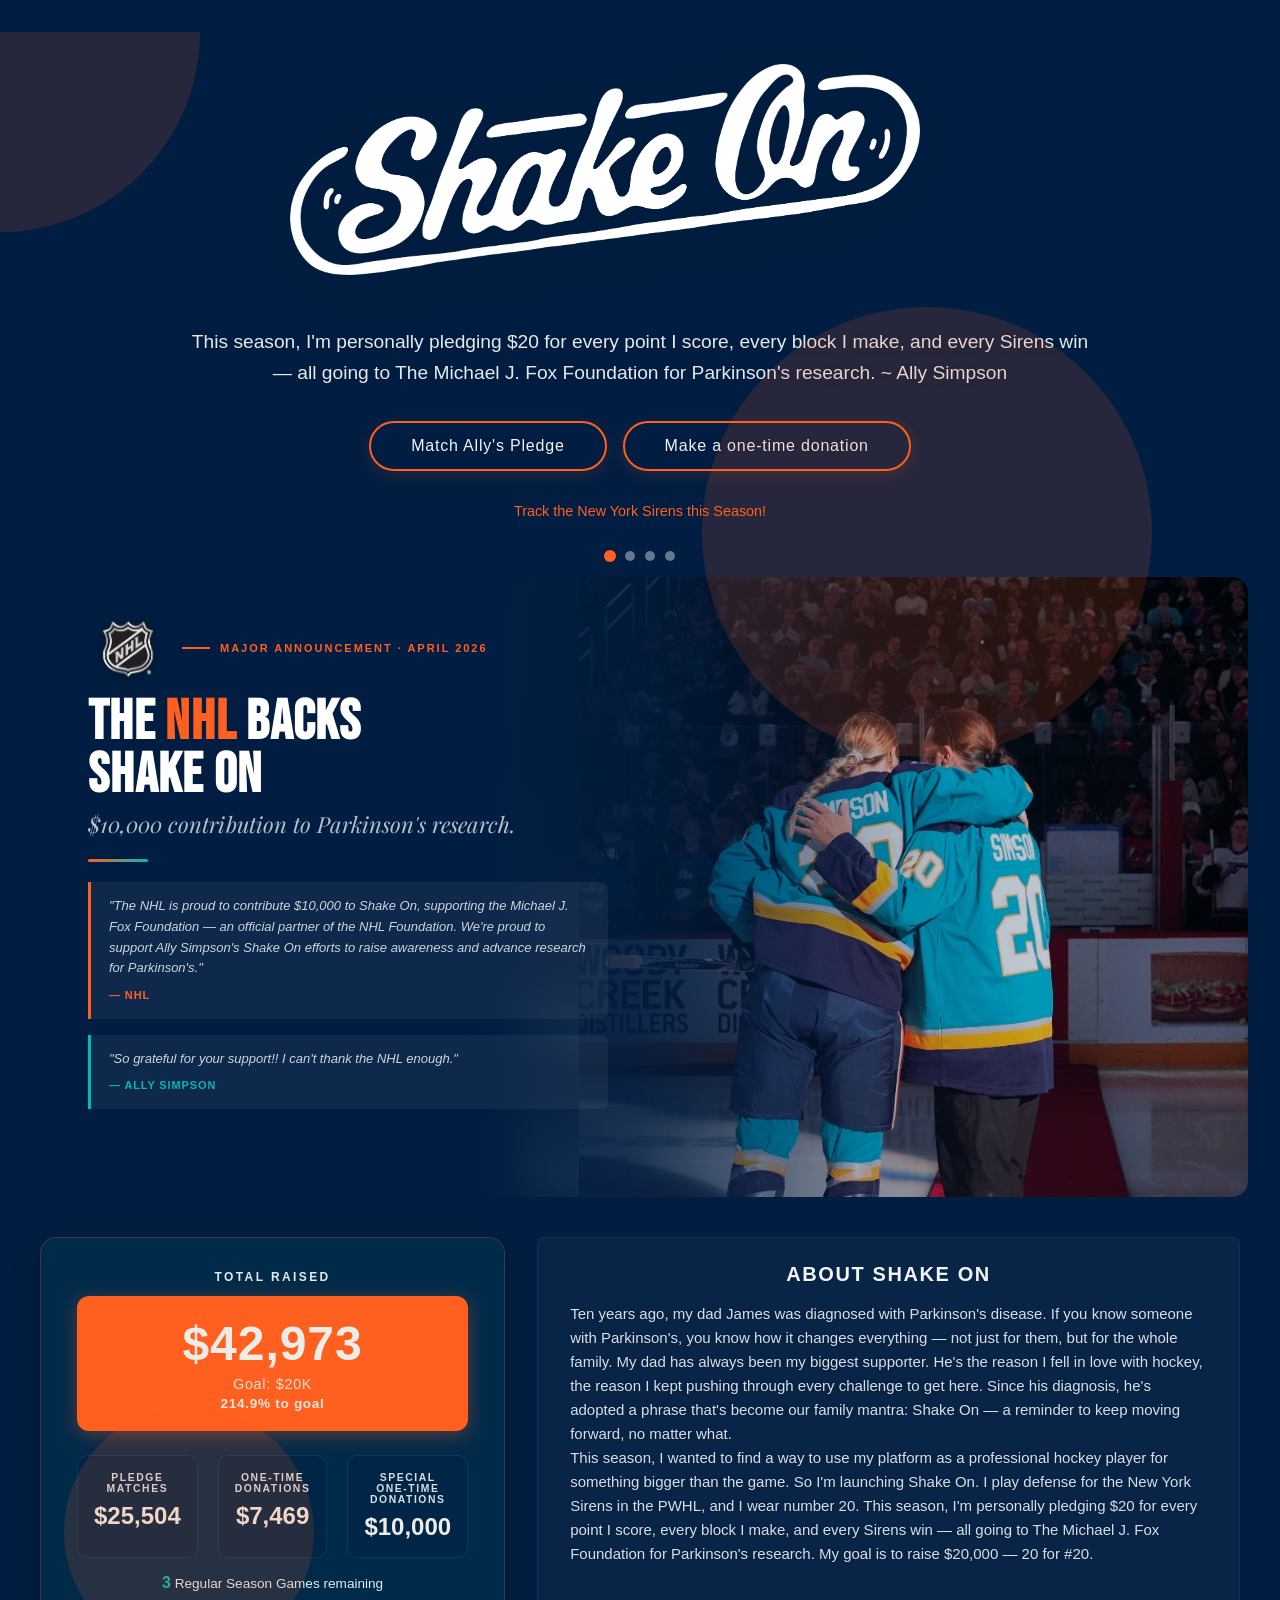
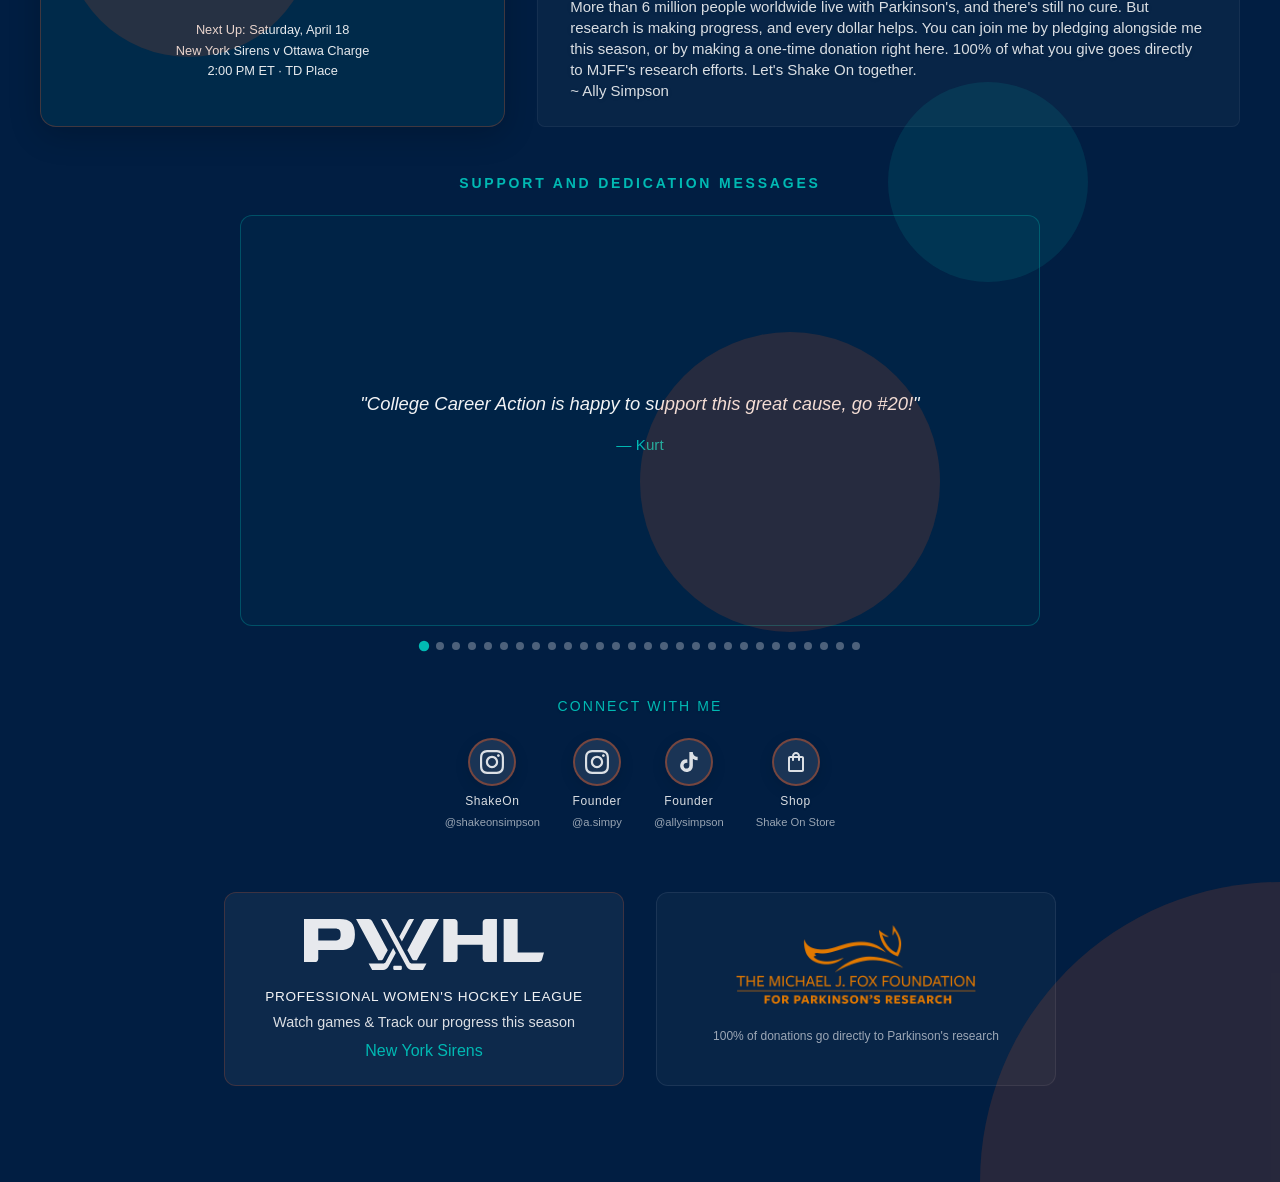
==== index.html @ 13a425e4 "Add dedication carousel messages and maintainer date note Nine new supporter dedications (Francesca " ====
<!DOCTYPE html>
<html lang="en">
<head>
    <meta charset="UTF-8">
    <meta name="viewport" content="width=device-width, initial-scale=1.0">
    <title>Shake On - Supporting Parkinson's Research</title>
    <meta name="description" content="Join me in supporting Parkinson's research. I'm pledging $20 for every point, block, and win this PWHL season to raise $20,000 for The Michael J. Fox Foundation. Let's Shake On together.">
    
    <!-- Open Graph / Facebook -->
    <meta property="og:type" content="website">
    <meta property="og:url" content="https://shakeon.org/">
    <meta property="og:title" content="Shake On - Supporting Parkinson's Research">
    <meta property="og:description" content="Join me in supporting Parkinson's research. I'm pledging $20 for every point, block, and win this PWHL season to raise $20,000 for The Michael J. Fox Foundation. Let's Shake On together.">
    <meta property="og:image" content="https://shakeon.org/SO-WHT_1@3x-8.png">
    
    <!-- Twitter -->
    <meta property="twitter:card" content="summary_large_image">
    <meta property="twitter:url" content="https://shakeon.org/">
    <meta property="twitter:title" content="Shake On - Supporting Parkinson's Research">
    <meta property="twitter:description" content="Join me in supporting Parkinson's research. I'm pledging $20 for every point, block, and win this PWHL season to raise $20,000 for The Michael J. Fox Foundation. Let's Shake On together.">
    <meta property="twitter:image" content="https://shakeon.org/SO-WHT_1@3x-8.png">
    
    <!-- Fonts for Gwyn hero -->
    <link href="https://fonts.googleapis.com/css2?family=Bebas+Neue&family=Playfair+Display:ital,wght@0,700;1,400&family=DM+Sans:wght@400;500;600&display=swap" rel="stylesheet">
    
    <!-- reCAPTCHA -->
    <!-- reCAPTCHA removed -->
    
    <style>
        :root {
            --color-navy: #011E42;
            --color-orange: #FF5F1F;
            --color-teal: #01B9B3;
        }
        
        * {
            margin: 0;
            padding: 0;
            box-sizing: border-box;
        }

        body {
            font-family: -apple-system, BlinkMacSystemFont, 'Segoe UI', Roboto, 'Helvetica Neue', Arial, sans-serif;
            background: #011E42;
            min-height: 100vh;
            position: relative;
            padding: 2rem 0;
        }

        /* Animated background elements */
        .bg-orbs {
            position: absolute;
            width: 100%;
            height: 100%;
            overflow: hidden;
            z-index: 1;
            pointer-events: none;
        }

        .orb {
            position: absolute;
            border-radius: 50%;
            background: rgba(255, 95, 31, 0.15);
            animation: float-orb 20s infinite ease-in-out;
        }

        .orb1 { width: 400px; height: 400px; top: -200px; left: -200px; animation-delay: 0s; }
        .orb2 { width: 600px; height: 600px; bottom: -300px; right: -300px; animation-delay: 7s; }
        .orb3 { width: 250px; height: 250px; top: 50%; left: 5%; animation-delay: 3s; }
        .orb4 { width: 450px; height: 450px; top: 10%; right: 10%; animation-delay: 12s; }
        .orb5 { width: 300px; height: 300px; bottom: 20%; left: 50%; animation-delay: 5s; }
        .orb6 { width: 200px; height: 200px; top: 60%; right: 15%; animation-delay: 9s; background: rgba(1, 185, 179, 0.12); }

        @keyframes float-orb {
            0%, 100% { transform: translate(0, 0) scale(1); opacity: 0.3; }
            25% { transform: translate(50px, -50px) scale(1.1); opacity: 0.5; }
            50% { transform: translate(-30px, 30px) scale(0.9); opacity: 0.3; }
            75% { transform: translate(30px, 50px) scale(1.05); opacity: 0.4; }
        }

        /* Main container */
        .container {
            text-align: center;
            z-index: 10;
            padding: 2rem;
            max-width: 1400px;
            margin: 0 auto;
            animation: fade-in-up 1.2s cubic-bezier(0.16, 1, 0.3, 1);
            perspective: 1000px;
        }

        @keyframes fade-in-up {
            from {
                opacity: 0;
                transform: translateY(60px);
            }
            to {
                opacity: 1;
                transform: translateY(0);
            }
        }

        /* ── Rotating Story Section Carousel (Ally hero ↔ Gwyn hero) ── */
        .story-carousel {
            position: relative;
            height: 620px;
            margin-bottom: 1rem;
            overflow: hidden;
        }
        @media (max-width: 640px) {
            .story-carousel {
                height: 750px;
            }
        }
        .story-carousel-slide {
            position: absolute;
            top: 0;
            left: 0;
            right: 0;
            bottom: 0;
            opacity: 0;
            pointer-events: none;
            z-index: 0;
            transition: opacity 0.6s ease;
        }
        .story-carousel-slide.active {
            opacity: 1;
            pointer-events: auto;
            z-index: 2;
        }
        .story-carousel-indicators {
            display: flex;
            justify-content: center;
            gap: 10px;
            margin: 1.5rem 0 1rem;
            z-index: 30;
            position: relative;
        }
        .story-carousel-indicator {
            width: 10px;
            height: 10px;
            border-radius: 50%;
            background: rgba(255, 255, 255, 0.4);
            border: none;
            cursor: pointer;
            padding: 0;
            transition: background 0.3s ease, transform 0.3s ease;
        }
        .story-carousel-indicator:hover {
            background: rgba(255, 255, 255, 0.7);
        }
        .story-carousel-indicator.active {
            background: var(--color-orange);
            transform: scale(1.2);
        }

        /* ── Gwyn Hero Slide (with background image) ── */
        .hero-slide-gwyn {
            height: 100%;
            min-height: 480px;
            border-radius: 16px;
            overflow: hidden;
            background: #011E42;
        }
        .hero-slide-gwyn .gwyn-hero-bg {
            position: absolute;
            inset: 0;
            background-image: url('assets/gwyn-save-hero.png');
            background-size: cover;
            background-position: center 85%;
            transform: scale(1.05);
            animation: gwynSlowZoom 20s ease-in-out infinite alternate;
        }
        @keyframes gwynSlowZoom {
            from { transform: scale(1.05); }
            to { transform: scale(1.12); }
        }
        .hero-slide-gwyn .gwyn-hero-overlay {
            position: absolute;
            inset: 0;
            background: linear-gradient(
                105deg,
                rgba(1, 30, 66, 0.97) 0%,
                rgba(1, 30, 66, 0.88) 38%,
                rgba(1, 30, 66, 0.45) 60%,
                rgba(1, 30, 66, 0.20) 100%
            );
        }
        .hero-slide-gwyn .hero-slide-inner {
            position: relative;
            z-index: 10;
            width: 100%;
            max-width: 700px;
            margin: 0 auto 0 2rem;
            padding: 2.5rem 3rem 2.5rem 1.5rem;
            text-align: left;
        }
        .gwyn-eyebrow {
            display: inline-flex;
            align-items: center;
            gap: 10px;
            font-size: 11px;
            font-weight: 600;
            letter-spacing: 0.18em;
            text-transform: uppercase;
            color: var(--color-orange);
            margin-bottom: 14px;
        }
        .gwyn-eyebrow::before {
            content: '';
            display: block;
            width: 28px;
            height: 2px;
            background: var(--color-orange);
        }
        .gwyn-game-badge {
            display: inline-block;
            background: rgba(255,95,31,0.12);
            border: 1px solid rgba(255,95,31,0.35);
            border-radius: 4px;
            padding: 6px 14px;
            font-size: 11px;
            font-weight: 600;
            letter-spacing: 0.12em;
            text-transform: uppercase;
            color: var(--color-orange);
            margin-bottom: 18px;
        }
        .gwyn-headline {
            font-family: 'Bebas Neue', sans-serif;
            font-size: clamp(42px, 6vw, 64px);
            line-height: 0.92;
            letter-spacing: 0.02em;
            color: #fff;
            margin-bottom: 8px;
        }
        .gwyn-headline .accent { color: var(--color-orange); }
        .gwyn-headline-sub {
            font-family: 'Playfair Display', serif;
            font-style: italic;
            font-size: clamp(16px, 2.2vw, 22px);
            color: rgba(255,255,255,0.72);
            margin-bottom: 20px;
            line-height: 1.3;
        }
        .gwyn-divider {
            width: 60px;
            height: 3px;
            background: linear-gradient(90deg, #01783E, var(--color-teal));
            border-radius: 2px;
            margin-bottom: 20px;
        }
        .gwyn-pledge-card {
            display: inline-flex;
            align-items: center;
            gap: 16px;
            background: rgba(1, 120, 62, 0.15);
            border: 1px solid rgba(1, 120, 62, 0.4);
            border-radius: 12px;
            padding: 14px 20px;
            margin-bottom: 20px;
        }
        .gwyn-pledge-number {
            font-family: 'Bebas Neue', sans-serif;
            font-size: 48px;
            line-height: 1;
            color: #01783E;
        }
        .gwyn-pledge-number span {
            font-size: 24px;
            vertical-align: super;
            color: var(--color-teal);
        }
        .gwyn-pledge-detail {
            border-left: 2px solid rgba(1,185,179,0.3);
            padding-left: 16px;
        }
        .gwyn-pledge-detail strong {
            display: block;
            font-size: 14px;
            font-weight: 600;
            color: #fff;
            margin-bottom: 4px;
        }
        .gwyn-pledge-detail p {
            font-size: 13px;
            color: rgba(255,255,255,0.6);
            line-height: 1.5;
            max-width: 280px;
        }
        .gwyn-body-copy {
            font-size: 14px;
            line-height: 1.7;
            color: rgba(255, 255, 255, 0.75);
            max-width: 520px;
            margin-bottom: 24px;
        }
        .gwyn-body-copy em {
            color: rgba(255,255,255,0.95);
            font-style: italic;
        }
        .gwyn-cta-row {
            display: flex;
            flex-wrap: wrap;
            gap: 12px;
        }
        .gwyn-cta-row .btn {
            display: inline-block;
            padding: 12px 24px;
            border-radius: 6px;
            font-size: 14px;
            font-weight: 600;
            letter-spacing: 0.04em;
            text-decoration: none;
            transition: transform 0.2s ease, box-shadow 0.2s ease;
        }
        .gwyn-cta-row .btn:hover { transform: translateY(-2px); }
        .gwyn-btn-primary {
            background: var(--color-orange);
            color: #fff;
            box-shadow: 0 4px 16px rgba(255,95,31,0.35);
        }
        .gwyn-btn-secondary {
            background: transparent;
            color: #fff;
            border: 1.5px solid rgba(255,255,255,0.35);
        }
        .gwyn-btn-secondary:hover { border-color: rgba(255,255,255,0.7); background: rgba(255,255,255,0.06); }
        @media (max-width: 640px) {
            .hero-slide-gwyn .hero-slide-inner { margin-left: 1.25rem; padding: 1.5rem 2rem 2.5rem 1rem; }
            .gwyn-headline { font-size: 38px; }
        }

        /* ── NHL Announcement Slide (portrait image, right-aligned) ── */
        .hero-slide-nhl {
            height: 100%;
            min-height: 480px;
            border-radius: 16px;
            overflow: hidden;
            background: #011E42;
        }
        .hero-slide-nhl .nhl-hero-bg {
            position: absolute;
            right: 0;
            top: 0;
            bottom: 0;
            width: 55%;
            background-image: url('assets/nhl-announcement-hero.png');
            background-size: cover;
            background-position: center 20%;
        }
        .hero-slide-nhl .nhl-hero-blur {
            position: absolute;
            right: 35%;
            top: 0;
            bottom: 0;
            width: 25%;
            background-image: url('assets/nhl-announcement-hero.png');
            background-size: cover;
            background-position: left 20%;
            filter: blur(20px);
        }
        .hero-slide-nhl .nhl-hero-overlay {
            position: absolute;
            inset: 0;
            background: linear-gradient(
                90deg,
                rgba(1, 30, 66, 1) 0%,
                rgba(1, 30, 66, 0.98) 35%,
                rgba(1, 30, 66, 0.85) 50%,
                rgba(1, 30, 66, 0.3) 70%,
                rgba(1, 30, 66, 0.1) 100%
            );
        }
        .hero-slide-nhl .hero-slide-inner {
            position: relative;
            z-index: 10;
            width: 100%;
            max-width: 600px;
            margin: 0 auto 0 2rem;
            padding: 2.5rem 2rem 2.5rem 1.5rem;
            text-align: left;
        }
        .nhl-logo-badge {
            display: flex;
            align-items: center;
            gap: 14px;
            margin-bottom: 16px;
        }
        .nhl-logo-badge img {
            width: 80px;
            height: auto;
            filter: drop-shadow(0 2px 8px rgba(0,0,0,0.3));
        }
        .nhl-eyebrow {
            display: inline-flex;
            align-items: center;
            gap: 10px;
            font-size: 11px;
            font-weight: 600;
            letter-spacing: 0.18em;
            text-transform: uppercase;
            color: var(--color-orange);
            margin-bottom: 0;
        }
        .nhl-eyebrow::before {
            content: '';
            display: block;
            width: 28px;
            height: 2px;
            background: var(--color-orange);
        }
        .nhl-headline {
            font-family: 'Bebas Neue', sans-serif;
            font-size: clamp(36px, 5vw, 56px);
            line-height: 0.95;
            letter-spacing: 0.02em;
            color: #fff;
            margin-bottom: 8px;
        }
        .nhl-headline .accent { color: var(--color-orange); }
        .nhl-headline-sub {
            font-family: 'Playfair Display', serif;
            font-style: italic;
            font-size: clamp(16px, 2.2vw, 22px);
            color: rgba(255,255,255,0.72);
            margin-bottom: 20px;
            line-height: 1.3;
        }
        .nhl-divider {
            width: 60px;
            height: 3px;
            background: linear-gradient(90deg, var(--color-orange), var(--color-teal));
            border-radius: 2px;
            margin-bottom: 20px;
        }
        .nhl-quote {
            background: rgba(255, 255, 255, 0.05);
            border-left: 3px solid var(--color-orange);
            border-radius: 0 8px 8px 0;
            padding: 14px 18px;
            margin-bottom: 16px;
            max-width: 520px;
        }
        .nhl-quote p {
            font-size: 13px;
            line-height: 1.6;
            color: rgba(255, 255, 255, 0.8);
            font-style: italic;
        }
        .nhl-quote .quote-source {
            font-size: 11px;
            font-weight: 600;
            letter-spacing: 0.08em;
            text-transform: uppercase;
            color: var(--color-orange);
            margin-top: 8px;
            font-style: normal;
        }
        .nhl-quote.ally-reply {
            border-left-color: var(--color-teal);
        }
        .nhl-quote.ally-reply .quote-source {
            color: var(--color-teal);
        }
        @media (max-width: 640px) {
            .hero-slide-nhl .hero-slide-inner { margin-left: 1.25rem; padding: 1.5rem 2rem 2.5rem 1rem; }
            .nhl-headline { font-size: 32px; }
            .hero-slide-nhl .nhl-hero-bg { width: 45%; }
            .hero-slide-nhl .nhl-hero-blur { right: 30%; }
            .hero-slide-nhl .nhl-hero-overlay {
                background: linear-gradient(
                    90deg,
                    rgba(1, 30, 66, 1) 0%,
                    rgba(1, 30, 66, 0.98) 40%,
                    rgba(1, 30, 66, 0.85) 55%,
                    rgba(1, 30, 66, 0.4) 75%,
                    rgba(1, 30, 66, 0.15) 100%
                );
            }
        }

        /* ── Community Heroes Night Slide (with background image) ── */
        .hero-slide-community {
            height: 100%;
            min-height: 480px;
            border-radius: 16px;
            overflow: hidden;
            background: #011E42;
        }
        .hero-slide-community .community-hero-bg {
            position: absolute;
            inset: 0;
            background-image: url('assets/community-heroes-hero.png');
            background-size: cover;
            background-position: center 15%;
            transform: scale(1.05);
            animation: communitySlowZoom 20s ease-in-out infinite alternate;
        }
        @keyframes communitySlowZoom {
            from { transform: scale(1.05); }
            to { transform: scale(1.12); }
        }
        .hero-slide-community .community-hero-overlay {
            position: absolute;
            inset: 0;
            background: linear-gradient(
                105deg,
                rgba(1, 30, 66, 0.97) 0%,
                rgba(1, 30, 66, 0.90) 40%,
                rgba(1, 30, 66, 0.50) 65%,
                rgba(1, 30, 66, 0.25) 100%
            );
        }
        .hero-slide-community .hero-slide-inner {
            position: relative;
            z-index: 10;
            width: 100%;
            max-width: 700px;
            margin: 0 auto 0 2rem;
            padding: 2.5rem 3rem 2.5rem 1.5rem;
            text-align: left;
        }
        .community-eyebrow {
            display: inline-flex;
            align-items: center;
            gap: 10px;
            font-size: 11px;
            font-weight: 600;
            letter-spacing: 0.18em;
            text-transform: uppercase;
            color: var(--color-orange);
            margin-bottom: 14px;
        }
        .community-eyebrow::before {
            content: '';
            display: block;
            width: 28px;
            height: 2px;
            background: var(--color-orange);
        }
        .community-game-badge {
            display: inline-block;
            background: rgba(255,95,31,0.12);
            border: 1px solid rgba(255,95,31,0.35);
            border-radius: 4px;
            padding: 6px 14px;
            font-size: 11px;
            font-weight: 600;
            letter-spacing: 0.12em;
            text-transform: uppercase;
            color: var(--color-orange);
            margin-bottom: 18px;
        }
        .community-headline {
            font-family: 'Bebas Neue', sans-serif;
            font-size: clamp(36px, 5vw, 56px);
            line-height: 0.95;
            letter-spacing: 0.02em;
            color: #fff;
            margin-bottom: 8px;
        }
        .community-headline-sub {
            font-family: 'Playfair Display', serif;
            font-style: italic;
            font-size: clamp(16px, 2.2vw, 22px);
            color: rgba(255,255,255,0.72);
            margin-bottom: 20px;
            line-height: 1.3;
        }
        .community-divider {
            width: 60px;
            height: 3px;
            background: linear-gradient(90deg, var(--color-orange), var(--color-teal));
            border-radius: 2px;
            margin-bottom: 20px;
        }
        .community-info-card {
            display: inline-flex;
            align-items: center;
            gap: 16px;
            background: rgba(255, 95, 31, 0.12);
            border: 1px solid rgba(255, 95, 31, 0.35);
            border-radius: 12px;
            padding: 14px 20px;
            margin-bottom: 20px;
        }
        .community-info-card strong {
            display: block;
            font-size: 14px;
            font-weight: 600;
            color: #fff;
            margin-bottom: 4px;
        }
        .community-info-card p {
            font-size: 13px;
            color: rgba(255,255,255,0.6);
            line-height: 1.5;
            max-width: 380px;
        }
        .community-body-copy {
            font-size: 14px;
            line-height: 1.7;
            color: rgba(255, 255, 255, 0.75);
            max-width: 520px;
            margin-bottom: 12px;
        }
        .community-body-copy em {
            color: rgba(255,255,255,0.95);
            font-style: italic;
        }
        @media (max-width: 640px) {
            .hero-slide-community .hero-slide-inner { margin-left: 1.25rem; padding: 1.5rem 2rem 2.5rem 1rem; }
            .hero-slide-community .community-hero-bg {
                background-position: 80% 5%;
            }
            .community-headline { font-size: 32px; }
        }

        /* ── Ally Hero Slide (with background image) ── */
        .hero-slide-ally {
            height: 100%;
            min-height: 480px;
            border-radius: 16px;
            overflow: hidden;
            background: #011E42;
        }
        .hero-slide-ally .ally-hero-bg {
            position: absolute;
            inset: 0;
            background-image: url('assets/ally-hero.png');
            background-size: cover;
            background-position: 85% 20%;
            transform: scale(1.05);
            animation: allySlowZoom 20s ease-in-out infinite alternate;
        }
        @keyframes allySlowZoom {
            from { transform: scale(1.05); }
            to { transform: scale(1.12); }
        }
        .hero-slide-ally .ally-hero-overlay {
            position: absolute;
            inset: 0;
            background: linear-gradient(
                105deg,
                rgba(1, 30, 66, 0.97) 0%,
                rgba(1, 30, 66, 0.88) 38%,
                rgba(1, 30, 66, 0.45) 60%,
                rgba(1, 30, 66, 0.20) 100%
            );
        }
        .hero-slide-ally .hero-slide-inner {
            position: relative;
            z-index: 10;
            width: 100%;
            max-width: 700px;
            margin: 0 auto 0 2rem;
            padding: 2.5rem 2rem 2.5rem 1.5rem;
            text-align: left;
        }
        .ally-eyebrow {
            display: inline-flex;
            align-items: center;
            gap: 10px;
            font-size: 11px;
            font-weight: 600;
            letter-spacing: 0.18em;
            text-transform: uppercase;
            color: var(--color-orange);
            margin-bottom: 14px;
        }
        .ally-eyebrow::before {
            content: '';
            display: block;
            width: 28px;
            height: 2px;
            background: var(--color-orange);
        }
        .ally-season-badge {
            display: inline-block;
            background: rgba(255,95,31,0.12);
            border: 1px solid rgba(255,95,31,0.35);
            border-radius: 4px;
            padding: 6px 14px;
            font-size: 11px;
            font-weight: 600;
            letter-spacing: 0.12em;
            text-transform: uppercase;
            color: var(--color-orange);
            margin-bottom: 18px;
        }
        .ally-headline {
            font-family: 'Bebas Neue', sans-serif;
            font-size: clamp(42px, 6vw, 64px);
            line-height: 0.92;
            letter-spacing: 0.02em;
            color: #fff;
            margin-bottom: 8px;
        }
        .ally-headline .accent { color: var(--color-orange); }
        .ally-headline .accent-teal { color: var(--color-teal); }
        .ally-headline-sub {
            font-family: 'Playfair Display', serif;
            font-style: italic;
            font-size: clamp(16px, 2.2vw, 22px);
            color: rgba(255,255,255,0.72);
            margin-bottom: 20px;
            line-height: 1.3;
        }
        .ally-divider {
            width: 60px;
            height: 3px;
            background: linear-gradient(90deg, var(--color-orange), var(--color-teal));
            border-radius: 2px;
            margin-bottom: 20px;
        }
        .ally-pledge-tiles {
            display: flex;
            flex-wrap: wrap;
            gap: 12px;
            margin-bottom: 20px;
        }
        .ally-pledge-tile {
            background: rgba(255, 95, 31, 0.15);
            border: 1px solid rgba(255, 95, 31, 0.4);
            border-radius: 10px;
            padding: 12px 18px;
            text-align: center;
        }
        .ally-pledge-tile .amount {
            font-family: 'Bebas Neue', sans-serif;
            font-size: 32px;
            color: var(--color-orange);
            line-height: 1;
        }
        .ally-pledge-tile .amount sup { font-size: 16px; }
        .ally-pledge-tile .label {
            font-size: 11px;
            color: rgba(255,255,255,0.8);
            letter-spacing: 0.05em;
            margin-top: 4px;
            line-height: 1.3;
        }
        .ally-goal-pill {
            display: inline-block;
            background: rgba(1, 185, 179, 0.2);
            border: 1px solid rgba(1, 185, 179, 0.4);
            border-radius: 20px;
            padding: 8px 16px;
            font-size: 13px;
            font-weight: 600;
            color: var(--color-teal);
            margin-bottom: 20px;
        }
        .ally-body-copy {
            font-size: 14px;
            line-height: 1.7;
            color: rgba(255, 255, 255, 0.75);
            max-width: 520px;
        }
        .ally-body-copy em {
            color: rgba(255,255,255,0.95);
            font-style: italic;
        }
        @media (max-width: 640px) {
            .hero-slide-ally .hero-slide-inner { margin-left: 1.25rem; padding: 1.5rem 1.25rem 2.5rem 1rem; }
            .ally-headline { font-size: 38px; }
            .ally-pledge-tiles { gap: 8px; }
            .ally-pledge-tile .amount { font-size: 26px; }
        }

        /* Logo container with interactive shake */
        .logo-container {
            display: inline-block;
            position: relative;
            margin-bottom: 3rem;
            cursor: pointer;
            transform-style: preserve-3d;
        }

        .logo {
            max-width: 90%;
            width: 700px;
            height: auto;
            display: block;
            filter: drop-shadow(0 10px 40px rgba(0, 0, 0, 0.15));
            transition: filter 0.3s ease;
            animation: gentle-shake 4s infinite ease-in-out;
        }

        /* Gentle continuous shake */
        @keyframes gentle-shake {
            0%, 100% { transform: translateX(0) rotate(0deg); }
            10% { transform: translateX(-3px) rotate(-0.5deg); }
            20% { transform: translateX(3px) rotate(0.5deg); }
            30% { transform: translateX(-3px) rotate(-0.5deg); }
            40% { transform: translateX(3px) rotate(0.5deg); }
            50%, 100% { transform: translateX(0) rotate(0deg); }
        }

        /* Interactive hover shake - like actually shaking hands! */
        .logo-container:hover .logo {
            animation: shake-on-it 2s ease-in-out infinite;
            filter: drop-shadow(0 15px 50px rgba(0, 0, 0, 0.25));
        }

        @keyframes shake-on-it {
            0%, 100% { transform: translateX(0) rotate(0deg); }
            /* First shake */
            2.5% { transform: translateX(-4px) rotate(-0.8deg); }
            5% { transform: translateX(4px) rotate(0.8deg); }
            /* Second shake */
            7.5% { transform: translateX(-4px) rotate(-0.8deg); }
            10% { transform: translateX(4px) rotate(0.8deg); }
            /* Third shake */
            12.5% { transform: translateX(-4px) rotate(-0.8deg); }
            15% { transform: translateX(4px) rotate(0.8deg); }
            /* Fourth shake */
            17.5% { transform: translateX(-4px) rotate(-0.8deg); }
            20% { transform: translateX(4px) rotate(0.8deg); }
            /* Return to center and pause */
            22.5% { transform: translateX(0) rotate(0deg); }
            /* Pause period */
            22.5%, 100% { transform: translateX(0) rotate(0deg); }
        }

        /* Main headline */
        .coming-soon {
            font-size: clamp(1.8rem, 5vw, 3.2rem);
            color: rgba(255, 255, 255, 0.98);
            font-weight: 400;
            letter-spacing: 0.05em;
            animation: text-glow 3s ease-in-out infinite;
            text-shadow: 0 3px 20px rgba(0, 0, 0, 0.15);
            margin-bottom: 2rem;
            line-height: 1.3;
        }
        
        /* Subheading */
        .subheading {
            font-size: clamp(1rem, 2vw, 1.2rem);
            color: rgba(255, 255, 255, 0.9);
            font-weight: 400;
            line-height: 1.6;
            max-width: 900px;
            margin: 0 auto 2rem;
            text-shadow: 0 2px 10px rgba(0, 0, 0, 0.1);
        }
        
        /* Body text container */
        .body-text-container {
            max-width: 1200px;
            margin: 0 auto 3rem;
            padding: 2.5rem 3rem;
            background: rgba(255, 255, 255, 0.03);
            border-radius: 8px;
            border: 1px solid rgba(255, 255, 255, 0.05);
        }
        
        /* Body text - two column layout for professional look */
        .body-text {
            font-size: clamp(0.85rem, 1.9vw, 0.9375rem);
            color: rgba(255, 255, 255, 0.85);
            font-weight: 300;
            line-height: 1.6;
            text-align: left;
            text-shadow: 0 1px 5px rgba(0, 0, 0, 0.1);
            display: grid;
            grid-template-columns: 1fr 1fr;
            gap: 0;
            column-gap: 3.2rem;
            row-gap: 0;
        }
        
        .body-text p {
            margin-bottom: 0;
        }
        
        .body-text p:nth-child(1),
        .body-text p:nth-child(2) {
            margin-bottom: 0;
        }
        
        .body-text p:nth-child(3) {
            grid-column: 1 / -1;
            text-align: center;
            margin-top: 2em;
            margin-bottom: 0;
            padding-top: 0;
            line-height: 1.4;
        }
        
        .body-text .donation-link {
            grid-column: 1 / -1;
            text-align: center;
            margin-top: 2em;
            padding-top: 0;
            line-height: 1;
        }
        
        @media (max-width: 968px) {
            .body-text-container {
                padding: 2rem 1.5rem;
            }
            
            .body-text {
                grid-template-columns: 1fr;
                gap: 1.2rem;
            }
        }

        @keyframes text-glow {
            0%, 100% { 
                opacity: 0.95;
                text-shadow: 0 3px 20px rgba(0, 0, 0, 0.15);
            }
            50% { 
                opacity: 1;
                text-shadow: 0 3px 30px rgba(255, 255, 255, 0.3), 0 3px 20px rgba(0, 0, 0, 0.15);
            }
        }

        /* Loading dots */
        .loading-dots {
            display: flex;
            justify-content: center;
            align-items: center;
            gap: 10px;
            margin-top: 2.5rem;
        }

        .dot {
            width: 14px;
            height: 14px;
            border-radius: 50%;
            background: rgba(255, 255, 255, 0.7);
            animation: dot-bounce 1.5s infinite ease-in-out;
            box-shadow: 0 2px 8px rgba(0, 0, 0, 0.1);
        }

        .dot:nth-child(1) { animation-delay: 0s; }
        .dot:nth-child(2) { animation-delay: 0.2s; }
        .dot:nth-child(3) { animation-delay: 0.4s; }

        @keyframes dot-bounce {
            0%, 60%, 100% { 
                transform: translateY(0) scale(1);
                opacity: 0.6;
            }
            30% { 
                transform: translateY(-20px) scale(1.2);
                opacity: 1;
            }
        }

        /* Eyebrow hint text above logo */
        .hint-text {
            position: relative;
            margin-bottom: 1.5rem;
            color: rgba(255, 255, 255, 0.5);
            font-size: 0.75rem;
            font-weight: 300;
            letter-spacing: 0.08em;
            text-transform: uppercase;
            z-index: 10;
            animation: fade-in 2s ease-in-out 0.5s both;
            text-shadow: 0 1px 3px rgba(0, 0, 0, 0.1);
        }

        @keyframes fade-in {
            from { opacity: 0; }
            to { opacity: 1; }
        }

        /* Contact section */
        .contact-section {
            margin-top: 2rem;
            margin-bottom: 2rem;
            animation: fade-in 0.8s ease-in-out 0.5s both;
            position: relative;
            z-index: 20;
            pointer-events: auto;
            display: flex;
            justify-content: center;
            align-items: center;
            gap: 1rem;
            flex-wrap: wrap;
        }

        .contact-btn {
            display: inline-block;
            padding: 0.875rem 2.5rem;
            color: rgba(255, 255, 255, 0.95);
            background: transparent;
            border: 2px solid #FF5F1F;
            border-radius: 50px;
            text-decoration: none;
            font-size: 1rem;
            font-weight: 400;
            letter-spacing: 0.05em;
            transition: all 0.3s cubic-bezier(0.4, 0, 0.2, 1);
            text-shadow: 0 1px 3px rgba(0, 0, 0, 0.1);
            box-shadow: 0 4px 15px rgba(255, 95, 31, 0.15);
            position: relative;
            z-index: 21;
            pointer-events: auto;
            cursor: pointer;
        }

        .contact-btn:hover {
            background: #FF5F1F;
            color: #FFFFFF;
            transform: translateY(-2px);
            box-shadow: 0 6px 25px rgba(255, 95, 31, 0.3);
        }

        .contact-btn:active {
            transform: translateY(0);
        }
        
        .donation-btn {
            display: inline-block;
            padding: 0.875rem 2.5rem;
            color: rgba(255, 255, 255, 0.95);
            background: transparent;
            border: 2px solid #FF5F1F;
            border-radius: 50px;
            text-decoration: none;
            font-size: 1rem;
            font-weight: 400;
            letter-spacing: 0.05em;
            transition: all 0.3s cubic-bezier(0.4, 0, 0.2, 1);
            text-shadow: 0 1px 3px rgba(0, 0, 0, 0.1);
            box-shadow: 0 4px 15px rgba(255, 95, 31, 0.15);
            position: relative;
            z-index: 21;
            pointer-events: auto;
        }
        
        .donation-btn:hover {
            background: #FF5F1F;
            color: #FFFFFF;
            transform: translateY(-2px);
            box-shadow: 0 6px 25px rgba(255, 95, 31, 0.3);
        }
        
        .donation-btn:active {
            transform: translateY(0);
        }
        
        /* Modal Styles */
        .modal-overlay {
            display: none;
            position: fixed;
            top: 0;
            left: 0;
            width: 100%;
            height: 100%;
            background: rgba(1, 30, 66, 0.95);
            z-index: 1000;
            backdrop-filter: blur(5px);
            animation: fade-in 0.3s ease;
        }
        
        .modal-overlay.active {
            display: flex;
            justify-content: center;
            align-items: center;
            padding: 2rem;
        }
        
        .modal-content {
            background: #011E42;
            border: 2px solid #FF5F1F;
            border-radius: 12px;
            padding: 2.5rem;
            max-width: 600px;
            width: 100%;
            max-height: 90vh;
            overflow-y: auto;
            position: relative;
            animation: slide-up 0.3s ease;
            box-shadow: 0 10px 40px rgba(0, 0, 0, 0.3);
        }
        
        @keyframes slide-up {
            from {
                opacity: 0;
                transform: translateY(30px);
            }
            to {
                opacity: 1;
                transform: translateY(0);
            }
        }
        
        .modal-close {
            position: absolute;
            top: 1rem;
            right: 1rem;
            background: transparent;
            border: none;
            color: rgba(255, 255, 255, 0.8);
            font-size: 1.5rem;
            cursor: pointer;
            width: 32px;
            height: 32px;
            display: flex;
            align-items: center;
            justify-content: center;
            border-radius: 50%;
            transition: all 0.3s ease;
        }
        
        .modal-close:hover {
            background: rgba(255, 95, 31, 0.2);
            color: #FF5F1F;
        }
        
        .modal-title {
            font-size: 1.8rem;
            color: rgba(255, 255, 255, 0.98);
            margin-bottom: 1.5rem;
            text-align: center;
            font-weight: 400;
        }
        
        .form-group {
            margin-bottom: 1.5rem;
        }
        
        .form-group label {
            display: block;
            color: rgba(255, 255, 255, 0.9);
            margin-bottom: 0.5rem;
            font-size: 0.95rem;
            font-weight: 300;
        }
        
        .form-group input,
        .form-group textarea {
            width: 100%;
            padding: 0.75rem;
            background: rgba(255, 255, 255, 0.1);
            border: 1px solid rgba(255, 95, 31, 0.3);
            border-radius: 6px;
            color: rgba(255, 255, 255, 0.95);
            font-size: 1rem;
            font-family: inherit;
            transition: all 0.3s ease;
        }
        
        .form-group input:focus,
        .form-group textarea:focus {
            outline: none;
            border-color: #FF5F1F;
            background: rgba(255, 255, 255, 0.15);
        }
        
        .form-group textarea {
            min-height: 200px;
            resize: vertical;
            font-family: inherit;
        }
        
        .form-group input::placeholder,
        .form-group textarea::placeholder {
            color: rgba(255, 255, 255, 0.5);
        }
        
        .recaptcha-container {
            display: flex;
            justify-content: center;
            margin: 1.5rem 0;
        }
        
        .form-submit-btn {
            width: 100%;
            padding: 0.875rem 2.5rem;
            background: #FF5F1F;
            color: #FFFFFF;
            border: 2px solid #FF5F1F;
            border-radius: 50px;
            font-size: 1rem;
            font-weight: 400;
            letter-spacing: 0.05em;
            cursor: pointer;
            transition: all 0.3s ease;
            margin-top: 1rem;
        }
        
        .form-submit-btn:hover {
            background: #ff7a3d;
            border-color: #ff7a3d;
            transform: translateY(-2px);
            box-shadow: 0 6px 25px rgba(255, 95, 31, 0.4);
        }
        
        .form-submit-btn:disabled {
            opacity: 0.6;
            cursor: not-allowed;
            transform: none;
        }
        
        .form-message {
            margin-top: 1rem;
            padding: 1rem;
            border-radius: 6px;
            text-align: center;
            display: none;
        }
        
        .form-message.success {
            background: rgba(1, 185, 179, 0.2);
            border: 1px solid #01B9B3;
            color: #01B9B3;
            display: block;
        }
        
        .form-message.error {
            background: rgba(255, 95, 31, 0.2);
            border: 1px solid #FF5F1F;
            color: #FF5F1F;
            display: block;
        }
        
        /* Thank You Screen */
        .thank-you-screen {
            display: none;
            text-align: center;
        }
        
        .thank-you-screen.active {
            display: block;
        }
        
        .form-container {
            display: block;
        }
        
        .form-container.hidden {
            display: none;
        }
        
        .thank-you-image {
            width: 100%;
            max-width: 400px;
            height: auto;
            border-radius: 8px;
            margin: 0 auto 1.5rem;
            box-shadow: 0 4px 20px rgba(0, 0, 0, 0.2);
        }
        
        .thank-you-message {
            font-size: 1.1rem;
            color: rgba(255, 255, 255, 0.95);
            line-height: 1.6;
            margin-bottom: 2rem;
            font-weight: 300;
        }
        
        .thank-you-signature {
            font-size: 1rem;
            color: #FF5F1F;
            margin-top: 1rem;
            font-weight: 400;
        }
        
        .thank-you-actions {
            display: flex;
            gap: 1rem;
            justify-content: center;
            flex-wrap: wrap;
            margin-top: 2rem;
        }
        
        .thank-you-btn {
            padding: 0.875rem 2rem;
            border-radius: 50px;
            font-size: 0.95rem;
            font-weight: 400;
            letter-spacing: 0.05em;
            cursor: pointer;
            transition: all 0.3s ease;
            text-decoration: none;
            display: inline-block;
        }
        
        .thank-you-btn-primary {
            background: #FF5F1F;
            color: #FFFFFF;
            border: 2px solid #FF5F1F;
        }
        
        .thank-you-btn-primary:hover {
            background: #ff7a3d;
            border-color: #ff7a3d;
            transform: translateY(-2px);
            box-shadow: 0 6px 25px rgba(255, 95, 31, 0.4);
        }
        
        .thank-you-btn-secondary {
            background: transparent;
            color: rgba(255, 255, 255, 0.9);
            border: 2px solid rgba(255, 255, 255, 0.3);
        }
        
        .thank-you-btn-secondary:hover {
            background: rgba(255, 255, 255, 0.1);
            border-color: rgba(255, 255, 255, 0.5);
            color: #FFFFFF;
        }
        
        @media (max-width: 768px) {
            .thank-you-image {
                max-width: 100%;
            }
            
            .thank-you-actions {
                flex-direction: column;
            }
            
            .thank-you-btn {
                width: 100%;
            }
        }
        
        @media (max-width: 768px) {
            .modal-content {
                padding: 2rem 1.5rem;
                max-width: 95%;
            }
            
            .modal-title {
                font-size: 1.5rem;
            }
        }
        
        .donation-link {
            display: block;
            color: rgba(255, 255, 255, 0.8);
            text-decoration: underline;
            font-size: 0.855rem;
            font-weight: 300;
            transition: color 0.3s ease;
            position: relative;
            z-index: 21;
            pointer-events: auto;
        }
        
        .body-text .donation-link {
            grid-column: 1 / -1;
            text-align: center;
            margin-top: 0.25rem;
        }
        
        .donation-link:hover {
            color: #FF5F1F;
        }

        /* Social section */
        .social-section {
            margin-top: 3rem;
            animation: fade-in 2s ease-in-out 2.5s both;
            position: relative;
            z-index: 20;
            pointer-events: auto;
        }

        .social-heading {
            font-size: 0.875rem;
            color: var(--color-teal);
            font-weight: 500;
            letter-spacing: 0.15em;
            text-transform: uppercase;
            margin-bottom: 1.5rem;
            text-shadow: 0 1px 3px rgba(0, 0, 0, 0.1);
        }

        .social-links {
            display: flex;
            justify-content: center;
            align-items: center;
            gap: 2rem;
            flex-wrap: wrap;
        }

        .social-link {
            display: flex;
            flex-direction: column;
            align-items: center;
            gap: 0.5rem;
            text-decoration: none;
            color: rgba(255, 255, 255, 0.85);
            transition: all 0.3s ease;
            position: relative;
            z-index: 21;
            pointer-events: auto;
        }

        .social-link:hover {
            transform: translateY(-5px);
            color: #FF5F1F;
        }

        .social-icon {
            width: 48px;
            height: 48px;
            background: rgba(255, 255, 255, 0.1);
            border: 2px solid rgba(255, 95, 31, 0.4);
            border-radius: 50%;
            display: flex;
            align-items: center;
            justify-content: center;
            transition: all 0.3s ease;
            backdrop-filter: blur(10px);
            box-shadow: 0 4px 15px rgba(0, 0, 0, 0.1);
        }

        .social-icon svg {
            width: 24px;
            height: 24px;
            fill: rgba(255, 255, 255, 0.85);
            transition: fill 0.3s ease;
        }

        .social-link:hover .social-icon {
            background: rgba(1, 185, 179, 0.2);
            border-color: var(--color-teal);
            box-shadow: 0 6px 20px rgba(1, 185, 179, 0.3);
        }

        .social-link:hover .social-icon svg {
            fill: var(--color-teal);
        }

        .social-label {
            font-size: 0.75rem;
            font-weight: 300;
            letter-spacing: 0.05em;
            text-shadow: 0 1px 3px rgba(0, 0, 0, 0.1);
        }

        .social-handle {
            font-size: 0.7rem;
            opacity: 0.7;
            font-weight: 300;
        }
        
        /* PWHL Section */
        /* Partner logos row (PWHL + MJFF side by side) */
        .partner-logos-row {
            display: flex;
            gap: 2rem;
            justify-content: center;
            align-items: stretch;
            margin-top: 4rem;
            animation: fade-in 2s ease-in-out 3s both;
        }
        @media (max-width: 768px) {
            .partner-logos-row {
                flex-direction: column;
                align-items: center;
            }
        }

        .pwhl-section {
            margin-top: 0;
            flex: 1;
            max-width: 400px;
            animation: none;
        }
        
        .mjff-section {
            flex: 1;
            max-width: 400px;
        }
        .mjff-link {
            display: flex;
            flex-direction: column;
            align-items: center;
            gap: 1.2rem;
            text-decoration: none;
            padding: 2rem;
            border-radius: 12px;
            background: rgba(255, 255, 255, 0.03);
            border: 1px solid rgba(255, 255, 255, 0.08);
            transition: all 0.3s ease;
            height: 100%;
        }
        .mjff-link:hover {
            background: rgba(255, 95, 31, 0.06);
            border-color: rgba(255, 95, 31, 0.3);
            transform: translateY(-3px);
        }
        .mjff-logo {
            width: 100%;
            max-width: 240px;
            height: auto;
        }
        .mjff-info {
            text-align: center;
        }
        .mjff-org {
            font-size: 0.85rem;
            font-weight: 500;
            color: rgba(255, 255, 255, 0.9);
            letter-spacing: 0.03em;
        }
        .mjff-text {
            font-size: 0.75rem;
            color: rgba(255, 255, 255, 0.6);
            margin-top: 0.35rem;
        }
        @media (max-width: 768px) {
            .mjff-link { max-width: 90%; }
        }
        @media (max-width: 480px) {
            .mjff-logo { max-width: 160px; }
            .mjff-link { max-width: 320px; padding: 1.25rem; }
        }

        /* MJFF logo in pledge form */
        .form-mjff-logo {
            display: block;
            width: 180px;
            height: auto;
            margin: 0 auto 1.5rem;
            opacity: 0.9;
        }
        
        .pwhl-link {
            display: flex;
            flex-direction: column;
            align-items: center;
            gap: 1.2rem;
            text-decoration: none;
            color: rgba(255, 255, 255, 0.85);
            transition: all 0.3s ease;
            padding: 1.6rem;
            border-radius: 12px;
            background: rgba(255, 255, 255, 0.05);
            border: 1px solid rgba(255, 95, 31, 0.2);
            max-width: 400px;
            margin: 0 auto;
            position: relative;
            z-index: 20;
            pointer-events: auto;
        }
        
        .pwhl-link:hover {
            background: rgba(1, 185, 179, 0.08);
            border-color: rgba(1, 185, 179, 0.4);
            transform: translateY(-3px);
            color: rgba(255, 255, 255, 0.95);
        }
        
        .pwhl-logo {
            width: 100%;
            max-width: 240px;
            height: auto;
            display: flex;
            align-items: center;
            justify-content: center;
            transition: all 0.3s ease;
        }
        
        .pwhl-logo svg {
            width: 100%;
            height: auto;
            transition: all 0.3s ease;
        }
        
        .pwhl-logo .pwhl-cls-1 {
            fill: rgba(255, 255, 255, 0.9);
            transition: fill 0.3s ease;
        }
        
        .pwhl-link:hover .pwhl-logo .pwhl-cls-1 {
            fill: var(--color-teal);
        }
        
        .pwhl-info {
            text-align: center;
        }
        
        .pwhl-league {
            font-size: 0.85rem;
            font-weight: 500;
            letter-spacing: 0.05em;
            text-transform: uppercase;
            margin-bottom: 0.5rem;
            color: rgba(255, 255, 255, 0.95);
        }
        
        .pwhl-text {
            font-size: 0.9rem;
            font-weight: 300;
            line-height: 1.5;
            margin-bottom: 0.5rem;
        }
        
        .pwhl-team {
            font-size: 1rem;
            font-weight: 500;
            color: var(--color-teal);
            margin-top: 0.25rem;
        }

        /* Mobile responsiveness */
        @media (max-width: 768px) {
            .logo {
                max-width: 95%;
                width: 450px;
            }
            
            .coming-soon {
                font-size: 1.5rem;
                letter-spacing: 0.05em;
            }
            
            .subheading {
                font-size: 1rem;
                margin-bottom: 2rem;
            }
            
            .body-text-container {
                padding: 2rem 1.5rem;
                margin-bottom: 2.5rem;
            }
            
            .body-text {
                font-size: 0.76rem;
            }

            .orb { display: none; }
            
            .hint-text {
                font-size: 0.65rem;
                margin-bottom: 1.25rem;
            }

            .contact-section {
                margin-top: 3rem;
            }

            .contact-btn,
            .donation-btn {
                font-size: 0.9rem;
                padding: 0.75rem 2rem;
            }

            .social-links {
                gap: 1.5rem;
            }

            .social-icon {
                width: 42px;
                height: 42px;
                font-size: 1.3rem;
            }
            
            .pwhl-section {
                margin-top: 3rem;
            }
            
            .pwhl-link {
                padding: 1.25rem;
                max-width: 90%;
            }
            
            .pwhl-logo {
                max-width: 250px;
            }
        }

        @media (max-width: 480px) {
            .logo {
                width: 350px;
            }
            
            .coming-soon {
                font-size: 1.3rem;
                letter-spacing: 0.05em;
            }
            
            .subheading {
                font-size: 0.95rem;
                margin-bottom: 1.5rem;
            }
            
            .body-text-container {
                padding: 1.5rem 1rem;
                margin-bottom: 2rem;
            }
            
            .body-text {
                font-size: 0.72rem;
            }

            .contact-btn,
            .donation-btn {
                font-size: 0.85rem;
                padding: 0.7rem 1.75rem;
            }

            .social-section {
                margin-top: 2.5rem;
            }

            .social-links {
                gap: 1.25rem;
            }

            .social-icon {
                width: 38px;
                height: 38px;
                font-size: 1.2rem;
            }

            .social-label {
                font-size: 0.7rem;
            }

            .social-handle {
                font-size: 0.65rem;
            }
            
            .pwhl-section {
                margin-top: 2.5rem;
            }
            
            .pwhl-link {
                padding: 1.5rem;
                gap: 1.25rem;
            }
            
            .pwhl-logo {
                max-width: 160px;
            }
            
            .pwhl-link {
                max-width: 320px;
                padding: 1.25rem;
            }
            
            .pwhl-league {
                font-size: 0.8rem;
            }
            
            .pwhl-text {
                font-size: 0.85rem;
            }
            
            .pwhl-team {
                font-size: 0.9rem;
            }
        }

        /* Fundraising Totals Component - easily updatable */
        .fundraising-totals {
            max-width: 520px;
            margin: 2.5rem auto 3rem;
            padding: 2rem 2.25rem;
            background: rgba(1, 185, 179, 0.08);
            border: 1px solid rgba(255, 95, 31, 0.25);
            border-radius: 16px;
            text-align: center;
            position: relative;
            z-index: 20;
            animation: fade-in 1.2s ease-in-out 0.8s both;
            box-shadow: 0 8px 32px rgba(0, 0, 0, 0.2);
        }
        
        .fundraising-totals-label {
            font-size: 0.75rem;
            font-weight: 600;
            letter-spacing: 0.2em;
            text-transform: uppercase;
            color: rgba(255, 255, 255, 0.9);
            margin-bottom: 0.75rem;
        }
        
        .fundraising-total-box {
            background: #FF5F1F;
            border-radius: 12px;
            padding: 1.25rem 2rem;
            margin-bottom: 1.5rem;
            box-shadow: 0 4px 20px rgba(255, 95, 31, 0.35);
        }
        
        .fundraising-total-amount {
            font-size: clamp(2.25rem, 5vw, 3rem);
            font-weight: 700;
            color: #EDECE6;
            letter-spacing: 0.02em;
        }
        
        .fundraising-goal {
            font-size: 0.9rem;
            font-weight: 500;
            color: rgba(237, 236, 230, 0.9);
            margin-top: 0.35rem;
            letter-spacing: 0.05em;
        }
        
        .fundraising-percent {
            font-size: 0.85rem;
            font-weight: 600;
            color: rgba(237, 236, 230, 0.95);
            margin-top: 0.25rem;
            letter-spacing: 0.05em;
        }
        
        .fundraising-games-link {
            display: block;
            margin-top: 1rem;
            font-size: 0.85rem;
            color: rgba(255, 255, 255, 0.9);
            text-decoration: none;
            transition: color 0.3s ease;
            text-align: center;
        }
        
        .fundraising-games-link:hover {
            color: var(--color-teal);
        }
        
        .fundraising-games-link .games-number {
            font-weight: 700;
            font-size: 1rem;
            color: var(--color-teal);
        }
        
        .next-game-link {
            display: block;
            margin-top: 1rem;
            padding: 0.75rem 1rem;
            font-size: 0.8rem;
            line-height: 1.6;
            color: rgba(255, 255, 255, 0.9);
            text-decoration: none;
            transition: color 0.3s ease;
            text-align: center;
        }
        
        .next-game-link:hover {
            color: var(--color-teal);
        }
        
        .dedication-indicators {
            display: flex;
            justify-content: center;
            gap: 8px;
            margin-top: 1rem;
            flex-wrap: wrap;
            padding: 0 1rem;
        }
        .dedication-dot {
            width: 8px;
            height: 8px;
            border-radius: 50%;
            background: rgba(255, 255, 255, 0.3);
            border: none;
            cursor: pointer;
            padding: 0;
            transition: background 0.3s ease, transform 0.3s ease;
        }
        .dedication-dot:hover {
            background: rgba(255, 255, 255, 0.6);
        }
        .dedication-dot.active {
            background: var(--color-teal);
            transform: scale(1.3);
        }
        
        .track-sirens-link {
            flex-basis: 100%;
            display: block;
            margin-top: 1rem;
            font-size: 0.9rem;
            color: var(--color-orange);
            text-decoration: none;
            transition: color 0.3s ease;
        }
        
        .track-sirens-link:hover {
            color: #ff7a3d;
        }
        
        .fundraising-breakdown {
            display: grid;
            grid-template-columns: 1fr 1fr 1fr;
            gap: 1.25rem;
        }
        
        .fundraising-breakdown-item {
            padding: 1rem;
            background: rgba(1, 30, 66, 0.4);
            border-radius: 10px;
            border: 1px solid rgba(255, 255, 255, 0.08);
        }
        
        .fundraising-breakdown-label {
            display: block;
            font-size: 0.65rem;
            font-weight: 600;
            letter-spacing: 0.15em;
            text-transform: uppercase;
            color: rgba(255, 255, 255, 0.85);
            margin-bottom: 0.5rem;
        }
        
        .fundraising-breakdown-amount {
            font-size: clamp(1.25rem, 2.5vw, 1.5rem);
            font-weight: 700;
            color: #EDECE6;
        }
        
        @media (max-width: 480px) {
            .fundraising-totals {
                padding: 1.5rem 1.25rem;
                margin: 2rem auto 2.5rem;
            }
            
            .fundraising-breakdown {
                grid-template-columns: 1fr;
            }
        }

        /* Total Raised + Story row (1/3 + 2/3) */
        .totals-story-row {
            display: grid;
            grid-template-columns: 1fr 2fr;
            gap: 2rem;
            max-width: 1200px;
            margin: 2.5rem auto 3rem;
            align-items: stretch;
            position: relative;
            z-index: 10;
        }
        .totals-column {
            max-width: none;
            margin: 0;
        }
        .story-column {
            max-width: none;
            margin: 0;
            padding: 1.5rem 2rem;
            display: flex;
            flex-direction: column;
            justify-content: center;
        }
        .story-column-heading {
            font-size: 1.25rem;
            font-weight: 600;
            letter-spacing: 0.08em;
            text-transform: uppercase;
            color: rgba(255, 255, 255, 0.95);
            margin-bottom: 1rem;
        }
        .story-column .body-text {
            grid-template-columns: 1fr;
        }
        .story-column .body-text p:nth-child(3) {
            grid-column: 1;
            text-align: left;
        }
        @media (max-width: 768px) {
            .totals-story-row {
                grid-template-columns: 1fr;
            }
        }

        /* Story Section - 2 equal columns: Ally image left | Total Raised + Story right */
        .story-section {
            display: grid;
            grid-template-columns: 1fr 1fr;
            gap: 0;
            align-items: stretch;
            max-width: 1200px;
            margin: 2.5rem auto 3rem;
            position: relative;
            z-index: 20;
            animation: fade-in 1.2s ease-in-out 1s both;
            background: rgba(255, 255, 255, 0.02);
            border: 1px solid rgba(255, 255, 255, 0.06);
            border-radius: 16px;
            overflow: hidden;
        }
        
        .story-image-column {
            padding: 2rem;
            display: flex;
            flex-direction: column;
            min-height: 100%;
        }
        
        .story-content-column {
            padding: 2rem;
            display: flex;
            flex-direction: column;
            gap: 2rem;
            border-left: 1px solid rgba(255, 255, 255, 0.06);
        }
        
        .spotlight-image {
            width: 100%;
            height: auto;
            border-radius: 12px;
            display: block;
            box-shadow: 0 8px 32px rgba(0, 0, 0, 0.3);
            border: 1px solid rgba(255, 255, 255, 0.08);
        }
        
        .spotlight-caption {
            margin-top: 0.75rem;
            font-size: 0.9rem;
            color: rgba(255, 255, 255, 0.85);
            font-weight: 400;
            text-align: left;
            letter-spacing: 0.03em;
        }
        
        /* Fundraising totals when inside story section */
        .fundraising-totals-inline {
            max-width: none;
            margin: 0;
            padding: 1.25rem 1.5rem;
        }
        
        .story-section .body-text-container {
            margin: 0;
            max-width: none;
            flex: 1;
        }
        
        .story-section .body-text {
            grid-template-columns: 1fr;
        }
        
        .story-section .body-text p:nth-child(2) {
            margin-top: 2em;
        }
        
        .story-section .body-text p:nth-child(3) {
            grid-column: 1;
            text-align: left;
        }
        
        @media (max-width: 968px) {
            .story-section {
                grid-template-columns: 1fr;
                gap: 0;
                margin: 2rem auto 2.5rem;
            }
            
            .story-image-column {
                padding: 2rem 2rem 0;
            }
            
            .story-content-column {
                padding: 2rem;
                border-left: none;
                border-top: 1px solid rgba(255, 255, 255, 0.06);
            }
            
            .spotlight-caption {
                text-align: center;
            }
            
            .story-section .body-text p:nth-child(3) {
                text-align: center;
            }
        }

        /* Dedication Carousel - with teal accent */
        .carousel-section {
            margin: 3rem auto;
            max-width: 800px;
            position: relative;
            z-index: 20;
            animation: fade-in 1.2s ease-in-out 1.2s both;
        }
        
        .carousel-heading {
            font-size: 0.875rem;
            color: var(--color-teal);
            font-weight: 600;
            letter-spacing: 0.2em;
            text-transform: uppercase;
            margin-bottom: 1.5rem;
            text-align: center;
        }
        
        .carousel-wrapper {
            position: relative;
            overflow: hidden;
            border-radius: 12px;
            border: 1px solid rgba(1, 185, 179, 0.3);
            background: rgba(1, 185, 179, 0.04);
        }
        
        .carousel-track {
            display: flex;
            transition: transform 0.5s ease-in-out;
        }
        
        .carousel-slide {
            min-width: 100%;
            min-height: 200px;
            padding: 2rem 2.5rem;
            box-sizing: border-box;
            display: flex;
            flex-direction: column;
            align-items: center;
            justify-content: center;
            text-align: center;
        }
        
        .carousel-quote {
            font-size: clamp(1rem, 2vw, 1.15rem);
            color: rgba(255, 255, 255, 0.95);
            line-height: 1.7;
            font-style: italic;
            margin-bottom: 1rem;
        }
        
        .carousel-author {
            font-size: 0.95rem;
            color: var(--color-teal);
            font-weight: 500;
        }
        
        @media (max-width: 768px) {
            .carousel-slide {
                padding: 1.5rem 1.5rem;
            }
        }

        /* Reduce motion for accessibility */
        @media (prefers-reduced-motion: reduce) {
            *,
            *::before,
            *::after {
                animation-duration: 0.01ms !important;
                animation-iteration-count: 1 !important;
                transition-duration: 0.01ms !important;
            }
        }
    </style>
</head>
<body>
    <!-- Animated background orbs -->
    <div class="bg-orbs">
        <div class="orb orb1"></div>
        <div class="orb orb2"></div>
        <div class="orb orb3"></div>
        <div class="orb orb4"></div>
        <div class="orb orb5"></div>
        <div class="orb orb6"></div>
    </div>

    <!-- Main content -->
    <div class="container">
        <!-- Fixed Header: Logo + Subheading + Buttons (always visible) -->
        <div class="logo-container" id="logoContainer">
            <img src="SO-WHT_1@3x-8.png" alt="Shake On Logo" class="logo" id="logo">
        </div>
        <p class="subheading">This season, I'm personally pledging $20 for every point I score, every block I make, and every Sirens win — all going to The Michael J. Fox Foundation for Parkinson's research. ~ Ally Simpson</p>
        <div class="contact-section">
            <button type="button" class="contact-btn" onclick="openPledgeModal('ally')">Match Ally's Pledge</button>
            <a href="https://give.michaeljfox.org/fundraiser/6816216" target="_blank" rel="noopener noreferrer" class="donation-btn">Make a one-time donation</a>
            <a href="https://www.thepwhl.com/en/teams/new-york-sirens" target="_blank" rel="noopener noreferrer" class="track-sirens-link">Track the New York Sirens this Season!</a>
        </div>
        
        <!-- Carousel indicators (always visible above rotating section) -->
        <div class="story-carousel-indicators" id="storyCarouselIndicators">
            <button type="button" class="story-carousel-indicator active" data-slide="0" aria-label="Show NHL Announcement"></button>
            <button type="button" class="story-carousel-indicator" data-slide="1" aria-label="Show Community Heroes Night"></button>
            <button type="button" class="story-carousel-indicator" data-slide="2" aria-label="Show Ally's pledge"></button>
            <button type="button" class="story-carousel-indicator" data-slide="3" aria-label="Show Gwyn's pledge"></button>
        </div>
        
        <!-- Rotating Section: Ally's hero ↔ Gwyn's hero -->
        <div class="story-carousel" id="storyCarousel">
            <!-- Slide 0: NHL Announcement -->
            <div class="story-carousel-slide hero-slide-nhl active" data-slide="0">
                <div class="nhl-hero-blur"></div>
                <div class="nhl-hero-bg"></div>
                <div class="nhl-hero-overlay"></div>
                <div class="hero-slide-inner">
                    <div class="nhl-logo-badge">
                        <img src="assets/nhl-logo.png" alt="NHL Logo">
                        <div class="nhl-eyebrow">Major Announcement · April 2026</div>
                    </div>
                    <h2 class="nhl-headline">The <span class="accent">NHL</span> Backs<br>Shake On</h2>
                    <p class="nhl-headline-sub">$10,000 contribution to Parkinson's research.</p>
                    <div class="nhl-divider"></div>
                    <div class="nhl-quote">
                        <p>"The NHL is proud to contribute $10,000 to Shake On, supporting the Michael J. Fox Foundation — an official partner of the NHL Foundation. We're proud to support Ally Simpson's Shake On efforts to raise awareness and advance research for Parkinson's."</p>
                        <p class="quote-source">— NHL</p>
                    </div>
                    <div class="nhl-quote ally-reply">
                        <p>"So grateful for your support!! I can't thank the NHL enough."</p>
                        <p class="quote-source">— Ally Simpson</p>
                    </div>
                </div>
            </div>
            <!-- Slide 1: Community Heroes Night -->
            <div class="story-carousel-slide hero-slide-community" data-slide="1">
                <div class="community-hero-bg"></div>
                <div class="community-hero-overlay"></div>
                <div class="hero-slide-inner">
                    <div class="community-eyebrow">Special Collaboration · April 1, 2026</div>
                    <div class="community-game-badge">🏒 NY Sirens vs Minnesota Frost · 7 PM EDT</div>
                    <h2 class="community-headline">Community Heroes Night<br>at The Rock</h2>
                    <p class="community-headline-sub">Come out. Show up. Shake On.</p>
                    <div class="community-divider"></div>
                    <div class="community-info-card">
                        <div>
                            <strong>James Simpson · Honorary Founding Member · Shake On</strong>
                            <p>A portion of ticket proceeds from tonight's regular season home game benefit The Michael J. Fox Foundation for Parkinson's research.</p>
                        </div>
                    </div>
                    <p class="community-body-copy">
                        On April 1st, my dad — the reason Shake On exists — will drop the puck at Prudential Center. More than ten years after his Parkinson's diagnosis, he's joining us at center ice. I don't have the words for what that means to me.
                    </p>
                    <p class="community-body-copy">
                        Tonight is one of the last regular season home games of the season, and a portion of every ticket sold is going directly toward Parkinson's research. Come out, cheer loud, and let's Shake On together.
                    </p>
                </div>
            </div>
            <!-- Slide 2: Ally's hero -->
            <div class="story-carousel-slide hero-slide-ally" data-slide="2">
                <div class="ally-hero-bg"></div>
                <div class="ally-hero-overlay"></div>
                <div class="hero-slide-inner">
                    <div class="ally-eyebrow">Founder & Chief Advocate · 2025–2026 PWHL Season</div>
                    <div class="ally-season-badge">🏒 New York Sirens · Defense · #20</div>
                    <h2 class="ally-headline">
                        Ally Simpson's<br>
                        <span class="accent">$20</span> <span class="accent-teal">Pledge</span>
                    </h2>
                    <p class="ally-headline-sub">Every point. Every block. Every win.</p>
                    <div class="ally-divider"></div>
                    <div class="ally-pledge-tiles">
                        <div class="ally-pledge-tile">
                            <div class="amount"><sup>$</sup>20</div>
                            <div class="label">Per Point<br>Scored</div>
                        </div>
                        <div class="ally-pledge-tile">
                            <div class="amount"><sup>$</sup>20</div>
                            <div class="label">Per Block<br>Made</div>
                        </div>
                        <div class="ally-pledge-tile">
                            <div class="amount"><sup>$</sup>20</div>
                            <div class="label">Per Sirens<br>Win</div>
                        </div>
                    </div>
                    <div class="ally-goal-pill">🎯 Goal: $20,000 — 20 for #20</div>
                    <p class="ally-body-copy">
                        I play defense for the New York Sirens in the PWHL, and I wear number 20. This season, I'm personally pledging $20 for every point I score, every block I make, and every Sirens win — <em>all going to The Michael J. Fox Foundation for Parkinson's research.</em> My goal is to raise $20,000 — 20 for #20. Join me. Every dollar counts. Let's Shake On together.
                    </p>
                </div>
            </div>
            <!-- Slide 1: Gwyn's hero -->
            <div class="story-carousel-slide hero-slide-gwyn" data-slide="3">
                <div class="gwyn-hero-bg"></div>
                <div class="gwyn-hero-overlay"></div>
                <div class="hero-slide-inner">
                    <div class="gwyn-eyebrow">Special Collaboration · March 8, 2026</div>
                    <div class="gwyn-game-badge">🏒 NY Sirens vs Ottawa Charge · 12 PM EDT</div>
                    <h2 class="gwyn-headline">
                        Gwyn Phillips'<br>
                        <span class="accent">$3</span> Per Save
                    </h2>
                    <p class="gwyn-headline-sub">A friend, a rival, and a really good cause.</p>
                    <div class="gwyn-divider"></div>
                    <div class="gwyn-pledge-card">
                        <div class="gwyn-pledge-number"><span>$</span>3</div>
                        <div class="gwyn-pledge-detail">
                            <strong>Gwyneth Phillips · #33 · Ottawa Charge</strong>
                            <p>Every save Gwyn made on March 8th goes straight to The Michael J. Fox Foundation for Parkinson's research.</p>
                        </div>
                    </div>
                    <p class="gwyn-body-copy">
                        My good friend Gwyneth agreed to donate <em>$3 for every save she made</em> on March 8th — which meant I had absolutely no choice but to shoot the puck as many times as humanly possible. Sorry, Gwyn. It was for a great cause.
                        <br><br>
                        Every dollar goes directly to research. Want to match her pledge? Every dollar counts. Let's Shake On together.
                    </p>
                </div>
            </div>
        </div>

        <!-- Total Raised + Story (below carousel, same row: 1/3 + 2/3) -->
        <div class="totals-story-row">
        <div class="fundraising-totals totals-column" id="fundraisingTotals">
            <div class="fundraising-totals-label">Total Raised</div>
            <div class="fundraising-total-box">
                <span class="fundraising-total-amount" id="fundraisingTotalAmount">$42,973</span>
                <div class="fundraising-goal">Goal: $20K</div>
                <div class="fundraising-percent" id="fundraisingPercent">214.9% to goal</div>
            </div>
            <div class="fundraising-breakdown">
                <div class="fundraising-breakdown-item">
                    <span class="fundraising-breakdown-label">Pledge Matches</span>
                    <span class="fundraising-breakdown-amount" id="fundraisingPledgeMatches">$25,504</span>
                </div>
                <div class="fundraising-breakdown-item">
                    <span class="fundraising-breakdown-label">One-Time Donations</span>
                    <span class="fundraising-breakdown-amount" id="fundraisingOneTime">$7,469</span>
                </div>
                <div class="fundraising-breakdown-item">
                    <span class="fundraising-breakdown-label">Special One-Time Donations</span>
                    <span class="fundraising-breakdown-amount" id="fundraisingSpecial">$10,000</span>
                </div>
            </div>
            <a href="https://www.thepwhl.com/en/teams/new-york-sirens/schedule-25-26" target="_blank" rel="noopener noreferrer" class="fundraising-games-link"><span class="games-number">3</span>&nbsp;Regular Season Games remaining</a>
            <a href="https://www.thepwhl.com/en/stats/game-center/319" target="_blank" rel="noopener noreferrer" class="next-game-link">Next Up: Saturday, April 18<br>New York Sirens v Ottawa Charge<br>2:00 PM ET · TD Place</a>
        </div>

        <!-- Story (right column, 2/3) -->
        <div class="body-text-container story-column">
            <h3 class="story-column-heading">About Shake On</h3>
            <div class="body-text">
                <p>Ten years ago, my dad James was diagnosed with Parkinson's disease. If you know someone with Parkinson's, you know how it changes everything — not just for them, but for the whole family. My dad has always been my biggest supporter. He's the reason I fell in love with hockey, the reason I kept pushing through every challenge to get here. Since his diagnosis, he's adopted a phrase that's become our family mantra: Shake On — a reminder to keep moving forward, no matter what.</p>
                
                <p>This season, I wanted to find a way to use my platform as a professional hockey player for something bigger than the game. So I'm launching Shake On. I play defense for the New York Sirens in the PWHL, and I wear number 20. This season, I'm personally pledging $20 for every point I score, every block I make, and every Sirens win — all going to The Michael J. Fox Foundation for Parkinson's research. My goal is to raise $20,000 — 20 for #20.</p>
                
                <p>More than 6 million people worldwide live with Parkinson's, and there's still no cure. But research is making progress, and every dollar helps. You can join me by pledging alongside me this season, or by making a one-time donation right here. 100% of what you give goes directly to MJFF's research efforts. Let's Shake On together.<br>~ Ally Simpson</p>
            </div>
        </div>
        </div>

        <!-- Maintainer-only (not rendered on the page): last dedication batch synced from pledge submissions through 2026-04-03; from one-time donation submissions through 2026-04-14. Update when adding new carousel slides. -->
        <!-- Dedication Messages Carousel -->
        <div class="carousel-section">
            <p class="carousel-heading">Support and dedication messages</p>
            <div class="carousel-wrapper">
                <div class="carousel-track" id="dedicationTrack">
                    <div class="carousel-slide">
                        <p class="carousel-quote">"College Career Action is happy to support this great cause, go #20!"</p>
                        <p class="carousel-author">— Kurt</p>
                    </div>
                    <div class="carousel-slide">
                        <p class="carousel-quote">"Pledge match - go Ally, Shake On!"</p>
                        <p class="carousel-author">— Matt</p>
                    </div>
                    <div class="carousel-slide">
                        <p class="carousel-quote">"Donation of $202 raised from 50/50 raffle held at The Echo's meetup before the DC Takeover Game to support Shake On , Ally and the Simpson family  The Echo proudly supports the extremely important work of ShakeOn.org and will continue to lead fundraising efforts for the organization throughout the season and beyond. In addition to raffles, we will donate $1 per every Echo chant sign sold to Shake On."</p>
                        <p class="carousel-author">— The Echo</p>
                    </div>
                    <div class="carousel-slide">
                        <p class="carousel-quote">"I heard about this during the Devils game. I'm happy to donate to such a great cause."</p>
                        <p class="carousel-author">— Michael</p>
                    </div>
                    <div class="carousel-slide">
                        <p class="carousel-quote">"Thanks to the New Jersey Devils announcers!!"</p>
                        <p class="carousel-author">— James</p>
                    </div>
                    <div class="carousel-slide">
                        <p class="carousel-quote">"Hey Ally! first off, miss you. This is so incredible what you are doing. You and your family have such kind hearts. Seeing your dad at the rink, with a smile, always made my day. And your mom always gave the best hugs. Anyways, this cause is so important and bringing awareness to parkinson research will change lives! Keep doing what you are doing and can't wait to see what else you accomplish. Cheering you on from a far!"</p>
                        <p class="carousel-author">— Tessa</p>
                    </div>
                    <div class="carousel-slide">
                        <p class="carousel-quote">"Shake On James!!!"</p>
                        <p class="carousel-author">— Jim</p>
                    </div>
                    <div class="carousel-slide">
                        <p class="carousel-quote">"This is Amazing! Shake On!!"</p>
                        <p class="carousel-author">— Dannette</p>
                    </div>
                    <div class="carousel-slide">
                        <p class="carousel-quote">"What a great idea!Nancy Crowe & Eichfeld Family"</p>
                        <p class="carousel-author">— Nancy</p>
                    </div>
                    <div class="carousel-slide">
                        <p class="carousel-quote">"For the best memes!"</p>
                        <p class="carousel-author">— Tanner</p>
                    </div>
                    <div class="carousel-slide">
                        <p class="carousel-quote">"SHAKE ON Mr. James! XOXOXO"</p>
                        <p class="carousel-author">— Team Smig</p>
                    </div>
                    <div class="carousel-slide">
                        <p class="carousel-quote">"Love you Gator!"</p>
                        <p class="carousel-author">— Maureen</p>
                    </div>
                    <div class="carousel-slide">
                        <p class="carousel-quote">"❤️"</p>
                        <p class="carousel-author">— Paige</p>
                    </div>
                    <div class="carousel-slide">
                        <p class="carousel-quote">"Shake on!! Go team Simpson!!"</p>
                        <p class="carousel-author">— Sammy</p>
                    </div>
                    <div class="carousel-slide">
                        <p class="carousel-quote">"Love supporting good causes."</p>
                        <p class="carousel-author">— Hannah</p>
                    </div>
                    <div class="carousel-slide">
                        <p class="carousel-quote">"In honor of my Dad, Michael Weisman."</p>
                        <p class="carousel-author">— Benjamin</p>
                    </div>
                    <div class="carousel-slide">
                        <p class="carousel-quote">"I am a Sirens season ticket member, and hearing more about this initiative and seeing the lineup read from the takeover tour game has inspired me to want to support even more. I participate in many races and competitions throughout the course of the year - the key ones for me so far on the calendar for 2026 are the Jersey City Marathon, Ironman Lake Placid, Ironman Ottawa, and the NYC Marathon as well as a number of other races along the way. I had been trying to think of a way to race for more than myself, and Shake On seems like the perfect way to do it! So, in addition to matching Ally's pledge, I am also pledging $5 per mile I bike, $10 per mile I run and $20 per mile I swim for ALL of the races I do in 2026. I hope to be able to meet at some point at one of the Sirens games this season and look forward to supporting Shake On!"</p>
                        <p class="carousel-author">— Matthew</p>
                    </div>
                    <div class="carousel-slide">
                        <p class="carousel-quote">"As a loyal PWHL fan, I heard the plan that Allyson had and couldn't help but join the pledge!"</p>
                        <p class="carousel-author">— Seth</p>
                    </div>
                    <div class="carousel-slide">
                        <p class="carousel-quote">"Dedicated to: my grandpa, Harvey Knoche"</p>
                        <p class="carousel-author">— Alison</p>
                    </div>
                    <div class="carousel-slide">
                        <p class="carousel-quote">"In loving memory of Nana. Thank you to everyone working to advance research and care. ❤️"</p>
                        <p class="carousel-author">— Francesca</p>
                    </div>
                    <div class="carousel-slide">
                        <p class="carousel-quote">"Happy to help, Allyson! Wee-Woo!"</p>
                        <p class="carousel-author">— Jim</p>
                    </div>
                    <div class="carousel-slide">
                        <p class="carousel-quote">"Happy to support you and this great cause! Shake On!"</p>
                        <p class="carousel-author">— Jillian</p>
                    </div>
                    <div class="carousel-slide">
                        <p class="carousel-quote">"Donating in memory of Barry Kobilarcik — go Sirens!"</p>
                        <p class="carousel-author">— Kelly</p>
                    </div>
                    <div class="carousel-slide">
                        <p class="carousel-quote">"Keep fighting the good fight!"</p>
                        <p class="carousel-author">— Kara</p>
                    </div>
                    <div class="carousel-slide">
                        <p class="carousel-quote">"WEE WOO"</p>
                        <p class="carousel-author">— Danielle</p>
                    </div>
                    <div class="carousel-slide">
                        <p class="carousel-quote">"In memory of grandpa jimmy"</p>
                        <p class="carousel-author">— AnnaSophia</p>
                    </div>
                    <div class="carousel-slide">
                        <p class="carousel-quote">"My dad just passed away after battling Parkinson's for 16 years. He's the reason why I love hockey and I'm excited to come see you play at the Garden!"</p>
                        <p class="carousel-author">— Margaret</p>
                    </div>
                    <div class="carousel-slide">
                        <p class="carousel-quote">"From The Echo, the independent supporter group for the New York Sirens — this donation of $1,030 was raised at our pre-game party celebrating the first professional women's hockey game ever played at Madison Square Garden on April 4, 2026. Through 50/50 raffle sales, prize raffle sales, and direct donations on the night, our community raised $515. And then, in an act of extraordinary generosity, an Echo member who wants to stay anonymous matched that amount in full — bringing our total to $1,030. We are so proud to support Ally, the Simpson family, and the vital work of ShakeOn.org. Showing up for our players on and off the ice is what The Echo is all about — and we will keep fundraising throughout the season."</p>
                        <p class="carousel-author">— The Echo</p>
                    </div>
                </div>
            </div>
            <div class="dedication-indicators" id="dedicationIndicators"></div>
        </div>

        <!-- Social Section -->
        <div class="social-section">
            <p class="social-heading">Connect With Me</p>
            <div class="social-links">
                <a href="https://instagram.com/shakeonsimpson" target="_blank" rel="noopener noreferrer" class="social-link">
                    <div class="social-icon">
                        <svg viewBox="0 0 24 24" xmlns="http://www.w3.org/2000/svg">
                            <path d="M12 2.163c3.204 0 3.584.012 4.85.07 3.252.148 4.771 1.691 4.919 4.919.058 1.265.069 1.645.069 4.849 0 3.205-.012 3.584-.069 4.849-.149 3.225-1.664 4.771-4.919 4.919-1.266.058-1.644.07-4.85.07-3.204 0-3.584-.012-4.849-.07-3.26-.149-4.771-1.699-4.919-4.92-.058-1.265-.07-1.644-.07-4.849 0-3.204.013-3.583.07-4.849.149-3.227 1.664-4.771 4.919-4.919 1.266-.057 1.645-.069 4.849-.069zm0-2.163c-3.259 0-3.667.014-4.947.072-4.358.2-6.78 2.618-6.98 6.98-.059 1.281-.073 1.689-.073 4.948 0 3.259.014 3.668.072 4.948.2 4.358 2.618 6.78 6.98 6.98 1.281.058 1.689.072 4.948.072 3.259 0 3.668-.014 4.948-.072 4.354-.2 6.782-2.618 6.979-6.98.059-1.28.073-1.689.073-4.948 0-3.259-.014-3.667-.072-4.947-.196-4.354-2.617-6.78-6.979-6.98-1.281-.059-1.69-.073-4.949-.073zm0 5.838c-3.403 0-6.162 2.759-6.162 6.162s2.759 6.163 6.162 6.163 6.162-2.759 6.162-6.163c0-3.403-2.759-6.162-6.162-6.162zm0 10.162c-2.209 0-4-1.79-4-4 0-2.209 1.791-4 4-4s4 1.791 4 4c0 2.21-1.791 4-4 4zm6.406-11.845c-.796 0-1.441.645-1.441 1.44s.645 1.44 1.441 1.44c.795 0 1.439-.645 1.439-1.44s-.644-1.44-1.439-1.44z"/>
                        </svg>
                    </div>
                    <div class="social-label">ShakeOn</div>
                    <div class="social-handle">@shakeonsimpson</div>
                </a>
                <a href="https://instagram.com/a.simpy" target="_blank" rel="noopener noreferrer" class="social-link">
                    <div class="social-icon">
                        <svg viewBox="0 0 24 24" xmlns="http://www.w3.org/2000/svg">
                            <path d="M12 2.163c3.204 0 3.584.012 4.85.07 3.252.148 4.771 1.691 4.919 4.919.058 1.265.069 1.645.069 4.849 0 3.205-.012 3.584-.069 4.849-.149 3.225-1.664 4.771-4.919 4.919-1.266.058-1.644.07-4.85.07-3.204 0-3.584-.012-4.849-.07-3.26-.149-4.771-1.699-4.919-4.92-.058-1.265-.07-1.644-.07-4.849 0-3.204.013-3.583.07-4.849.149-3.227 1.664-4.771 4.919-4.919 1.266-.057 1.645-.069 4.849-.069zm0-2.163c-3.259 0-3.667.014-4.947.072-4.358.2-6.78 2.618-6.98 6.98-.059 1.281-.073 1.689-.073 4.948 0 3.259.014 3.668.072 4.948.2 4.358 2.618 6.78 6.98 6.98 1.281.058 1.689.072 4.948.072 3.259 0 3.668-.014 4.948-.072 4.354-.2 6.782-2.618 6.979-6.98.059-1.28.073-1.689.073-4.948 0-3.259-.014-3.667-.072-4.947-.196-4.354-2.617-6.78-6.979-6.98-1.281-.059-1.69-.073-4.949-.073zm0 5.838c-3.403 0-6.162 2.759-6.162 6.162s2.759 6.163 6.162 6.163 6.162-2.759 6.162-6.163c0-3.403-2.759-6.162-6.162-6.162zm0 10.162c-2.209 0-4-1.79-4-4 0-2.209 1.791-4 4-4s4 1.791 4 4c0 2.21-1.791 4-4 4zm6.406-11.845c-.796 0-1.441.645-1.441 1.44s.645 1.44 1.441 1.44c.795 0 1.439-.645 1.439-1.44s-.644-1.44-1.439-1.44z"/>
                        </svg>
                    </div>
                    <div class="social-label">Founder</div>
                    <div class="social-handle">@a.simpy</div>
                </a>
                <a href="https://tiktok.com/@allysimpson" target="_blank" rel="noopener noreferrer" class="social-link">
                    <div class="social-icon">
                        <svg viewBox="0 0 24 24" xmlns="http://www.w3.org/2000/svg">
                            <path d="M19.59 6.69a4.83 4.83 0 0 1-3.77-4.25V2h-3.45v13.67a2.89 2.89 0 0 1-5.2 1.74 2.89 2.89 0 0 1 2.31-4.64 2.93 2.93 0 0 1 .88.13V9.4a6.84 6.84 0 0 0-1-.05A6.33 6.33 0 0 0 5 20.1a6.34 6.34 0 0 0 10.86-4.43v-7a8.16 8.16 0 0 0 4.77 1.52v-3.4a4.85 4.85 0 0 1-1-.1z"/>
                        </svg>
                    </div>
                    <div class="social-label">Founder</div>
                    <div class="social-handle">@allysimpson</div>
                </a>
                <a href="https://shake-on.myshopify.com/" target="_blank" rel="noopener noreferrer" class="social-link">
                    <div class="social-icon">
                        <svg viewBox="0 0 24 24" xmlns="http://www.w3.org/2000/svg">
                            <path d="M18 6h-2c0-2.21-1.79-4-4-4S8 3.79 8 6H6c-1.1 0-2 .9-2 2v12c0 1.1.9 2 2 2h12c1.1 0 2-.9 2-2V8c0-1.1-.9-2-2-2zm-6-2c1.1 0 2 .9 2 2h-4c0-1.1.9-2 2-2zm6 16H6V8h2v2c0 .55.45 1 1 1s1-.45 1-1V8h4v2c0 .55.45 1 1 1s1-.45 1-1V8h2v12z"/>
                        </svg>
                    </div>
                    <div class="social-label">Shop</div>
                    <div class="social-handle">Shake On Store</div>
                </a>
            </div>
        </div>
        
        <!-- Partner Logos Row -->
        <div class="partner-logos-row">
        <div class="pwhl-section">
            <a href="https://www.thepwhl.com/en/stats/schedule/4/8/all-months/homeaway?league=1" target="_blank" rel="noopener noreferrer" class="pwhl-link">
                <div class="pwhl-logo">
                    <svg id="Layer_2" xmlns="http://www.w3.org/2000/svg" viewBox="0 0 575.98 122.25" style="width: 100%; height: auto;">
                        <defs><style>.pwhl-cls-1{fill:#33058d;stroke-width:0px;}</style></defs>
                        <g id="Layer_1-2">
                            <path class="pwhl-cls-1" d="M85.04,0H0v103.45h26.04c4.51,0,8.17-3.66,8.17-8.17v-20.87h51.12c26.01,0,36.69-10.84,36.84-37.43C122.17,10.71,111.41,0,85.04,0ZM73.48,51.47h-39.26v-28.52h39.26c12.17,0,14.48,4.93,14.48,14.04,0,10.96-3.52,14.48-14.48,14.48ZM575.98,80.32l-4.78,17.16c-.98,3.53-4.2,5.97-7.86,5.97h-84.12V0h33.49v80.32h63.27ZM234.83,114.45v5.7c0,1.16-.94,2.09-2.09,2.09h-16.42c-1.16,0-2.09-.94-2.09-2.09v-5.7c0-1.16.94-2.1,2.09-2.1h16.42c1.16,0,2.09.94,2.09,2.1ZM178.18,99.02L124.91,0h29.98c3.53,0,6.78,1.94,8.45,5.05l37.69,70.07s-8.48,15.76-11.68,21.71c-.72,1.34-2.12,2.18-3.65,2.18h-7.53ZM294.16,0h29.97l-53.26,99.02h-7.52c-1.52,0-2.92-.84-3.65-2.18l-11.68-21.72L285.71,5.05c1.67-3.11,4.92-5.05,8.45-5.05ZM234.99,54.24l-6.38-11.87,20.55-38.21C250.54,1.6,253.22,0,256.13,0h8.04l-29.18,54.24ZM220.43,81.31l-17.98,33.42c-2.49,4.63-7.32,7.51-12.57,7.51h-26.29l-8.44-15.7h34.82c2.54,0,4.88-1.4,6.08-3.63l18-33.47,6.38,11.87ZM259.08,106.55h34.82l-8.44,15.7h-26.29c-5.25,0-10.08-2.89-12.57-7.51L184.87,0h8.04c2.91,0,5.59,1.6,6.97,4.16l53.12,98.75c1.2,2.24,3.54,3.63,6.08,3.63ZM436.96,0h26.04v103.45h-26.04c-4.51,0-8.17-3.66-8.17-8.17v-33.72h-60.2v33.72c0,4.51-3.66,8.17-8.17,8.17h-26.04V0h26.04c4.51,0,8.17,3.66,8.17,8.17v30.25h60.2V8.17c0-4.51,3.66-8.17,8.17-8.17Z"/>
                        </g>
                    </svg>
                </div>
                <div class="pwhl-info">
                    <p class="pwhl-league">Professional Women's Hockey League</p>
                    <p class="pwhl-text">Watch games & Track our progress this season</p>
                    <p class="pwhl-team">New York Sirens</p>
                </div>
            </a>
        </div>
        <div class="mjff-section">
            <a href="https://www.michaeljfox.org/" target="_blank" rel="noopener noreferrer" class="mjff-link">
                <img src="assets/mjff-logo.png" alt="The Michael J. Fox Foundation for Parkinson's Research" class="mjff-logo">
                <div class="mjff-info">
                    <p class="mjff-text">100% of donations go directly to Parkinson's research</p>
                </div>
            </a>
        </div>
        </div>
    </div>

    <script>
        // ========== STORY CAROUSEL - Rotating Ally hero / Gwyn hero ==========
        (function() {
            var STORY_INTERVAL_MS = 14000;
            var carousel = document.getElementById('storyCarousel');
            var indicatorsEl = document.getElementById('storyCarouselIndicators');
            if (!carousel) return;
            var slides = carousel.querySelectorAll('.story-carousel-slide');
            var indicators = indicatorsEl ? indicatorsEl.querySelectorAll('.story-carousel-indicator') : [];
            var currentIndex = 0;
            var intervalId = null;

            function goToSlide(index) {
                if (index < 0 || index >= slides.length) return;
                currentIndex = index;
                for (var i = 0; i < slides.length; i++) {
                    if (i === index) {
                        slides[i].classList.add('active');
                    } else {
                        slides[i].classList.remove('active');
                    }
                }
                for (var j = 0; j < indicators.length; j++) {
                    if (j === index) {
                        indicators[j].classList.add('active');
                    } else {
                        indicators[j].classList.remove('active');
                    }
                }
            }

            function nextSlide() {
                goToSlide((currentIndex + 1) % slides.length);
            }

            function startInterval() {
                if (intervalId) clearInterval(intervalId);
                intervalId = setInterval(nextSlide, STORY_INTERVAL_MS);
            }

            for (var k = 0; k < indicators.length; k++) {
                (function(idx) {
                    indicators[idx].addEventListener('click', function() {
                        goToSlide(idx);
                        startInterval();
                    });
                })(k);
            }

            goToSlide(0);
            startInterval();

            var swipeStartX = 0;
            var swipeStartY = 0;
            carousel.addEventListener('touchstart', function(e) {
                swipeStartX = e.touches[0].clientX;
                swipeStartY = e.touches[0].clientY;
            }, { passive: true });
            carousel.addEventListener('touchend', function(e) {
                if (!swipeStartX) return;
                var deltaX = e.changedTouches[0].clientX - swipeStartX;
                var deltaY = e.changedTouches[0].clientY - swipeStartY;
                if (Math.abs(deltaX) > Math.abs(deltaY) && Math.abs(deltaX) > 50) {
                    if (deltaX < 0) {
                        goToSlide((currentIndex + 1) % slides.length);
                    } else {
                        goToSlide((currentIndex - 1 + slides.length) % slides.length);
                    }
                    startInterval();
                }
                swipeStartX = 0;
                swipeStartY = 0;
            }, { passive: true });
        })();

        // ========== FUNDRAISING TOTALS - Update these values to refresh the display ==========
        const FUNDRAISING_TOTALS = {
            totalRaised: '$42,973',
            pledgeMatches: '$25,504',
            oneTimeDonations: '$7,469',
            specialDonations: '$10,000',
            percentToGoal: '214.9%'
        };
        // Populate fundraising totals on load
        document.addEventListener('DOMContentLoaded', function() {
            const totalEl = document.getElementById('fundraisingTotalAmount');
            const pledgeEl = document.getElementById('fundraisingPledgeMatches');
            const oneTimeEl = document.getElementById('fundraisingOneTime');
            const percentEl = document.getElementById('fundraisingPercent');
            if (totalEl) totalEl.textContent = FUNDRAISING_TOTALS.totalRaised;
            if (pledgeEl) pledgeEl.textContent = FUNDRAISING_TOTALS.pledgeMatches;
            if (oneTimeEl) oneTimeEl.textContent = FUNDRAISING_TOTALS.oneTimeDonations;
            if (percentEl) percentEl.textContent = FUNDRAISING_TOTALS.percentToGoal + ' to goal';
            
            // Dedication carousel
            initDedicationCarousel();
        });
        
        function initDedicationCarousel() {
            var track = document.getElementById('dedicationTrack');
            var indicatorsContainer = document.getElementById('dedicationIndicators');
            var slides = track ? track.querySelectorAll('.carousel-slide') : [];
            
            if (slides.length === 0) return;
            
            var slideCount = slides.length;
            var currentIndex = 0;
            var intervalId = null;
            var dots = [];
            
            for (var d = 0; d < slideCount; d++) {
                var dot = document.createElement('button');
                dot.className = 'dedication-dot' + (d === 0 ? ' active' : '');
                dot.setAttribute('type', 'button');
                dot.setAttribute('aria-label', 'Go to message ' + (d + 1));
                (function(idx) {
                    dot.addEventListener('click', function() {
                        goToSlide(idx, false);
                        startInterval();
                    });
                })(d);
                indicatorsContainer.appendChild(dot);
                dots.push(dot);
            }
            
            function updateDots() {
                for (var i = 0; i < dots.length; i++) {
                    if (i === currentIndex % slideCount) {
                        dots[i].classList.add('active');
                    } else {
                        dots[i].classList.remove('active');
                    }
                }
            }
            
            // Clone first slide for seamless loop
            var firstClone = slides[0].cloneNode(true);
            firstClone.classList.add('carousel-slide-clone');
            track.appendChild(firstClone);
            
            var isTransitioning = false;
            
            function goToSlide(index, instant) {
                if (instant) {
                    track.style.transition = 'none';
                    currentIndex = index;
                    track.style.transform = 'translateX(-' + (currentIndex * 100) + '%)';
                    track.offsetHeight;
                    track.style.transition = '';
                } else {
                    currentIndex = index;
                    track.style.transform = 'translateX(-' + (currentIndex * 100) + '%)';
                }
                updateDots();
            }
            
            function nextSlide() {
                if (isTransitioning) return;
                if (currentIndex === slideCount - 1) {
                    isTransitioning = true;
                    goToSlide(slideCount, false);
                } else {
                    goToSlide((currentIndex + 1) % slideCount, false);
                }
            }
            
            track.addEventListener('transitionend', function(e) {
                if (e.propertyName !== 'transform') return;
                if (currentIndex === slideCount) {
                    goToSlide(0, true);
                }
                isTransitioning = false;
            });
            
            function startInterval() {
                if (intervalId) clearInterval(intervalId);
                intervalId = setInterval(nextSlide, 6000);
            }
            
            startInterval();
        }
        
        // Parallax effect on mouse move
        document.addEventListener('mousemove', (e) => {
            const logo = document.getElementById('logo');
            const container = document.getElementById('logoContainer');
            
            // Calculate mouse position relative to center
            const mouseX = (e.clientX / window.innerWidth - 0.5) * 2;
            const mouseY = (e.clientY / window.innerHeight - 0.5) * 2;
            
            // Apply subtle 3D tilt effect
            const tiltX = mouseY * 5;
            const tiltY = mouseX * -5;
            
            container.style.transform = `perspective(1000px) rotateX(${tiltX}deg) rotateY(${tiltY}deg)`;
            
            // Move background orbs
            const orbs = document.querySelectorAll('.orb');
            orbs.forEach((orb, index) => {
                const speed = (index + 1) * 15;
                const x = mouseX * speed;
                const y = mouseY * speed;
                orb.style.transform = `translate(${x}px, ${y}px)`;
            });
        });

        // Reset transform on mouse leave
        document.addEventListener('mouseleave', () => {
            const container = document.getElementById('logoContainer');
            container.style.transform = 'perspective(1000px) rotateX(0deg) rotateY(0deg)';
        });

        // Add touch support for mobile
        let touchStartX = 0;
        let touchStartY = 0;

        document.addEventListener('touchstart', (e) => {
            touchStartX = e.touches[0].clientX;
            touchStartY = e.touches[0].clientY;
        });

        document.addEventListener('touchmove', (e) => {
            if (!touchStartX || !touchStartY) return;

            const touchX = e.touches[0].clientX;
            const touchY = e.touches[0].clientY;
            
            const deltaX = (touchX - touchStartX) / window.innerWidth;
            const deltaY = (touchY - touchStartY) / window.innerHeight;
            
            const container = document.getElementById('logoContainer');
            const tiltX = deltaY * 10;
            const tiltY = deltaX * -10;
            
            container.style.transform = `perspective(1000px) rotateX(${tiltX}deg) rotateY(${tiltY}deg)`;
        });

        document.addEventListener('touchend', () => {
            const container = document.getElementById('logoContainer');
            container.style.transform = 'perspective(1000px) rotateX(0deg) rotateY(0deg)';
            touchStartX = 0;
            touchStartY = 0;
        });
    </script>
    
    <!-- Pledge Modal -->
    <div id="pledgeModal" class="modal-overlay">
        <div class="modal-content">
            <button class="modal-close" onclick="closePledgeModal()">&times;</button>
            
            <!-- Form Container -->
            <div id="formContainer" class="form-container">
                <img src="SO-WHT_1@3x-8.png" alt="Shake On Logo" style="display: block; width: 200px; height: auto; margin: 0 auto 1.5rem;">
                <h2 class="modal-title" id="pledgeModalTitle">Match Ally's Pledge</h2>
                <form id="pledgeForm" onsubmit="submitPledgeForm(event)">
                <div class="form-group">
                    <label for="name">Name *</label>
                    <input type="text" id="name" name="name" required placeholder="Enter your name">
                </div>
                
                <div class="form-group">
                    <label for="email">Email *</label>
                    <input type="email" id="email" name="email" required placeholder="Enter your email">
                </div>
                
                <div class="form-group">
                    <label for="pledgeAmount">Pledge Amount *</label>
                    <input type="text" id="pledgeAmount" name="pledgeAmount" required value="$20 for every point &amp; block Ally makes, and every Sirens win" placeholder="Enter your pledge amount">
                </div>
                
                <div class="form-group">
                    <label for="dedication">Dedication Message (Optional)</label>
                    <textarea id="dedication" name="dedication" rows="8" placeholder="Share a message or dedication..."></textarea>
                </div>
                
                
                <div id="formMessage" class="form-message"></div>
                
                <button type="submit" class="form-submit-btn" id="submitBtn">Submit Pledge</button>
                </form>
                <img src="assets/mjff-logo.png" alt="The Michael J. Fox Foundation for Parkinson's Research" class="form-mjff-logo" style="margin-top: 1.5rem;">
            </div>
            
            <!-- Thank You Screen -->
            <div id="thankYouScreen" class="thank-you-screen">
                <img src="ally-james-thank-you.png" alt="Ally and James" class="thank-you-image">
                <div class="thank-you-message">
                    Thank you for your support of Shake On, it means the world to me!
                </div>
                <div class="thank-you-signature">
                    ~Ally Simpson #20
                </div>
                <div class="thank-you-actions">
                    <button type="button" class="thank-you-btn thank-you-btn-primary" onclick="resetForm()">Submit Another Pledge</button>
                    <a href="/" class="thank-you-btn thank-you-btn-secondary">Return to Website</a>
                </div>
            </div>
        </div>
    </div>
    
    <script>
        // Google Apps Script Web App URL
        const GOOGLE_SCRIPT_URL = 'https://script.google.com/macros/s/AKfycbyRYYyOg_qCEzuCAHDip1Fc1ZUQii9xIs9Z21hsQW0y7Loryo92QNYivzpembr5o1y1/exec';
        
        function openPledgeModal(pledgeType) {
            const modal = document.getElementById('pledgeModal');
            if (!modal) {
                console.error('Modal not found!');
                return;
            }
            modal.classList.add('active');
            document.body.style.overflow = 'hidden';
            // Pre-fill form based on pledge type
            resetForm();
            const pledgeAmountEl = document.getElementById('pledgeAmount');
            const modalTitleEl = document.getElementById('pledgeModalTitle');
            if (pledgeType === 'gwyn') {
                pledgeAmountEl.value = '$3 for every save Gwyn makes';
                if (modalTitleEl) modalTitleEl.textContent = "Match Gwyn's Pledge";
            } else {
                pledgeAmountEl.value = '$20 for every point & block Ally makes, and every Sirens win';
                if (modalTitleEl) modalTitleEl.textContent = "Match Ally's Pledge";
            }
        }
        
        function closePledgeModal() {
            document.getElementById('pledgeModal').classList.remove('active');
            document.body.style.overflow = '';
            // Reset form and show form container
            resetForm();
        }
        
        function resetForm() {
            const form = document.getElementById('pledgeForm');
            const formContainer = document.getElementById('formContainer');
            const thankYouScreen = document.getElementById('thankYouScreen');
            const formMessage = document.getElementById('formMessage');
            
            // Reset form
            form.reset();
            // Reset pledge amount and title to Ally's default
            const pledgeAmountEl = document.getElementById('pledgeAmount');
            const modalTitleEl = document.getElementById('pledgeModalTitle');
            pledgeAmountEl.value = '$20 for every point & block Ally makes, and every Sirens win';
            if (modalTitleEl) modalTitleEl.textContent = "Match Ally's Pledge";
            
            // Reset message
            formMessage.className = 'form-message';
            formMessage.textContent = '';
            
            // Reset reCAPTCHA
            
            // Show form, hide thank you screen
            formContainer.classList.remove('hidden');
            thankYouScreen.classList.remove('active');
        }
        
        // Close modal when clicking outside
        document.getElementById('pledgeModal').addEventListener('click', function(e) {
            if (e.target === this) {
                closePledgeModal();
            }
        });
        
        // Close modal with Escape key
        document.addEventListener('keydown', function(e) {
            if (e.key === 'Escape' && document.getElementById('pledgeModal').classList.contains('active')) {
                closePledgeModal();
            }
        });
        
        async function submitPledgeForm(event) {
            event.preventDefault();
            
            const submitBtn = document.getElementById('submitBtn');
            const formMessage = document.getElementById('formMessage');
            const form = document.getElementById('pledgeForm');
            
            
            // Disable submit button
            submitBtn.disabled = true;
            submitBtn.textContent = 'Submitting...';
            formMessage.className = 'form-message';
            formMessage.textContent = '';
            
            // Get form data
            const formData = new FormData(form);
            const data = {
                name: formData.get('name'),
                email: formData.get('email'),
                pledgeAmount: formData.get('pledgeAmount') || '',
                dedication: formData.get('dedication') || '',
                recaptcha: '',
                timestamp: new Date().toISOString()
            };
            
            try {
                const formBody = new URLSearchParams();
                formBody.append('data', JSON.stringify(data));
                const response = await fetch(GOOGLE_SCRIPT_URL, {
                    method: 'POST',
                    mode: 'no-cors',
                    body: formBody
                });
                
                // Since we're using no-cors mode, we can't read the response
                // Assume success if no error is thrown
                // Show thank you screen
                const formContainer = document.getElementById('formContainer');
                const thankYouScreen = document.getElementById('thankYouScreen');
                
                formContainer.classList.add('hidden');
                thankYouScreen.classList.add('active');
                
                // Reset form data (but keep it hidden)
                form.reset();
                document.getElementById('pledgeAmount').value = '$20 for every point & block Ally makes, and every Sirens win';
                
                // Re-enable submit button (though form is hidden)
                submitBtn.disabled = false;
                submitBtn.textContent = 'Submit Pledge';
                
            } catch (error) {
                formMessage.className = 'form-message error';
                formMessage.textContent = 'There was an error submitting your pledge. Please try again or email hello@shakeon.org';
                submitBtn.disabled = false;
                submitBtn.textContent = 'Submit Pledge';
            }
        }
    </script>
</body>
</html>
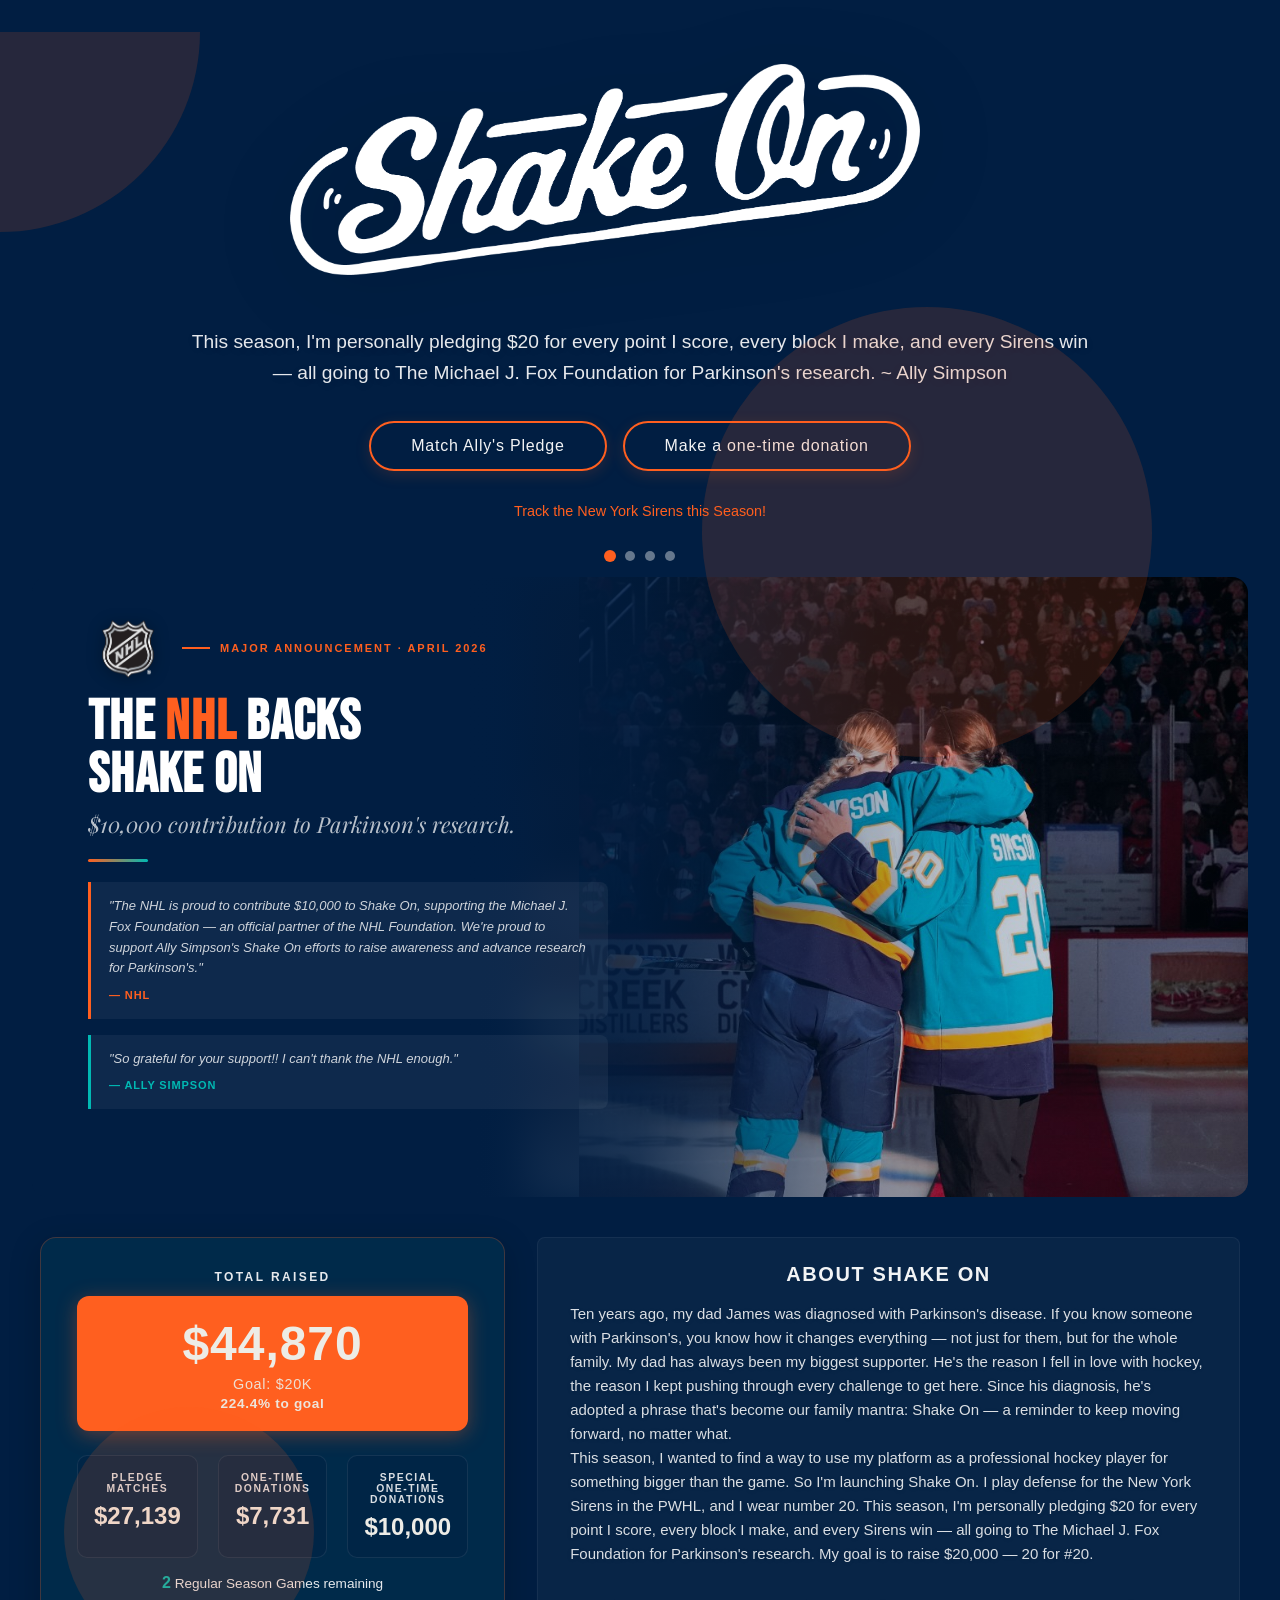
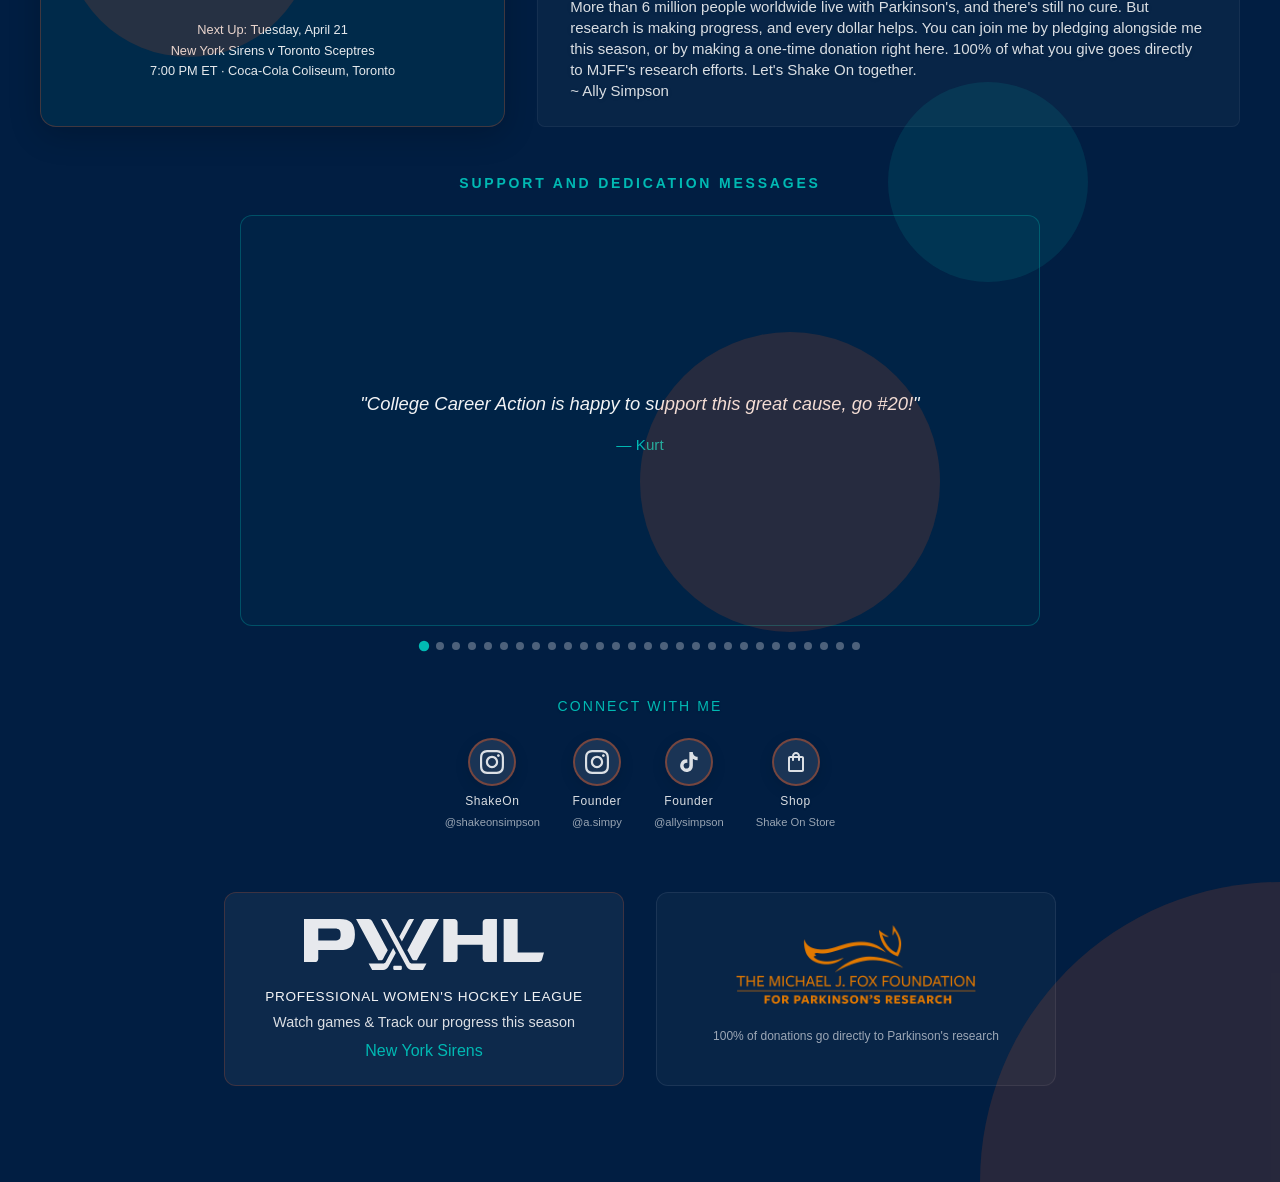
==== commit 556b7759: "Update fundraising totals and next game (April 21 at Toronto) Total raised $44,870; pledge matches $" ====
--- a/index.html
+++ b/index.html
@@ -2298,26 +2298,26 @@
         <div class="fundraising-totals totals-column" id="fundraisingTotals">
             <div class="fundraising-totals-label">Total Raised</div>
             <div class="fundraising-total-box">
-                <span class="fundraising-total-amount" id="fundraisingTotalAmount">$42,973</span>
+                <span class="fundraising-total-amount" id="fundraisingTotalAmount">$44,870</span>
                 <div class="fundraising-goal">Goal: $20K</div>
-                <div class="fundraising-percent" id="fundraisingPercent">214.9% to goal</div>
+                <div class="fundraising-percent" id="fundraisingPercent">224.4% to goal</div>
             </div>
             <div class="fundraising-breakdown">
                 <div class="fundraising-breakdown-item">
                     <span class="fundraising-breakdown-label">Pledge Matches</span>
-                    <span class="fundraising-breakdown-amount" id="fundraisingPledgeMatches">$25,504</span>
+                    <span class="fundraising-breakdown-amount" id="fundraisingPledgeMatches">$27,139</span>
                 </div>
                 <div class="fundraising-breakdown-item">
                     <span class="fundraising-breakdown-label">One-Time Donations</span>
-                    <span class="fundraising-breakdown-amount" id="fundraisingOneTime">$7,469</span>
+                    <span class="fundraising-breakdown-amount" id="fundraisingOneTime">$7,731</span>
                 </div>
                 <div class="fundraising-breakdown-item">
                     <span class="fundraising-breakdown-label">Special One-Time Donations</span>
                     <span class="fundraising-breakdown-amount" id="fundraisingSpecial">$10,000</span>
                 </div>
             </div>
-            <a href="https://www.thepwhl.com/en/teams/new-york-sirens/schedule-25-26" target="_blank" rel="noopener noreferrer" class="fundraising-games-link"><span class="games-number">3</span>&nbsp;Regular Season Games remaining</a>
-            <a href="https://www.thepwhl.com/en/stats/game-center/319" target="_blank" rel="noopener noreferrer" class="next-game-link">Next Up: Saturday, April 18<br>New York Sirens v Ottawa Charge<br>2:00 PM ET · TD Place</a>
+            <a href="https://www.thepwhl.com/en/teams/new-york-sirens/schedule-25-26" target="_blank" rel="noopener noreferrer" class="fundraising-games-link"><span class="games-number">2</span>&nbsp;Regular Season Games remaining</a>
+            <a href="https://www.thepwhl.com/en/stats/game-center/322" target="_blank" rel="noopener noreferrer" class="next-game-link">Next Up: Tuesday, April 21<br>New York Sirens v Toronto Sceptres<br>7:00 PM ET · Coca-Cola Coliseum, Toronto</a>
         </div>
 
         <!-- Story (right column, 2/3) -->
@@ -2606,11 +2606,11 @@
 
         // ========== FUNDRAISING TOTALS - Update these values to refresh the display ==========
         const FUNDRAISING_TOTALS = {
-            totalRaised: '$42,973',
-            pledgeMatches: '$25,504',
-            oneTimeDonations: '$7,469',
+            totalRaised: '$44,870',
+            pledgeMatches: '$27,139',
+            oneTimeDonations: '$7,731',
             specialDonations: '$10,000',
-            percentToGoal: '214.9%'
+            percentToGoal: '224.4%'
         };
         // Populate fundraising totals on load
         document.addEventListener('DOMContentLoaded', function() {
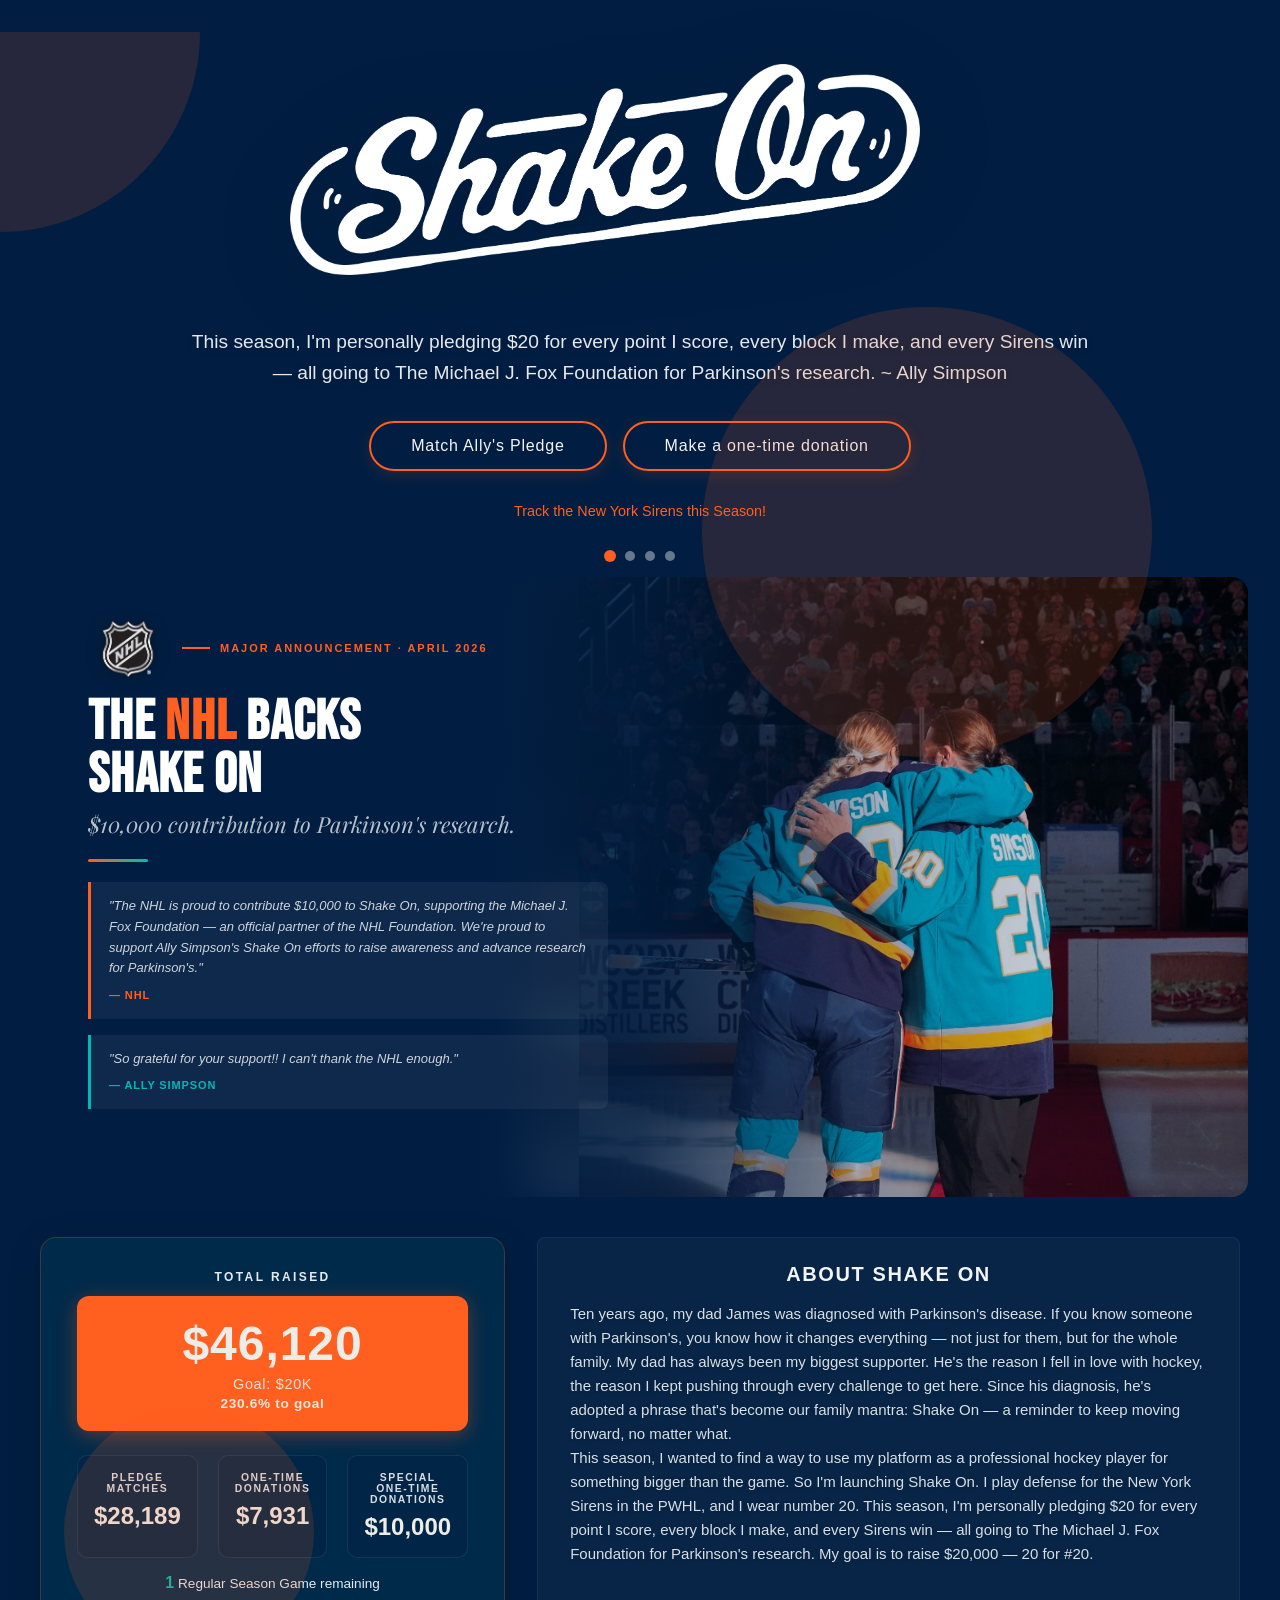
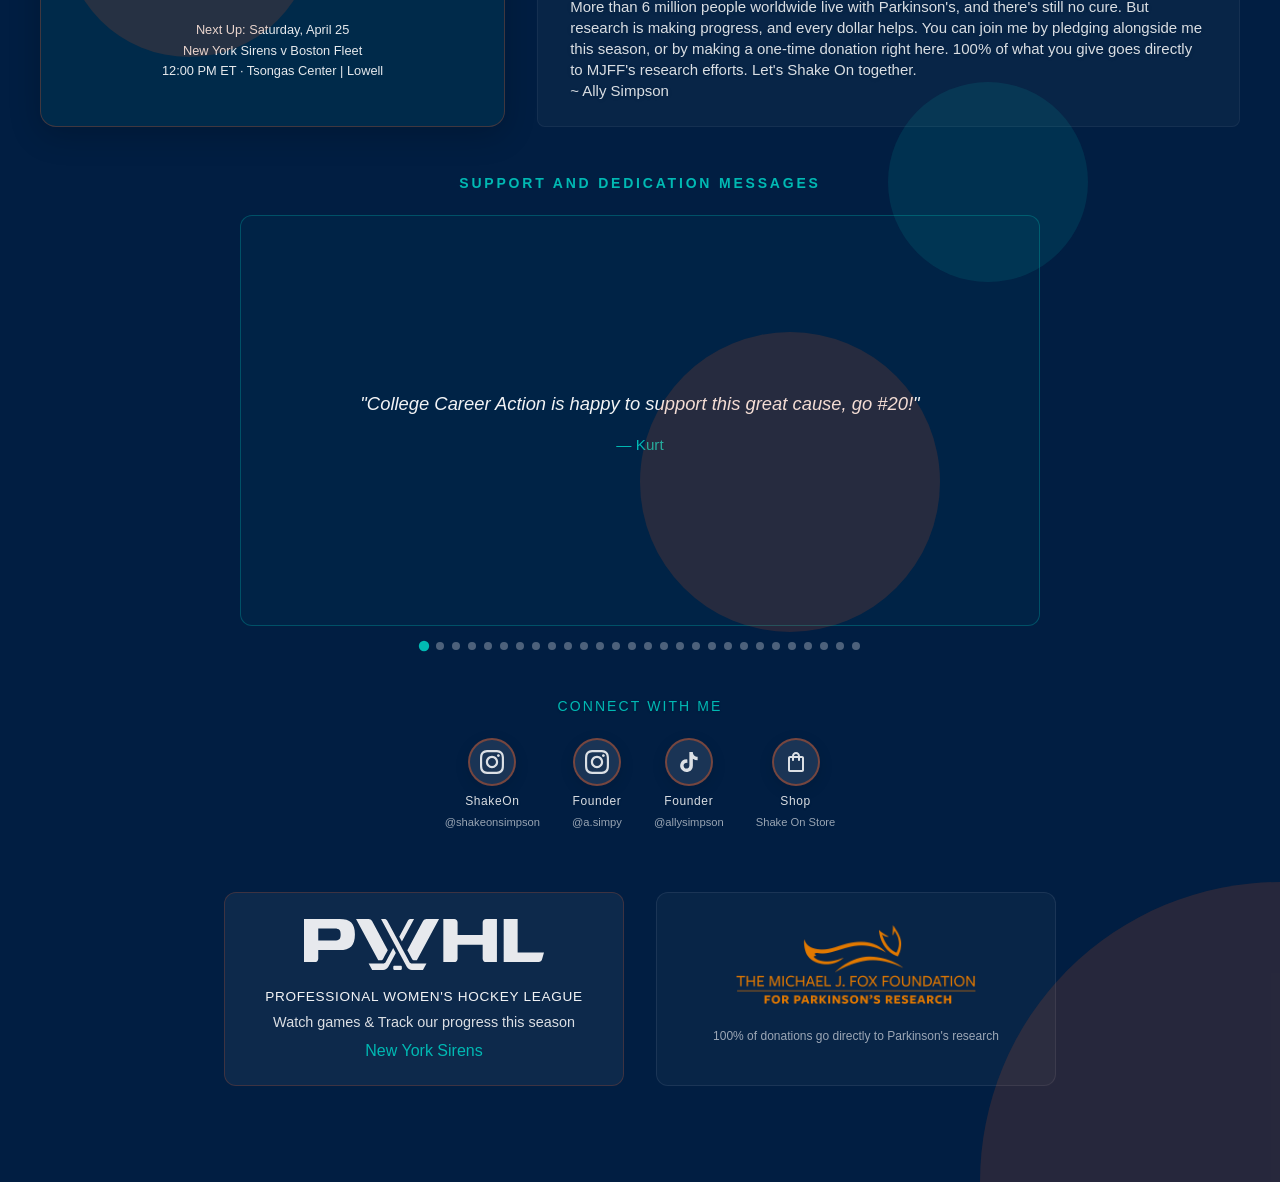
==== commit aa2c1540: "Update fundraising totals and final regular-season game (Apr 25 vs Boston). Made-with: Cursor" ====
--- a/index.html
+++ b/index.html
@@ -2298,26 +2298,26 @@
         <div class="fundraising-totals totals-column" id="fundraisingTotals">
             <div class="fundraising-totals-label">Total Raised</div>
             <div class="fundraising-total-box">
-                <span class="fundraising-total-amount" id="fundraisingTotalAmount">$44,870</span>
+                <span class="fundraising-total-amount" id="fundraisingTotalAmount">$46,120</span>
                 <div class="fundraising-goal">Goal: $20K</div>
-                <div class="fundraising-percent" id="fundraisingPercent">224.4% to goal</div>
+                <div class="fundraising-percent" id="fundraisingPercent">230.6% to goal</div>
             </div>
             <div class="fundraising-breakdown">
                 <div class="fundraising-breakdown-item">
                     <span class="fundraising-breakdown-label">Pledge Matches</span>
-                    <span class="fundraising-breakdown-amount" id="fundraisingPledgeMatches">$27,139</span>
+                    <span class="fundraising-breakdown-amount" id="fundraisingPledgeMatches">$28,189</span>
                 </div>
                 <div class="fundraising-breakdown-item">
                     <span class="fundraising-breakdown-label">One-Time Donations</span>
-                    <span class="fundraising-breakdown-amount" id="fundraisingOneTime">$7,731</span>
+                    <span class="fundraising-breakdown-amount" id="fundraisingOneTime">$7,931</span>
                 </div>
                 <div class="fundraising-breakdown-item">
                     <span class="fundraising-breakdown-label">Special One-Time Donations</span>
                     <span class="fundraising-breakdown-amount" id="fundraisingSpecial">$10,000</span>
                 </div>
             </div>
-            <a href="https://www.thepwhl.com/en/teams/new-york-sirens/schedule-25-26" target="_blank" rel="noopener noreferrer" class="fundraising-games-link"><span class="games-number">2</span>&nbsp;Regular Season Games remaining</a>
-            <a href="https://www.thepwhl.com/en/stats/game-center/322" target="_blank" rel="noopener noreferrer" class="next-game-link">Next Up: Tuesday, April 21<br>New York Sirens v Toronto Sceptres<br>7:00 PM ET · Coca-Cola Coliseum, Toronto</a>
+            <a href="https://www.thepwhl.com/en/teams/new-york-sirens/schedule-25-26" target="_blank" rel="noopener noreferrer" class="fundraising-games-link"><span class="games-number">1</span>&nbsp;Regular Season Game remaining</a>
+            <a href="https://www.thepwhl.com/en/stats/game-center/329" target="_blank" rel="noopener noreferrer" class="next-game-link">Next Up: Saturday, April 25<br>New York Sirens v Boston Fleet<br>12:00 PM ET · Tsongas Center | Lowell</a>
         </div>
 
         <!-- Story (right column, 2/3) -->
@@ -2606,11 +2606,11 @@
 
         // ========== FUNDRAISING TOTALS - Update these values to refresh the display ==========
         const FUNDRAISING_TOTALS = {
-            totalRaised: '$44,870',
-            pledgeMatches: '$27,139',
-            oneTimeDonations: '$7,731',
+            totalRaised: '$46,120',
+            pledgeMatches: '$28,189',
+            oneTimeDonations: '$7,931',
             specialDonations: '$10,000',
-            percentToGoal: '224.4%'
+            percentToGoal: '230.6%'
         };
         // Populate fundraising totals on load
         document.addEventListener('DOMContentLoaded', function() {
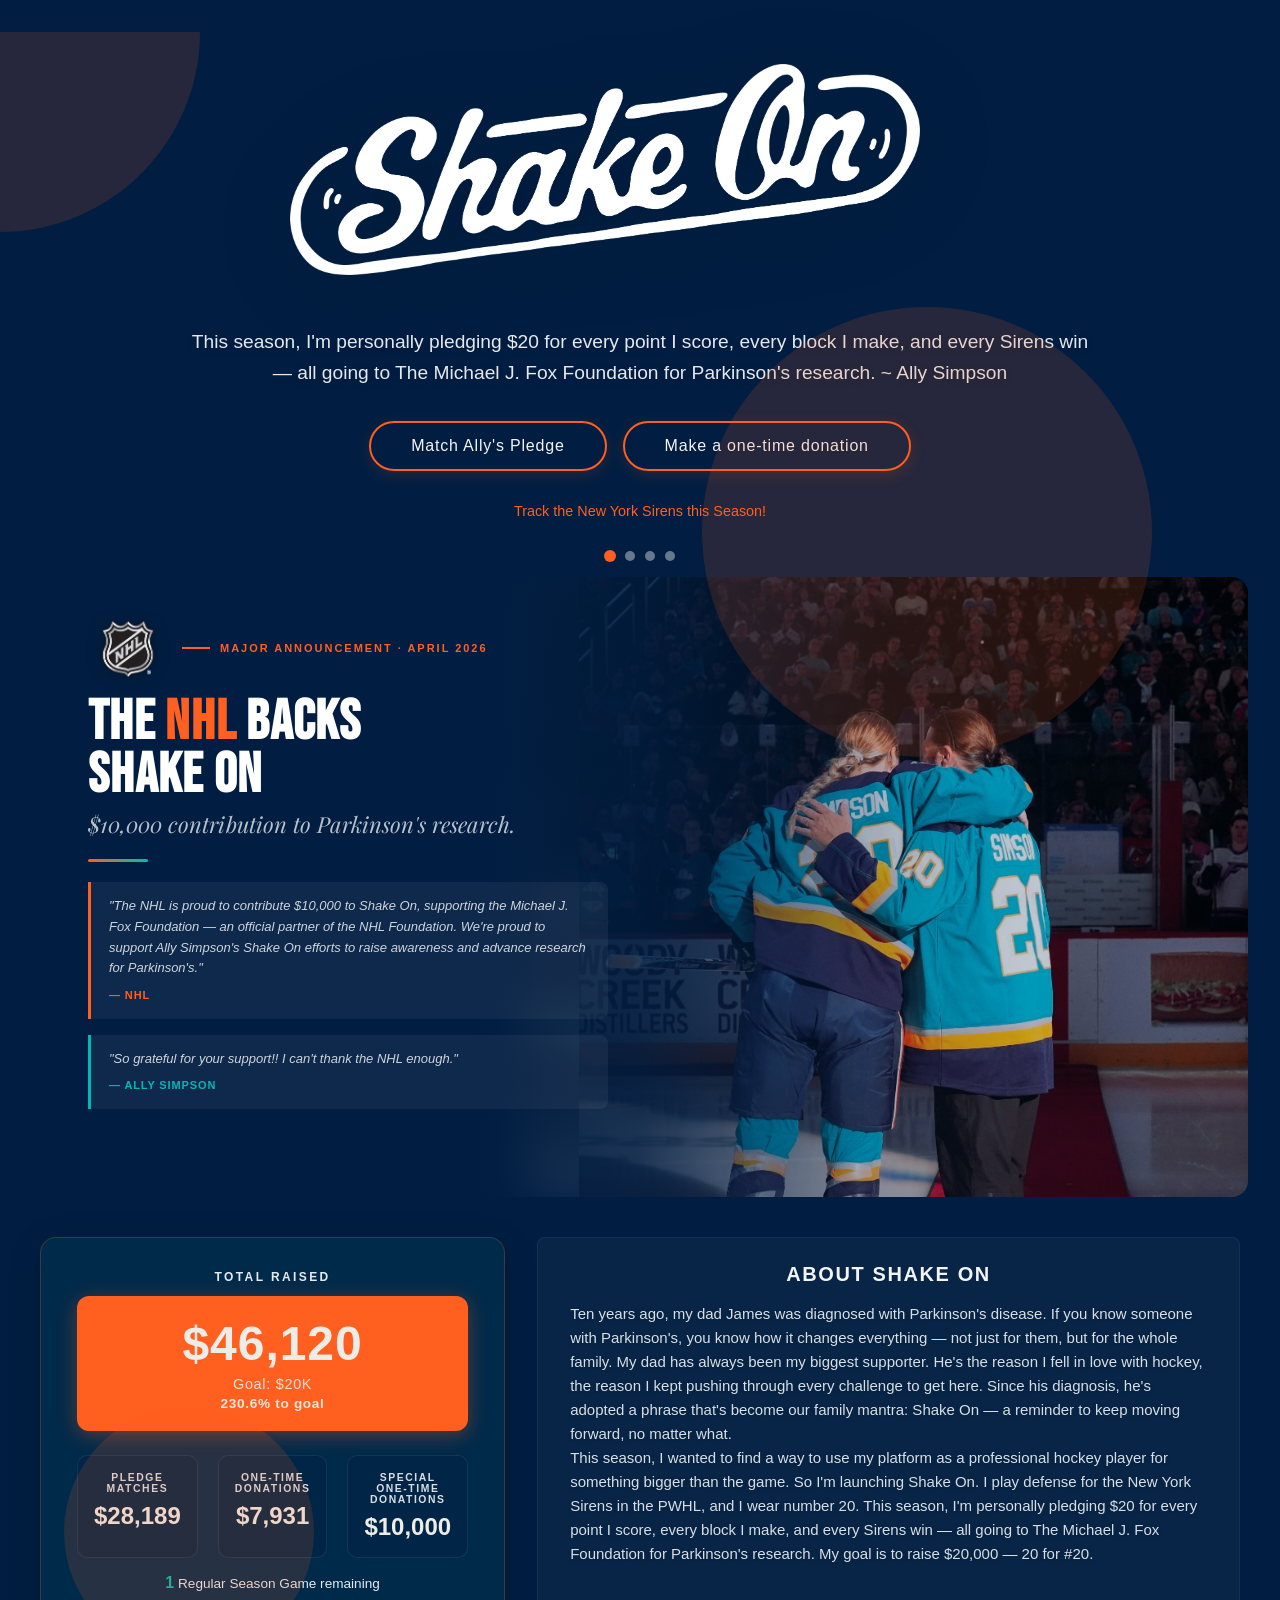
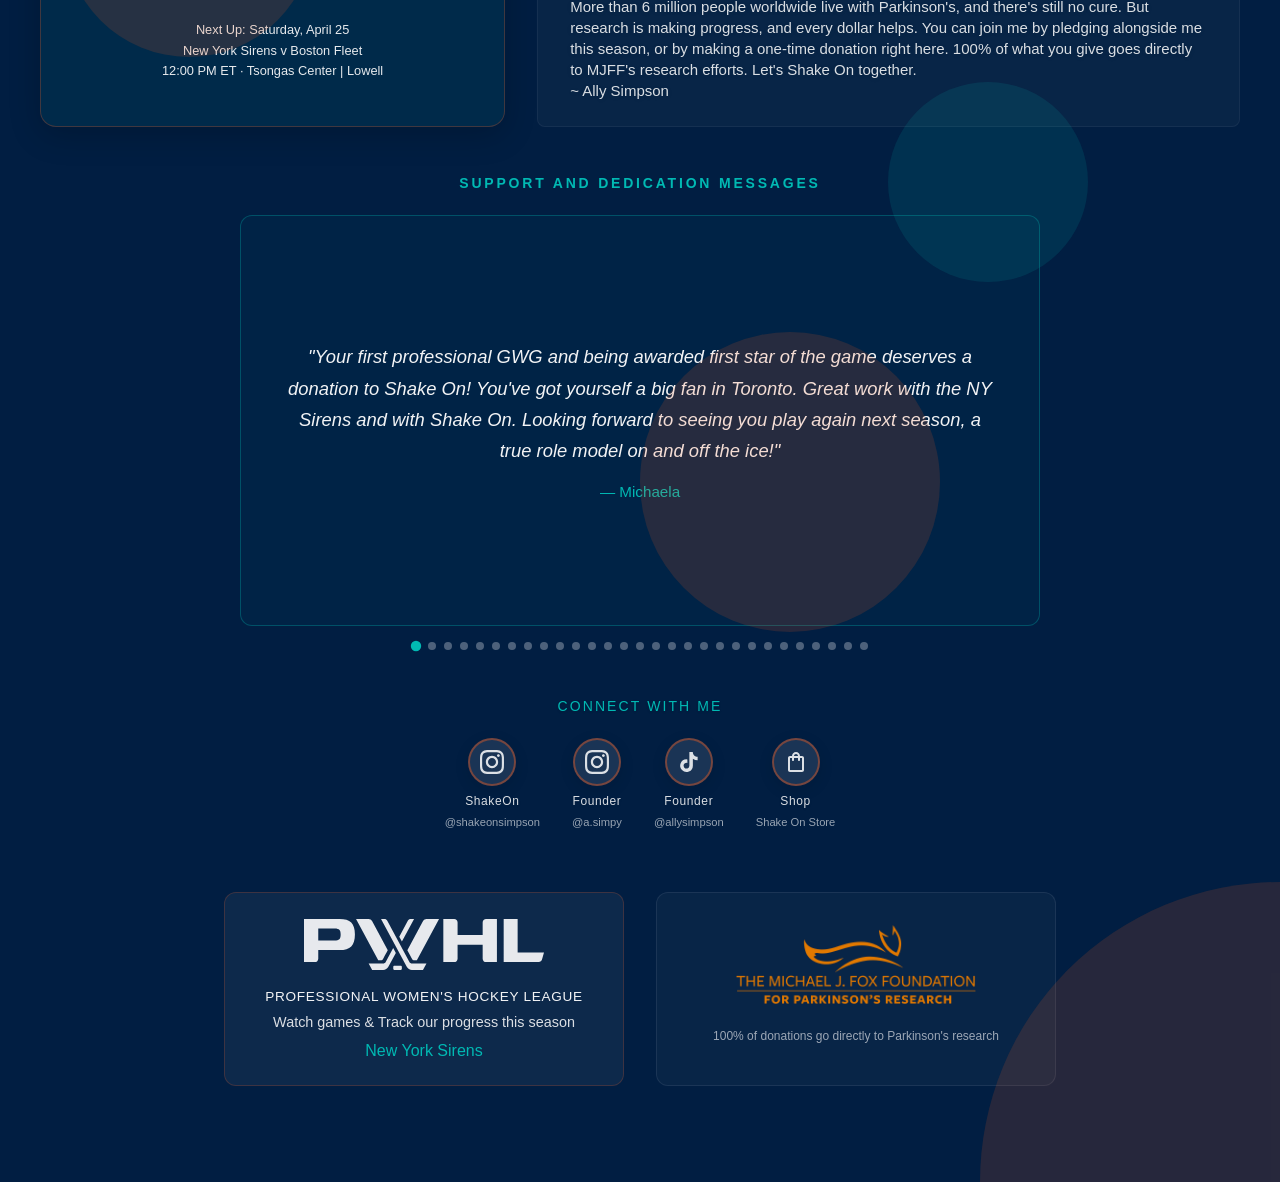
==== commit 6897901e: "Add Michaela dedication message to support carousel. Made-with: Cursor" ====
--- a/index.html
+++ b/index.html
@@ -2340,6 +2340,10 @@
             <div class="carousel-wrapper">
                 <div class="carousel-track" id="dedicationTrack">
                     <div class="carousel-slide">
+                        <p class="carousel-quote">"Your first professional GWG and being awarded first star of the game deserves a donation to Shake On! You've got yourself a big fan in Toronto. Great work with the NY Sirens and with Shake On. Looking forward to seeing you play again next season, a true role model on and off the ice!"</p>
+                        <p class="carousel-author">— Michaela</p>
+                    </div>
+                    <div class="carousel-slide">
                         <p class="carousel-quote">"College Career Action is happy to support this great cause, go #20!"</p>
                         <p class="carousel-author">— Kurt</p>
                     </div>
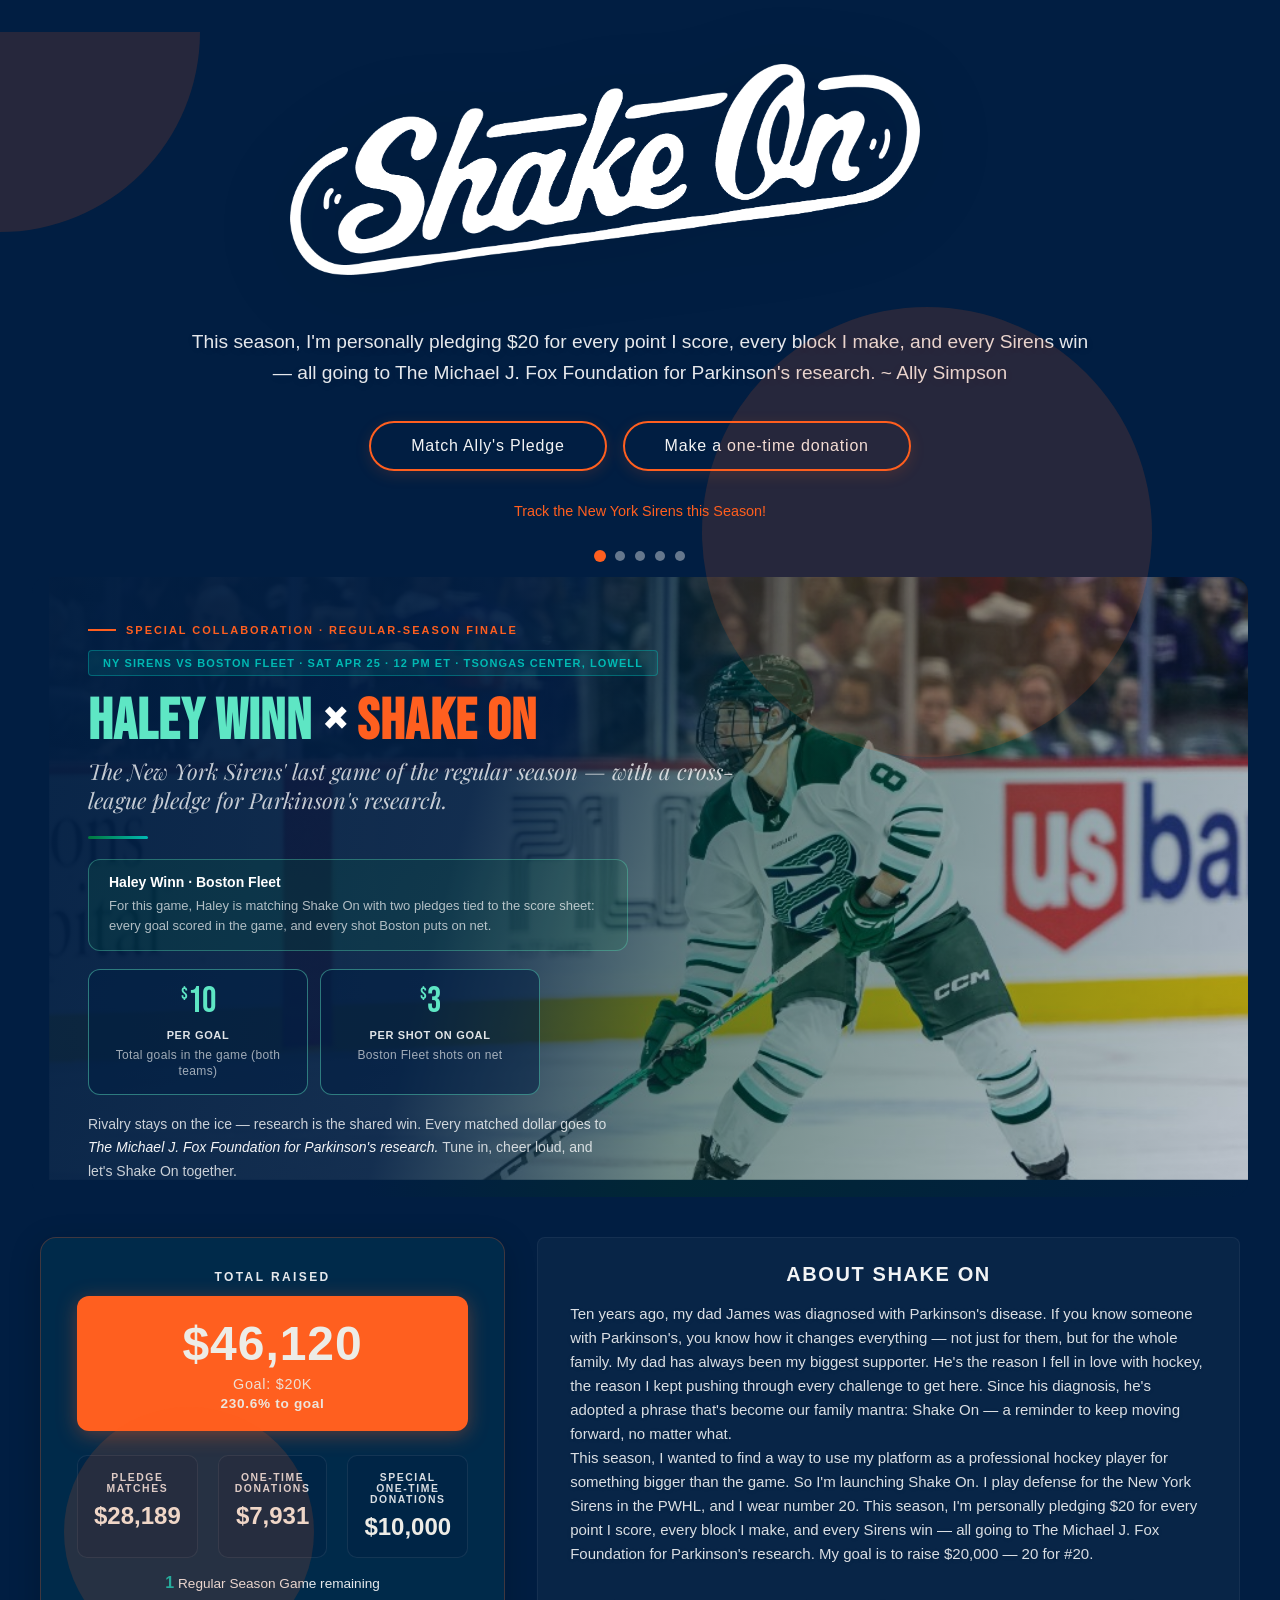
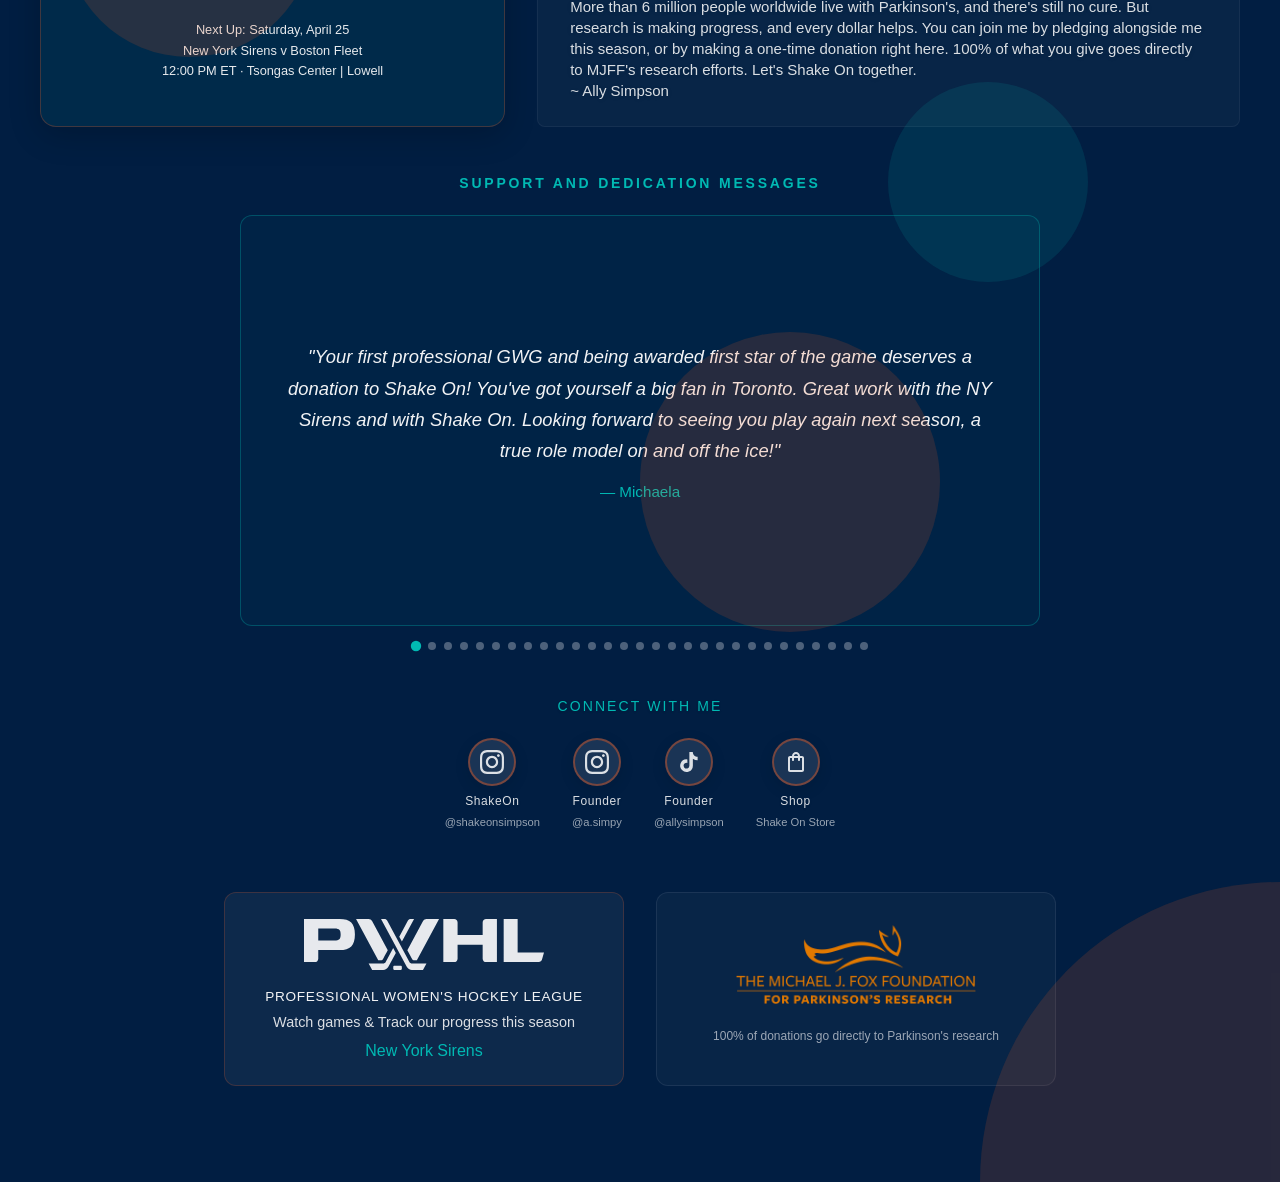
==== commit de2c6ba9: "Add Haley Winn finale hero to carousel, restore Community Heroes slide, tune photo crop for desktop " ====
--- a/index.html
+++ b/index.html
@@ -480,6 +480,214 @@
             }
         }
 
+        /* ── Haley Winn × Shake On — regular-season finale (Fleet photo hero) ── */
+        .hero-slide-haley {
+            height: 100%;
+            min-height: 480px;
+            border-radius: 16px;
+            overflow: hidden;
+            background: #011E42;
+        }
+        .hero-slide-haley .haley-hero-bg {
+            position: absolute;
+            inset: 0;
+            background-image: url('assets/haley-winn-collab-hero.png');
+            background-size: cover;
+            /* Strong pan up + right so the skater clears the left text column */
+            background-position: 100% 0%;
+            transform: scale(1.06) translate(6vw, -5vh);
+            transform-origin: 88% 18%;
+            animation: haleySlowZoom 22s ease-in-out infinite alternate;
+        }
+        @keyframes haleySlowZoom {
+            from { transform: scale(1.06) translate(6vw, -5vh); }
+            to { transform: scale(1.11) translate(6vw, -5vh); }
+        }
+        @keyframes haleySlowZoomMobile {
+            from { transform: scale(1.03) translate(0, -0.5vh); }
+            to { transform: scale(1.07) translate(0, -0.5vh); }
+        }
+        .hero-slide-haley .haley-hero-overlay {
+            position: absolute;
+            inset: 0;
+            background: linear-gradient(
+                105deg,
+                rgba(1, 30, 66, 0.97) 0%,
+                rgba(1, 30, 66, 0.92) 36%,
+                rgba(1, 46, 42, 0.55) 58%,
+                rgba(1, 30, 66, 0.22) 100%
+            );
+        }
+        .hero-slide-haley .hero-slide-inner {
+            position: relative;
+            z-index: 10;
+            width: 100%;
+            max-width: 720px;
+            margin: 0 auto 0 2rem;
+            padding: 2.5rem 3rem 2.5rem 1.5rem;
+            text-align: left;
+        }
+        .haley-eyebrow {
+            display: inline-flex;
+            align-items: center;
+            gap: 10px;
+            font-size: 11px;
+            font-weight: 600;
+            letter-spacing: 0.18em;
+            text-transform: uppercase;
+            color: var(--color-orange);
+            margin-bottom: 14px;
+        }
+        .haley-eyebrow::before {
+            content: '';
+            display: block;
+            width: 28px;
+            height: 2px;
+            background: var(--color-orange);
+        }
+        .haley-game-badge {
+            display: inline-block;
+            background: rgba(1, 185, 179, 0.12);
+            border: 1px solid rgba(1, 185, 179, 0.4);
+            border-radius: 4px;
+            padding: 6px 14px;
+            font-size: 11px;
+            font-weight: 600;
+            letter-spacing: 0.1em;
+            text-transform: uppercase;
+            color: var(--color-teal);
+            margin-bottom: 18px;
+        }
+        .haley-headline {
+            font-family: 'Bebas Neue', sans-serif;
+            font-size: clamp(38px, 5.5vw, 58px);
+            line-height: 0.95;
+            letter-spacing: 0.02em;
+            color: #fff;
+            margin-bottom: 8px;
+        }
+        .haley-headline .accent { color: var(--color-orange); }
+        .haley-headline .fleet { color: #5ee6c4; }
+        .haley-headline-sub {
+            font-family: 'Playfair Display', serif;
+            font-style: italic;
+            font-size: clamp(16px, 2.2vw, 22px);
+            color: rgba(255,255,255,0.76);
+            margin-bottom: 20px;
+            line-height: 1.35;
+        }
+        .haley-divider {
+            width: 60px;
+            height: 3px;
+            background: linear-gradient(90deg, #01783E, var(--color-teal));
+            border-radius: 2px;
+            margin-bottom: 20px;
+        }
+        .haley-info-card {
+            display: block;
+            background: rgba(1, 120, 62, 0.14);
+            border: 1px solid rgba(94, 230, 196, 0.35);
+            border-radius: 12px;
+            padding: 14px 20px;
+            margin-bottom: 18px;
+            max-width: 540px;
+        }
+        .haley-info-card strong {
+            display: block;
+            font-size: 14px;
+            font-weight: 600;
+            color: #fff;
+            margin-bottom: 6px;
+        }
+        .haley-info-card p {
+            font-size: 13px;
+            color: rgba(255,255,255,0.68);
+            line-height: 1.55;
+        }
+        .haley-pledge-tiles {
+            display: flex;
+            flex-wrap: wrap;
+            gap: 12px;
+            margin-bottom: 18px;
+        }
+        .haley-pledge-tile {
+            flex: 1 1 140px;
+            min-width: 132px;
+            max-width: 220px;
+            background: rgba(1, 30, 66, 0.55);
+            border: 1px solid rgba(94, 230, 196, 0.45);
+            border-radius: 12px;
+            padding: 14px 16px;
+            text-align: center;
+        }
+        .haley-pledge-tile .amount {
+            font-family: 'Bebas Neue', sans-serif;
+            font-size: 36px;
+            color: #5ee6c4;
+            line-height: 1;
+        }
+        .haley-pledge-tile .amount sup { font-size: 17px; vertical-align: super; }
+        .haley-pledge-tile .label {
+            font-size: 11px;
+            font-weight: 600;
+            color: rgba(255,255,255,0.88);
+            letter-spacing: 0.06em;
+            text-transform: uppercase;
+            margin-top: 8px;
+            line-height: 1.35;
+        }
+        .haley-pledge-tile .label span {
+            display: block;
+            font-weight: 500;
+            letter-spacing: 0.03em;
+            text-transform: none;
+            font-size: 12px;
+            color: rgba(255,255,255,0.62);
+            margin-top: 4px;
+        }
+        .haley-body-copy {
+            font-size: 14px;
+            line-height: 1.7;
+            color: rgba(255, 255, 255, 0.78);
+            max-width: 520px;
+            margin-bottom: 14px;
+        }
+        .haley-body-copy em {
+            color: rgba(255,255,255,0.95);
+            font-style: italic;
+        }
+        .haley-game-link {
+            display: inline-block;
+            margin-top: 4px;
+            font-size: 12px;
+            font-weight: 600;
+            letter-spacing: 0.06em;
+            text-transform: uppercase;
+            color: var(--color-teal);
+            text-decoration: none;
+            border-bottom: 1px solid rgba(1, 185, 179, 0.45);
+            padding-bottom: 2px;
+            transition: color 0.2s ease, border-color 0.2s ease;
+        }
+        .haley-game-link:hover {
+            color: #7ff5e0;
+            border-bottom-color: rgba(127, 245, 224, 0.7);
+        }
+        /* Narrow viewports: portrait "cover" crops differently than desktop — keep skater in frame */
+        @media (max-width: 900px) {
+            .hero-slide-haley .haley-hero-bg {
+                background-position: 56% 12%;
+                transform: scale(1.03) translate(0, -0.5vh);
+                transform-origin: 56% 28%;
+                animation: haleySlowZoomMobile 22s ease-in-out infinite alternate;
+            }
+        }
+        @media (max-width: 640px) {
+            .hero-slide-haley .hero-slide-inner { margin-left: 1.25rem; padding: 1.5rem 2rem 2.5rem 1rem; }
+            .haley-headline { font-size: 34px; }
+            .haley-pledge-tile .amount { font-size: 30px; }
+        }
+
         /* ── Community Heroes Night Slide (with background image) ── */
         .hero-slide-community {
             height: 100%;
@@ -2176,16 +2384,47 @@
         
         <!-- Carousel indicators (always visible above rotating section) -->
         <div class="story-carousel-indicators" id="storyCarouselIndicators">
-            <button type="button" class="story-carousel-indicator active" data-slide="0" aria-label="Show NHL Announcement"></button>
-            <button type="button" class="story-carousel-indicator" data-slide="1" aria-label="Show Community Heroes Night"></button>
-            <button type="button" class="story-carousel-indicator" data-slide="2" aria-label="Show Ally's pledge"></button>
-            <button type="button" class="story-carousel-indicator" data-slide="3" aria-label="Show Gwyn's pledge"></button>
+            <button type="button" class="story-carousel-indicator active" aria-label="Show Haley Winn season finale collaboration"></button>
+            <button type="button" class="story-carousel-indicator" aria-label="Show NHL Announcement"></button>
+            <button type="button" class="story-carousel-indicator" aria-label="Show Community Heroes Night"></button>
+            <button type="button" class="story-carousel-indicator" aria-label="Show Ally's pledge"></button>
+            <button type="button" class="story-carousel-indicator" aria-label="Show Gwyn's pledge"></button>
         </div>
         
-        <!-- Rotating Section: Ally's hero ↔ Gwyn's hero -->
+        <!-- Rotating hero carousel -->
         <div class="story-carousel" id="storyCarousel">
-            <!-- Slide 0: NHL Announcement -->
-            <div class="story-carousel-slide hero-slide-nhl active" data-slide="0">
+            <!-- Slide 0: Haley Winn × Shake On — regular-season finale -->
+            <div class="story-carousel-slide hero-slide-haley active">
+                <div class="haley-hero-bg"></div>
+                <div class="haley-hero-overlay"></div>
+                <div class="hero-slide-inner">
+                    <div class="haley-eyebrow">Special collaboration · Regular-season finale</div>
+                    <div class="haley-game-badge">NY Sirens vs Boston Fleet · Sat Apr 25 · 12 PM ET · Tsongas Center, Lowell</div>
+                    <h2 class="haley-headline"><span class="fleet">Haley Winn</span> × <span class="accent">Shake On</span></h2>
+                    <p class="haley-headline-sub">The New York Sirens' last game of the regular season — with a cross-league pledge for Parkinson's research.</p>
+                    <div class="haley-divider"></div>
+                    <div class="haley-info-card">
+                        <strong>Haley Winn · Boston Fleet</strong>
+                        <p>For this game, Haley is matching Shake On with two pledges tied to the score sheet: every goal scored in the game, and every shot Boston puts on net.</p>
+                    </div>
+                    <div class="haley-pledge-tiles">
+                        <div class="haley-pledge-tile">
+                            <div class="amount"><sup>$</sup>10</div>
+                            <div class="label">Per goal<span>Total goals in the game (both teams)</span></div>
+                        </div>
+                        <div class="haley-pledge-tile">
+                            <div class="amount"><sup>$</sup>3</div>
+                            <div class="label">Per shot on goal<span>Boston Fleet shots on net</span></div>
+                        </div>
+                    </div>
+                    <p class="haley-body-copy">
+                        Rivalry stays on the ice — research is the shared win. Every matched dollar goes to <em>The Michael J. Fox Foundation for Parkinson's research.</em> Tune in, cheer loud, and let's Shake On together.
+                    </p>
+                    <a href="https://www.thepwhl.com/en/stats/game-center/329" target="_blank" rel="noopener noreferrer" class="haley-game-link">Game center · PWHL</a>
+                </div>
+            </div>
+            <!-- Slide 1: NHL Announcement -->
+            <div class="story-carousel-slide hero-slide-nhl">
                 <div class="nhl-hero-blur"></div>
                 <div class="nhl-hero-bg"></div>
                 <div class="nhl-hero-overlay"></div>
@@ -2207,8 +2446,8 @@
                     </div>
                 </div>
             </div>
-            <!-- Slide 1: Community Heroes Night -->
-            <div class="story-carousel-slide hero-slide-community" data-slide="1">
+            <!-- Slide 2: Community Heroes Night -->
+            <div class="story-carousel-slide hero-slide-community">
                 <div class="community-hero-bg"></div>
                 <div class="community-hero-overlay"></div>
                 <div class="hero-slide-inner">
@@ -2231,8 +2470,8 @@
                     </p>
                 </div>
             </div>
-            <!-- Slide 2: Ally's hero -->
-            <div class="story-carousel-slide hero-slide-ally" data-slide="2">
+            <!-- Slide 3: Ally's hero -->
+            <div class="story-carousel-slide hero-slide-ally">
                 <div class="ally-hero-bg"></div>
                 <div class="ally-hero-overlay"></div>
                 <div class="hero-slide-inner">
@@ -2264,8 +2503,8 @@
                     </p>
                 </div>
             </div>
-            <!-- Slide 1: Gwyn's hero -->
-            <div class="story-carousel-slide hero-slide-gwyn" data-slide="3">
+            <!-- Slide 4: Gwyn's hero -->
+            <div class="story-carousel-slide hero-slide-gwyn">
                 <div class="gwyn-hero-bg"></div>
                 <div class="gwyn-hero-overlay"></div>
                 <div class="hero-slide-inner">
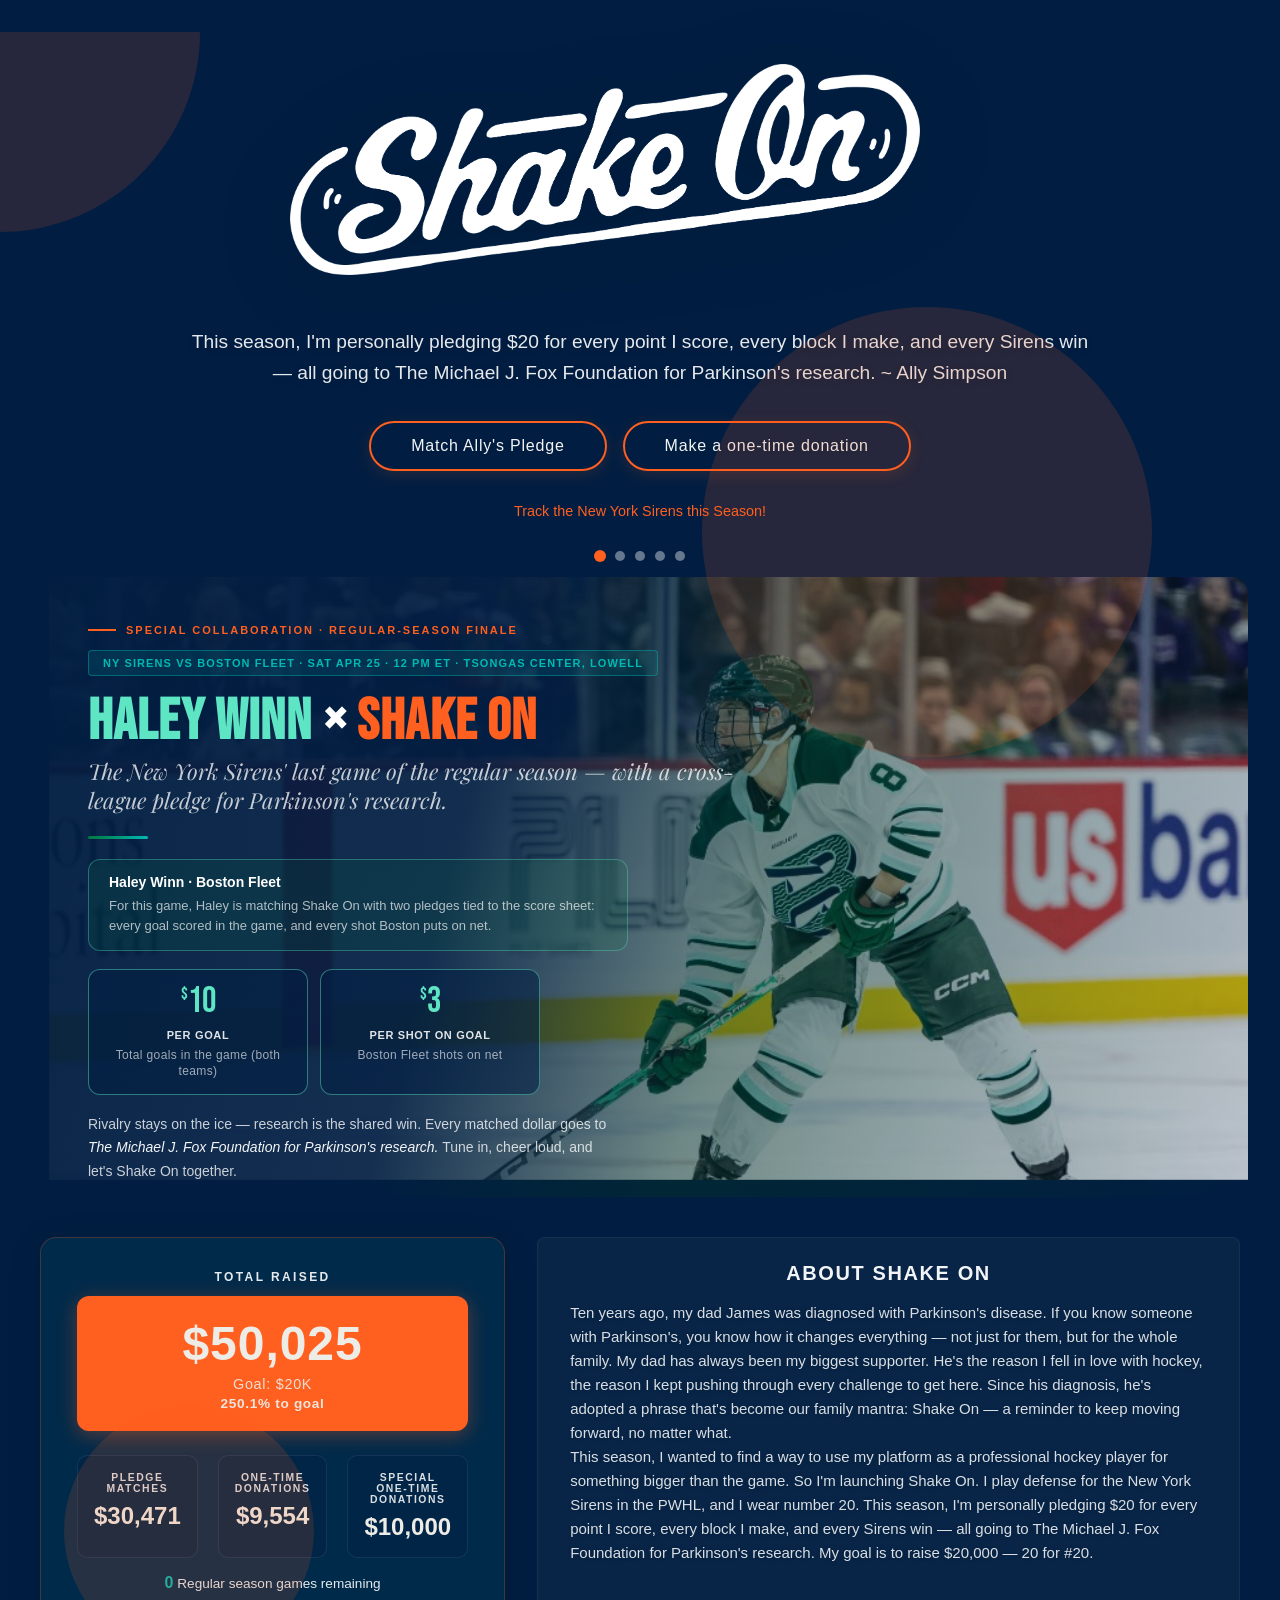
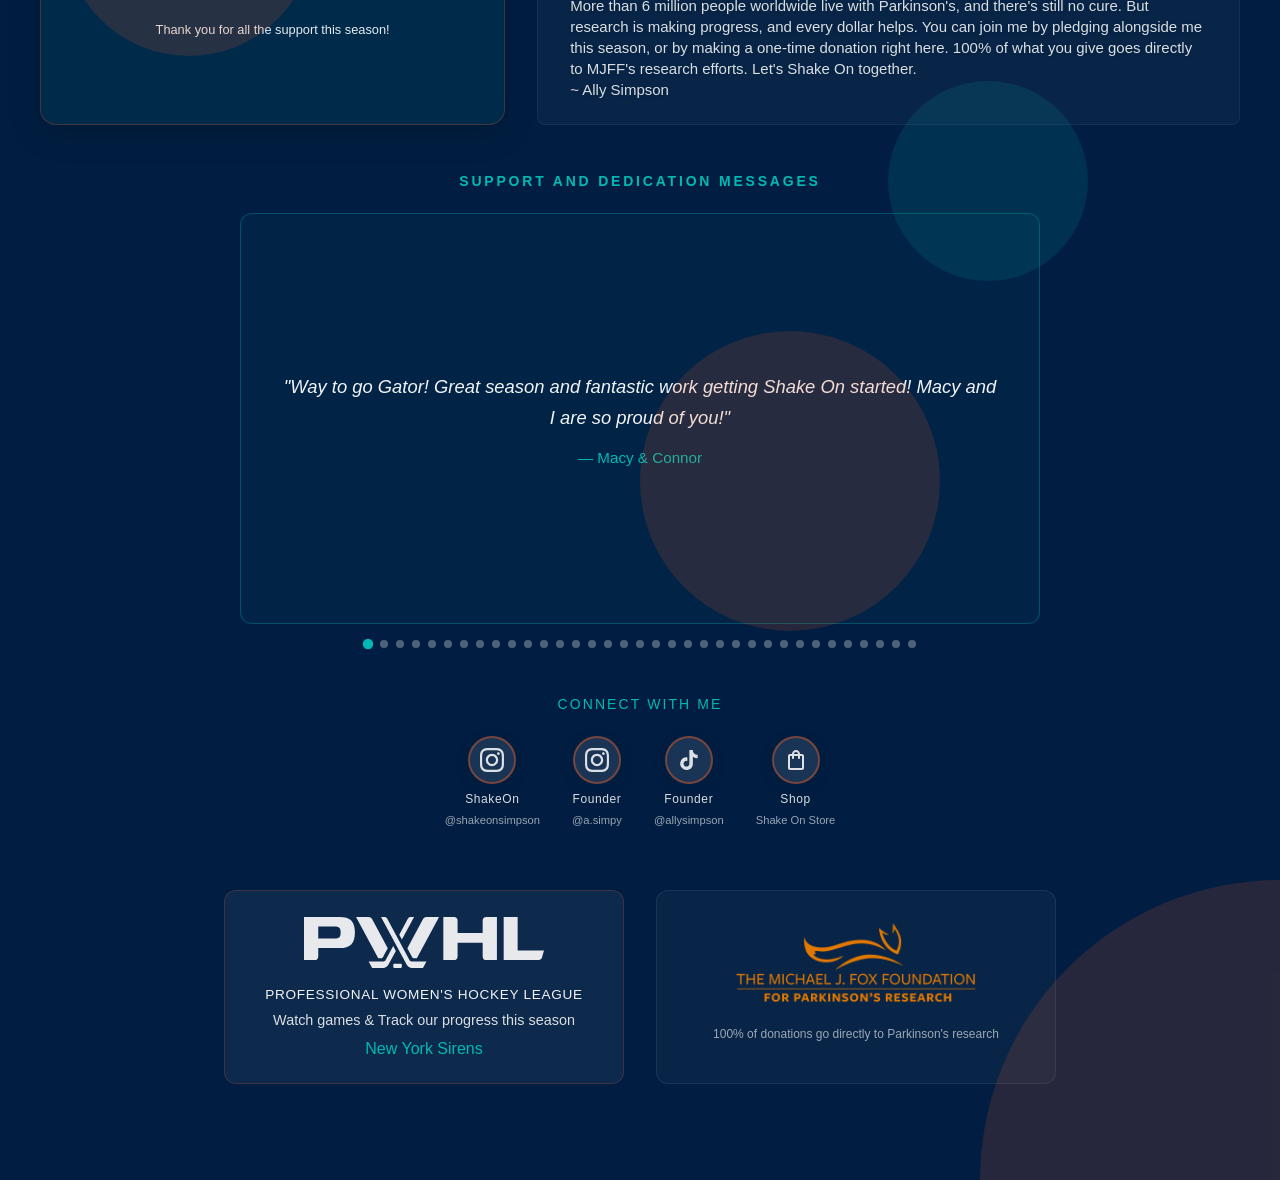
==== commit 12be7ecb: "End-of-season fundraising stats, dedications, thank-you line, and Overflow hero. Update index totals" ====
--- a/index.html
+++ b/index.html
@@ -2042,7 +2042,7 @@
         
         .next-game-link {
             display: block;
-            margin-top: 1rem;
+            margin: 1rem 0 0;
             padding: 0.75rem 1rem;
             font-size: 0.8rem;
             line-height: 1.6;
@@ -2537,26 +2537,26 @@
         <div class="fundraising-totals totals-column" id="fundraisingTotals">
             <div class="fundraising-totals-label">Total Raised</div>
             <div class="fundraising-total-box">
-                <span class="fundraising-total-amount" id="fundraisingTotalAmount">$46,120</span>
+                <span class="fundraising-total-amount" id="fundraisingTotalAmount">$50,025</span>
                 <div class="fundraising-goal">Goal: $20K</div>
-                <div class="fundraising-percent" id="fundraisingPercent">230.6% to goal</div>
+                <div class="fundraising-percent" id="fundraisingPercent">250.1% to goal</div>
             </div>
             <div class="fundraising-breakdown">
                 <div class="fundraising-breakdown-item">
                     <span class="fundraising-breakdown-label">Pledge Matches</span>
-                    <span class="fundraising-breakdown-amount" id="fundraisingPledgeMatches">$28,189</span>
+                    <span class="fundraising-breakdown-amount" id="fundraisingPledgeMatches">$30,471</span>
                 </div>
                 <div class="fundraising-breakdown-item">
                     <span class="fundraising-breakdown-label">One-Time Donations</span>
-                    <span class="fundraising-breakdown-amount" id="fundraisingOneTime">$7,931</span>
+                    <span class="fundraising-breakdown-amount" id="fundraisingOneTime">$9,554</span>
                 </div>
                 <div class="fundraising-breakdown-item">
                     <span class="fundraising-breakdown-label">Special One-Time Donations</span>
                     <span class="fundraising-breakdown-amount" id="fundraisingSpecial">$10,000</span>
                 </div>
             </div>
-            <a href="https://www.thepwhl.com/en/teams/new-york-sirens/schedule-25-26" target="_blank" rel="noopener noreferrer" class="fundraising-games-link"><span class="games-number">1</span>&nbsp;Regular Season Game remaining</a>
-            <a href="https://www.thepwhl.com/en/stats/game-center/329" target="_blank" rel="noopener noreferrer" class="next-game-link">Next Up: Saturday, April 25<br>New York Sirens v Boston Fleet<br>12:00 PM ET · Tsongas Center | Lowell</a>
+            <a href="https://www.thepwhl.com/en/teams/new-york-sirens/schedule-25-26" target="_blank" rel="noopener noreferrer" class="fundraising-games-link"><span class="games-number">0</span>&nbsp;Regular season games remaining</a>
+            <p class="next-game-link">Thank you for all the support this season!</p>
         </div>
 
         <!-- Story (right column, 2/3) -->
@@ -2572,12 +2572,36 @@
         </div>
         </div>
 
-        <!-- Maintainer-only (not rendered on the page): last dedication batch synced from pledge submissions through 2026-04-03; from one-time donation submissions through 2026-04-14. Update when adding new carousel slides. -->
+        <!-- Maintainer-only (not rendered on the page): last dedication batch synced from pledge submissions through 2026-04-03; from one-time donation submissions through 2026-04-14; carousel front batch added 2026-04-24; Macy & Connor slide added first 2026-04-24. Update when adding new carousel slides. -->
         <!-- Dedication Messages Carousel -->
         <div class="carousel-section">
             <p class="carousel-heading">Support and dedication messages</p>
             <div class="carousel-wrapper">
                 <div class="carousel-track" id="dedicationTrack">
+                    <div class="carousel-slide">
+                        <p class="carousel-quote">"Way to go Gator! Great season and fantastic work getting Shake On started! Macy and I are so proud of you!"</p>
+                        <p class="carousel-author">— Macy &amp; Connor</p>
+                    </div>
+                    <div class="carousel-slide">
+                        <p class="carousel-quote">"Love to Ally and the Simpson Family! Shake On!"</p>
+                        <p class="carousel-author">— Chelsea</p>
+                    </div>
+                    <div class="carousel-slide">
+                        <p class="carousel-quote">"Ally, so proud to know you! This is an awesome campaign!"</p>
+                        <p class="carousel-author">— Matt, Courtney, Peter, and Joseph</p>
+                    </div>
+                    <div class="carousel-slide">
+                        <p class="carousel-quote">"Matching Haley Winn's pledge for the last game of the regular season! Shake On!"</p>
+                        <p class="carousel-author">— Danica</p>
+                    </div>
+                    <div class="carousel-slide">
+                        <p class="carousel-quote">"Shake On!"</p>
+                        <p class="carousel-author">— Dwan</p>
+                    </div>
+                    <div class="carousel-slide">
+                        <p class="carousel-quote">"Keep up the great work! WEEEE WOOOO"</p>
+                        <p class="carousel-author">— Kaitlyn</p>
+                    </div>
                     <div class="carousel-slide">
                         <p class="carousel-quote">"Your first professional GWG and being awarded first star of the game deserves a donation to Shake On! You've got yourself a big fan in Toronto. Great work with the NY Sirens and with Shake On. Looking forward to seeing you play again next season, a true role model on and off the ice!"</p>
                         <p class="carousel-author">— Michaela</p>
@@ -2849,11 +2873,11 @@
 
         // ========== FUNDRAISING TOTALS - Update these values to refresh the display ==========
         const FUNDRAISING_TOTALS = {
-            totalRaised: '$46,120',
-            pledgeMatches: '$28,189',
-            oneTimeDonations: '$7,931',
+            totalRaised: '$50,025',
+            pledgeMatches: '$30,471',
+            oneTimeDonations: '$9,554',
             specialDonations: '$10,000',
-            percentToGoal: '230.6%'
+            percentToGoal: '250.1%'
         };
         // Populate fundraising totals on load
         document.addEventListener('DOMContentLoaded', function() {
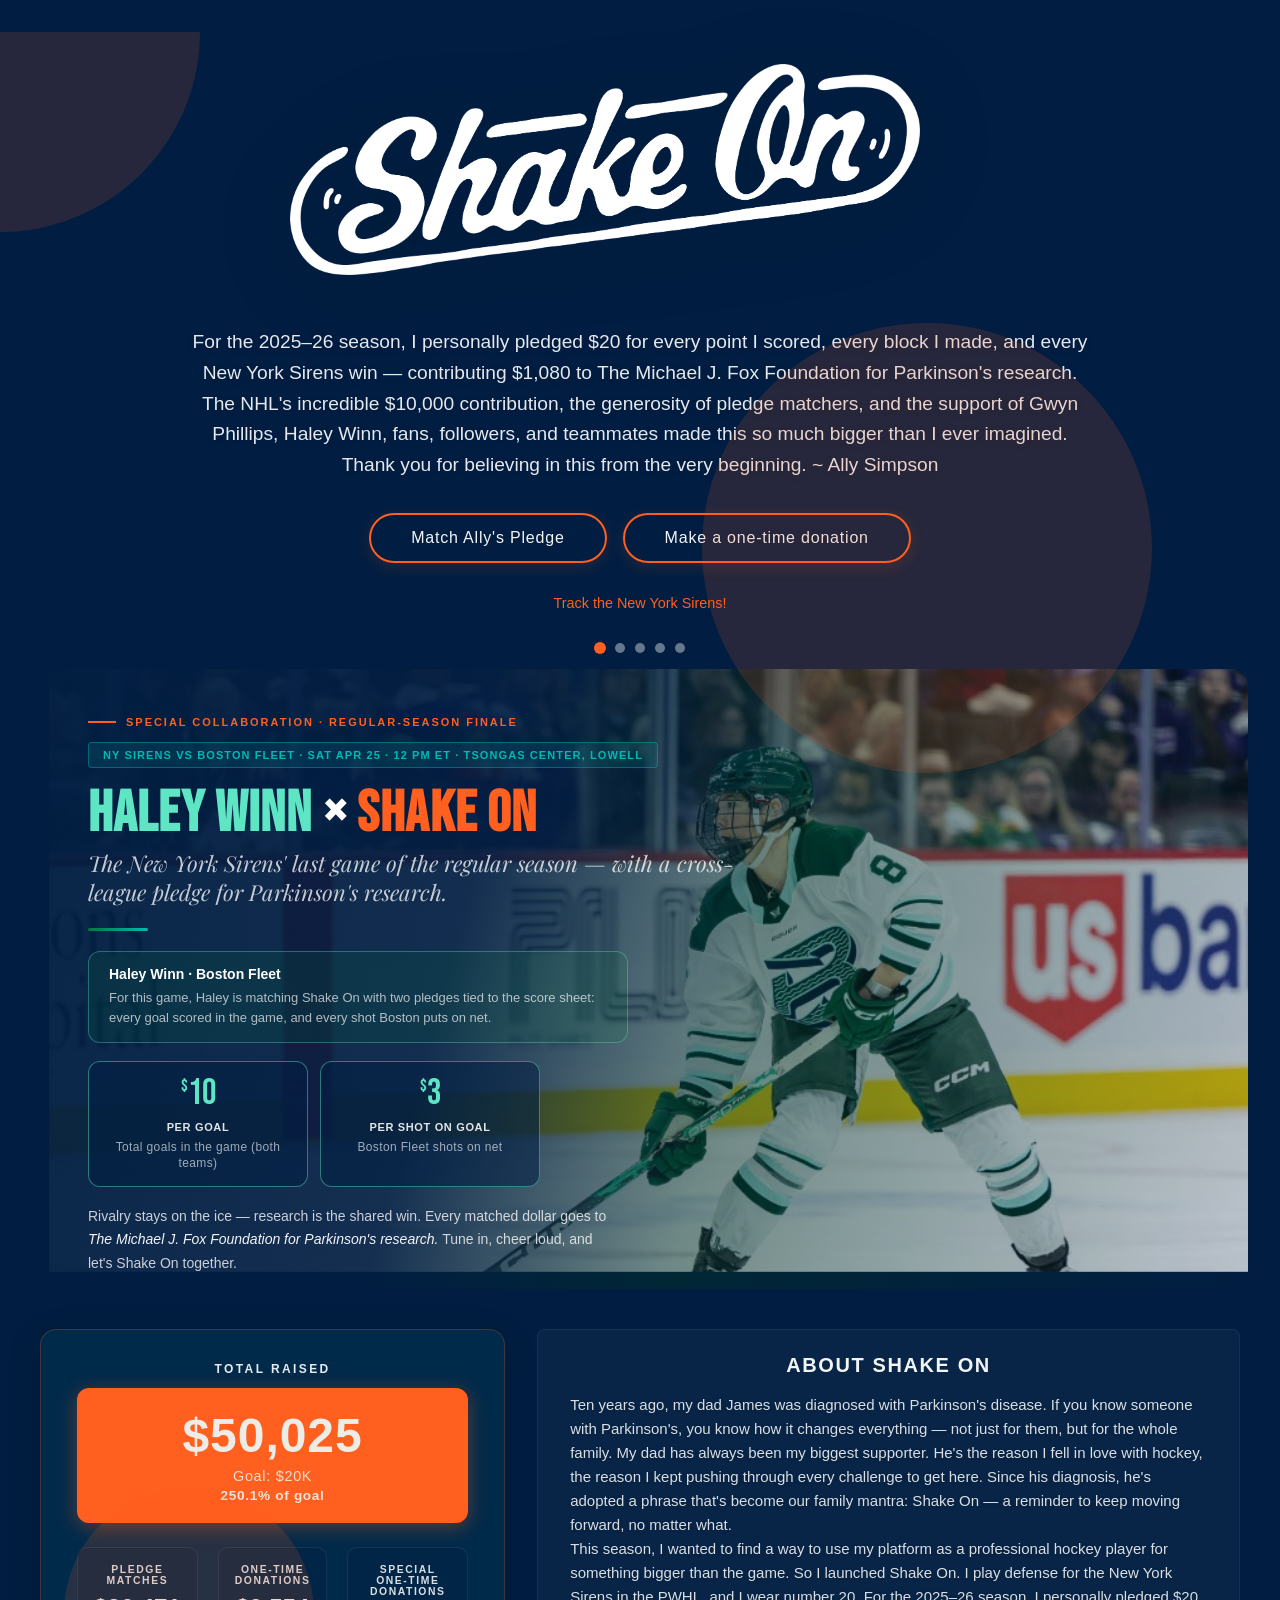
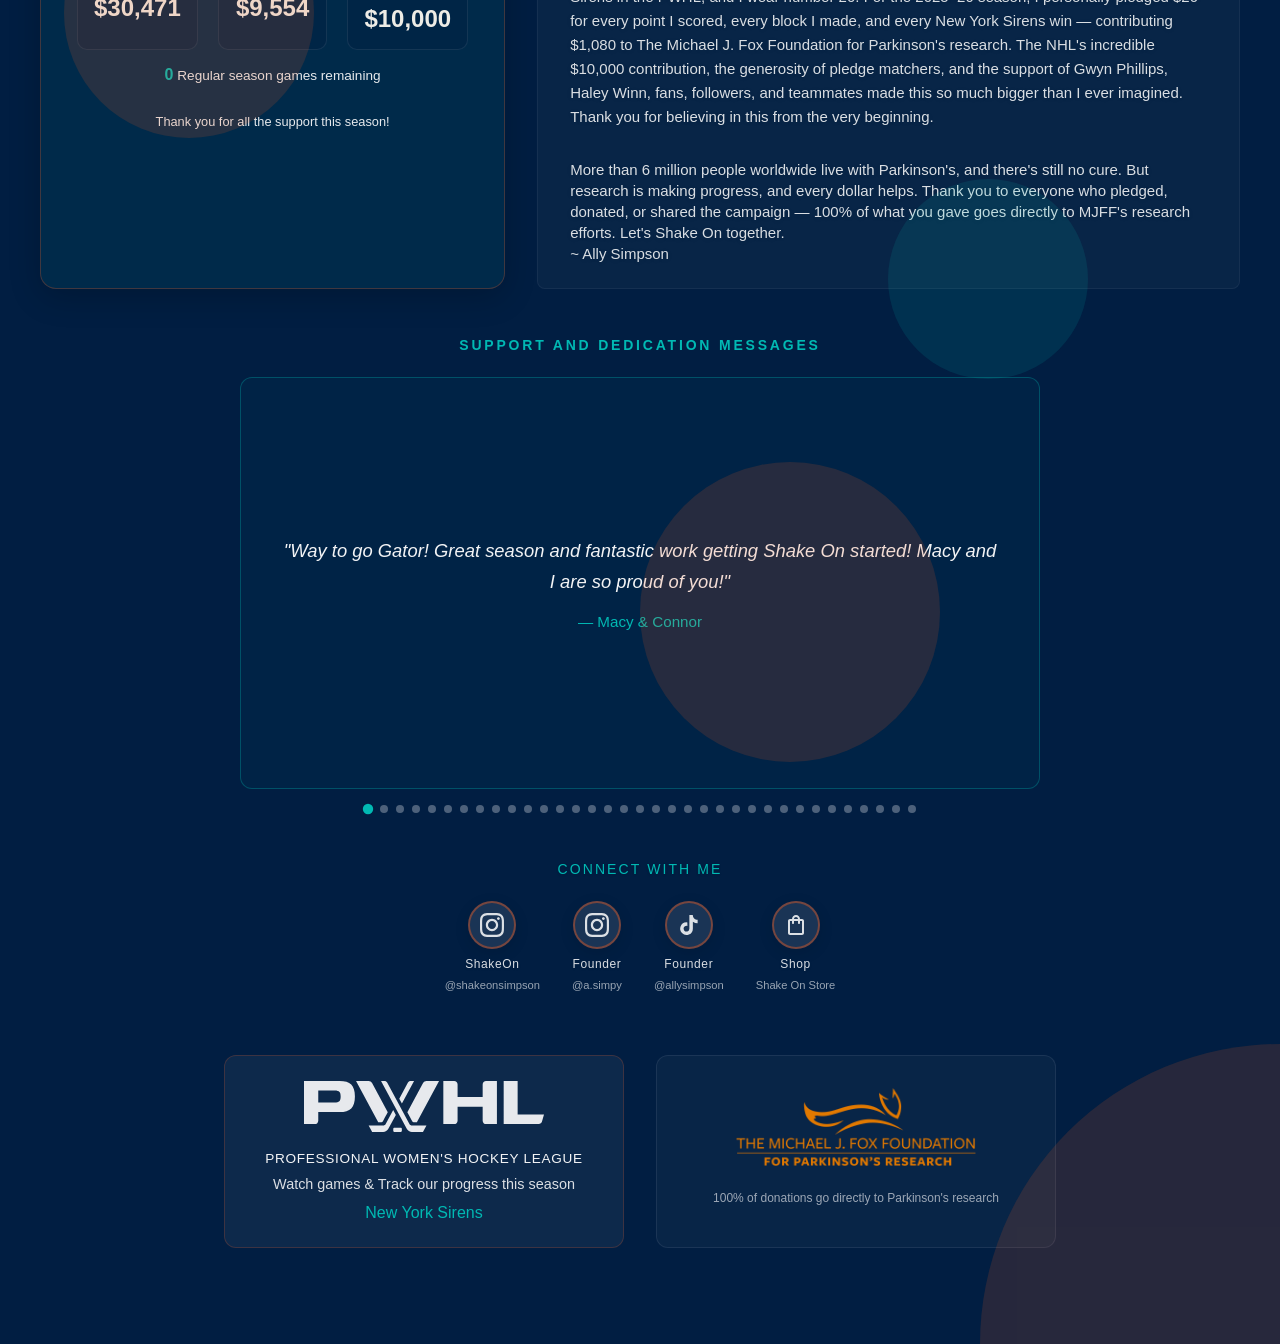
==== commit d687d7b1: "Copy: end-of-season pledge messaging, track link, percent label - Align subheading, Ally carousel, a" ====
--- a/index.html
+++ b/index.html
@@ -2375,11 +2375,11 @@
         <div class="logo-container" id="logoContainer">
             <img src="SO-WHT_1@3x-8.png" alt="Shake On Logo" class="logo" id="logo">
         </div>
-        <p class="subheading">This season, I'm personally pledging $20 for every point I score, every block I make, and every Sirens win — all going to The Michael J. Fox Foundation for Parkinson's research. ~ Ally Simpson</p>
+        <p class="subheading">For the 2025–26 season, I personally pledged $20 for every point I scored, every block I made, and every New York Sirens win — contributing $1,080 to The Michael J. Fox Foundation for Parkinson's research. The NHL's incredible $10,000 contribution, the generosity of pledge matchers, and the support of Gwyn Phillips, Haley Winn, fans, followers, and teammates made this so much bigger than I ever imagined. Thank you for believing in this from the very beginning. ~ Ally Simpson</p>
         <div class="contact-section">
             <button type="button" class="contact-btn" onclick="openPledgeModal('ally')">Match Ally's Pledge</button>
             <a href="https://give.michaeljfox.org/fundraiser/6816216" target="_blank" rel="noopener noreferrer" class="donation-btn">Make a one-time donation</a>
-            <a href="https://www.thepwhl.com/en/teams/new-york-sirens" target="_blank" rel="noopener noreferrer" class="track-sirens-link">Track the New York Sirens this Season!</a>
+            <a href="https://www.thepwhl.com/en/teams/new-york-sirens" target="_blank" rel="noopener noreferrer" class="track-sirens-link">Track the New York Sirens!</a>
         </div>
         
         <!-- Carousel indicators (always visible above rotating section) -->
@@ -2499,7 +2499,7 @@
                     </div>
                     <div class="ally-goal-pill">🎯 Goal: $20,000 — 20 for #20</div>
                     <p class="ally-body-copy">
-                        I play defense for the New York Sirens in the PWHL, and I wear number 20. This season, I'm personally pledging $20 for every point I score, every block I make, and every Sirens win — <em>all going to The Michael J. Fox Foundation for Parkinson's research.</em> My goal is to raise $20,000 — 20 for #20. Join me. Every dollar counts. Let's Shake On together.
+                        I play defense for the New York Sirens in the PWHL, and I wear number 20. For the 2025–26 season, I personally pledged $20 for every point I scored, every block I made, and every New York Sirens win — <em>contributing $1,080 to The Michael J. Fox Foundation for Parkinson's research.</em> The NHL's incredible $10,000 contribution, the generosity of pledge matchers, and the support of Gwyn Phillips, Haley Winn, fans, followers, and teammates made this so much bigger than I ever imagined. Thank you for believing in this from the very beginning. ~ Ally Simpson
                     </p>
                 </div>
             </div>
@@ -2539,7 +2539,7 @@
             <div class="fundraising-total-box">
                 <span class="fundraising-total-amount" id="fundraisingTotalAmount">$50,025</span>
                 <div class="fundraising-goal">Goal: $20K</div>
-                <div class="fundraising-percent" id="fundraisingPercent">250.1% to goal</div>
+                <div class="fundraising-percent" id="fundraisingPercent">250.1% of goal</div>
             </div>
             <div class="fundraising-breakdown">
                 <div class="fundraising-breakdown-item">
@@ -2565,9 +2565,9 @@
             <div class="body-text">
                 <p>Ten years ago, my dad James was diagnosed with Parkinson's disease. If you know someone with Parkinson's, you know how it changes everything — not just for them, but for the whole family. My dad has always been my biggest supporter. He's the reason I fell in love with hockey, the reason I kept pushing through every challenge to get here. Since his diagnosis, he's adopted a phrase that's become our family mantra: Shake On — a reminder to keep moving forward, no matter what.</p>
                 
-                <p>This season, I wanted to find a way to use my platform as a professional hockey player for something bigger than the game. So I'm launching Shake On. I play defense for the New York Sirens in the PWHL, and I wear number 20. This season, I'm personally pledging $20 for every point I score, every block I make, and every Sirens win — all going to The Michael J. Fox Foundation for Parkinson's research. My goal is to raise $20,000 — 20 for #20.</p>
+                <p>This season, I wanted to find a way to use my platform as a professional hockey player for something bigger than the game. So I launched Shake On. I play defense for the New York Sirens in the PWHL, and I wear number 20. For the 2025–26 season, I personally pledged $20 for every point I scored, every block I made, and every New York Sirens win — contributing $1,080 to The Michael J. Fox Foundation for Parkinson's research. The NHL's incredible $10,000 contribution, the generosity of pledge matchers, and the support of Gwyn Phillips, Haley Winn, fans, followers, and teammates made this so much bigger than I ever imagined. Thank you for believing in this from the very beginning.</p>
                 
-                <p>More than 6 million people worldwide live with Parkinson's, and there's still no cure. But research is making progress, and every dollar helps. You can join me by pledging alongside me this season, or by making a one-time donation right here. 100% of what you give goes directly to MJFF's research efforts. Let's Shake On together.<br>~ Ally Simpson</p>
+                <p>More than 6 million people worldwide live with Parkinson's, and there's still no cure. But research is making progress, and every dollar helps. Thank you to everyone who pledged, donated, or shared the campaign — 100% of what you gave goes directly to MJFF's research efforts. Let's Shake On together.<br>~ Ally Simpson</p>
             </div>
         </div>
         </div>
@@ -2888,7 +2888,7 @@
             if (totalEl) totalEl.textContent = FUNDRAISING_TOTALS.totalRaised;
             if (pledgeEl) pledgeEl.textContent = FUNDRAISING_TOTALS.pledgeMatches;
             if (oneTimeEl) oneTimeEl.textContent = FUNDRAISING_TOTALS.oneTimeDonations;
-            if (percentEl) percentEl.textContent = FUNDRAISING_TOTALS.percentToGoal + ' to goal';
+            if (percentEl) percentEl.textContent = FUNDRAISING_TOTALS.percentToGoal + ' of goal';
             
             // Dedication carousel
             initDedicationCarousel();
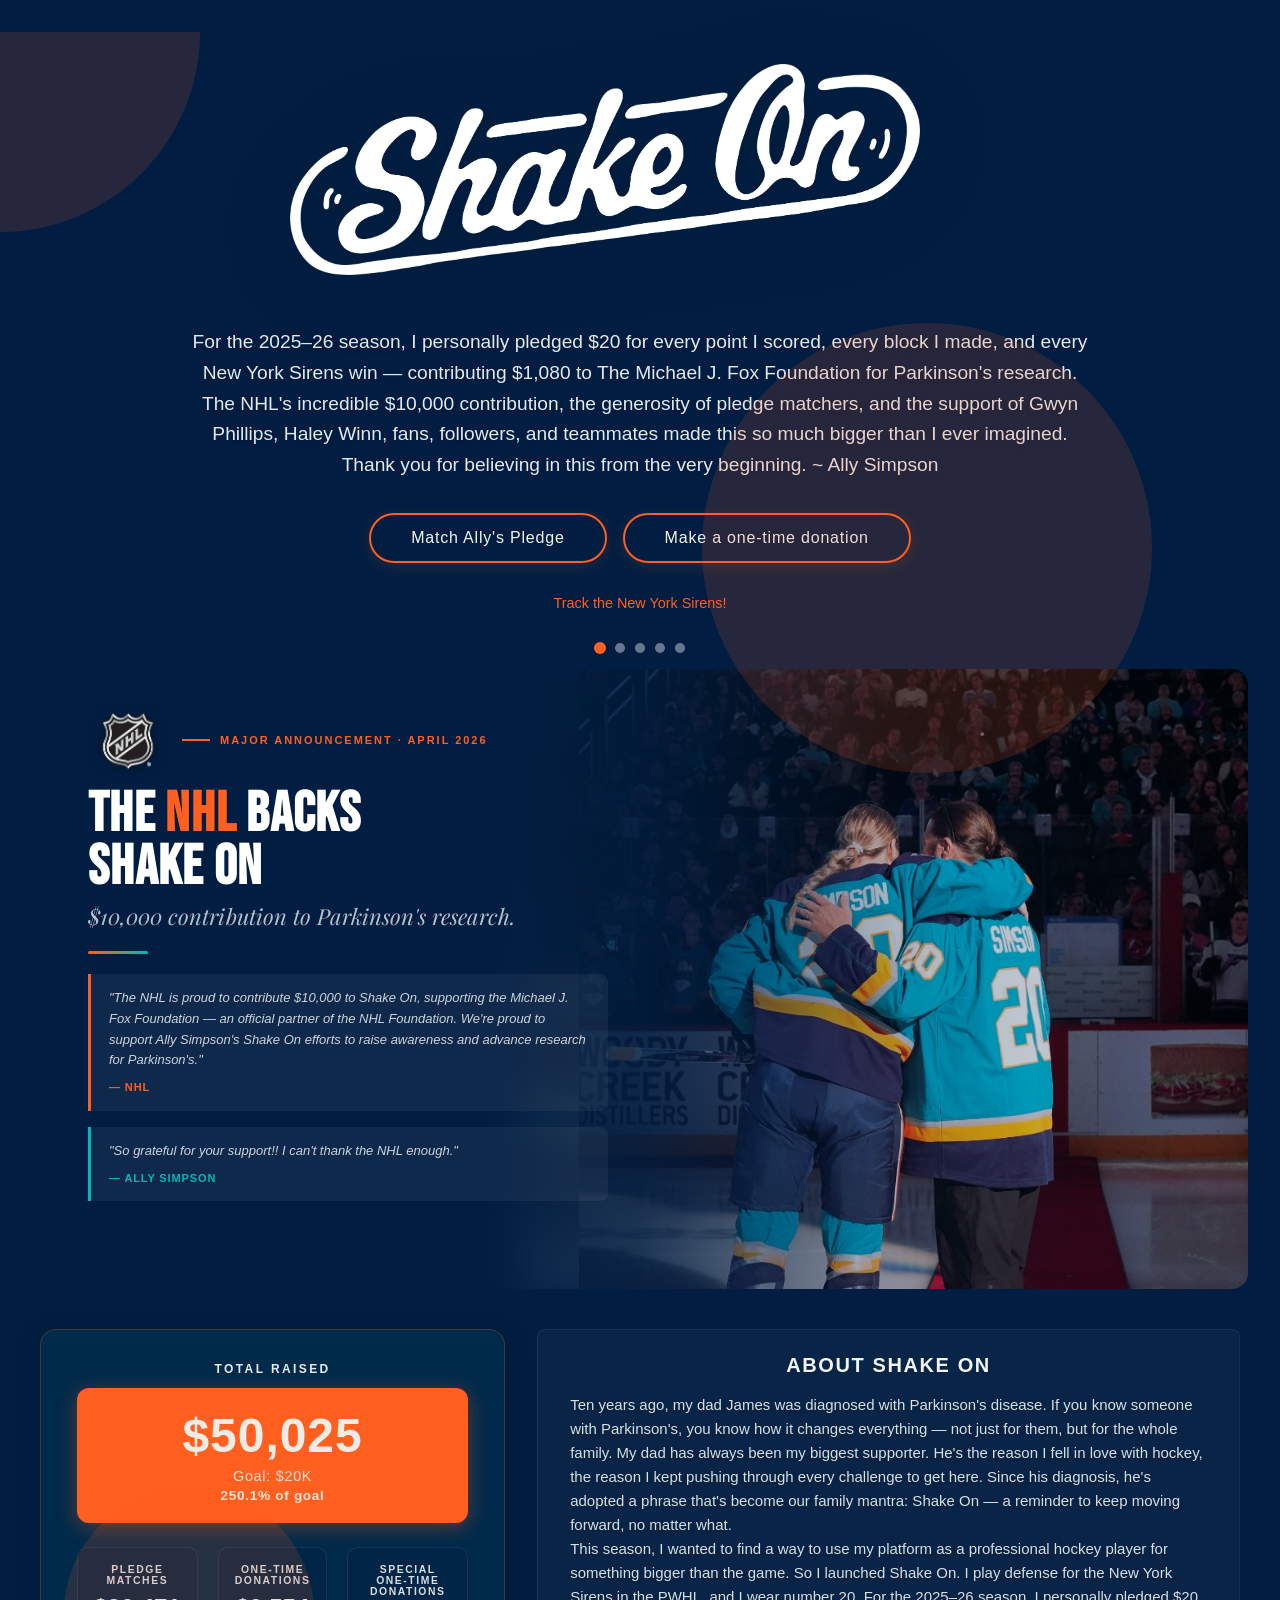
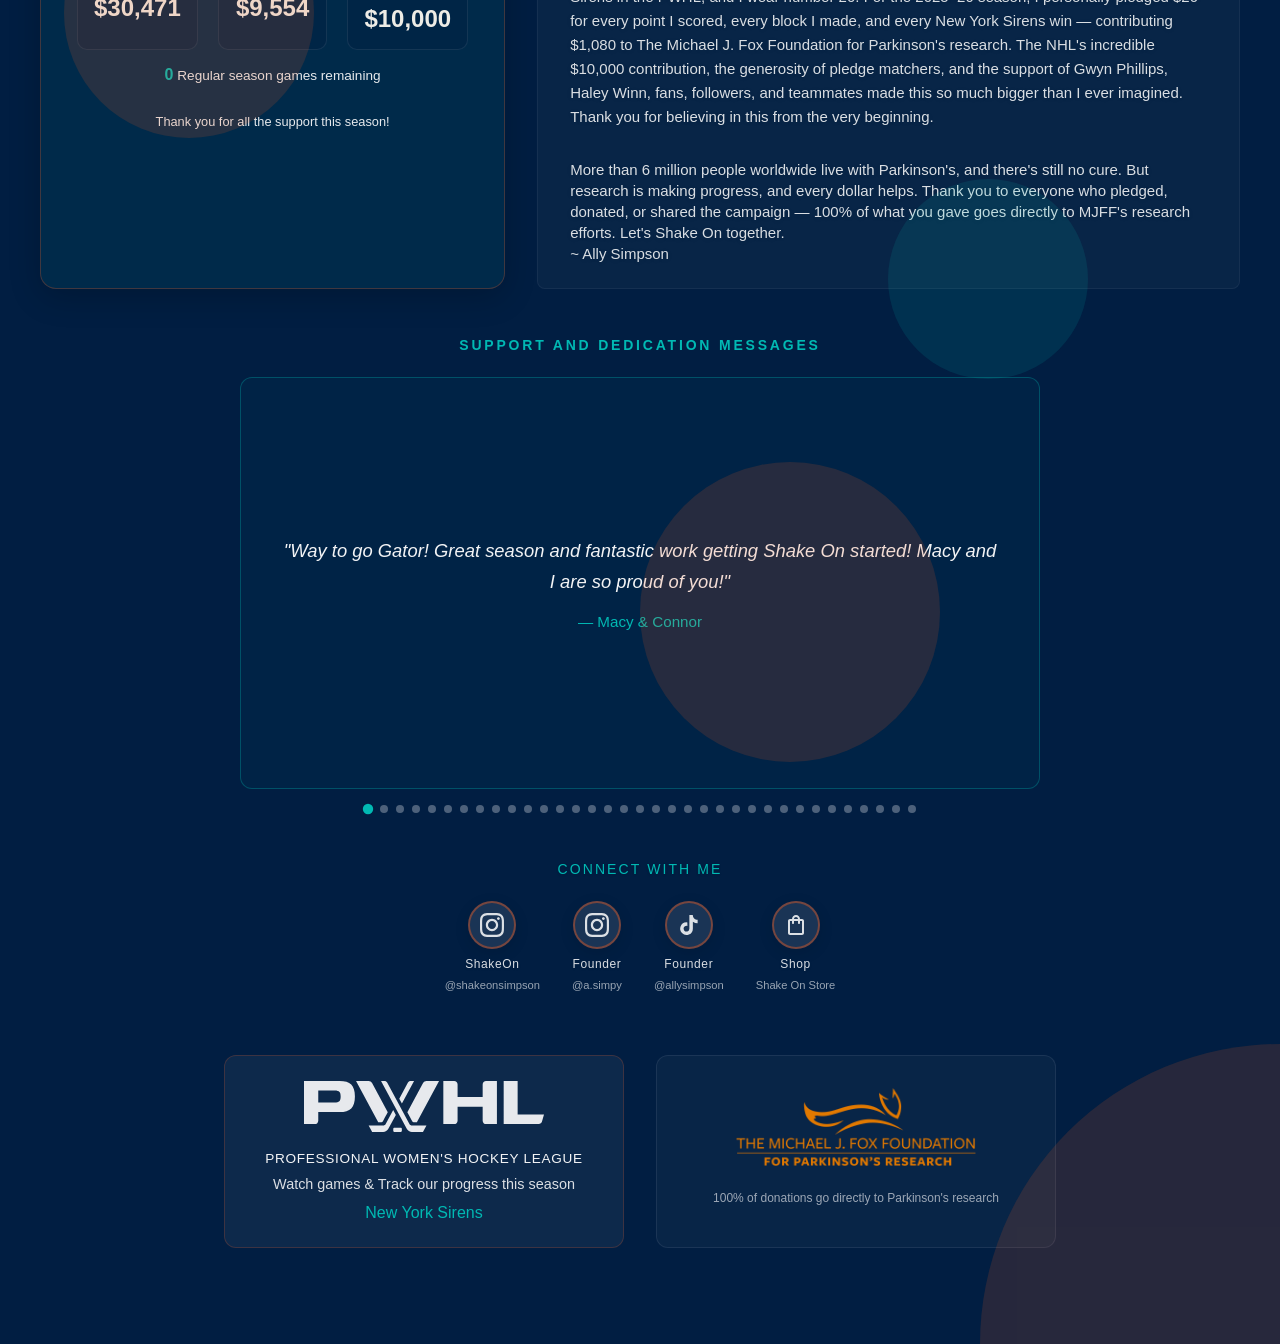
==== commit 2972ec5d: "Reorder home story carousel; overflow hero updates and assets Move Haley Winn hero to the last carou" ====
--- a/index.html
+++ b/index.html
@@ -2384,47 +2384,17 @@
         
         <!-- Carousel indicators (always visible above rotating section) -->
         <div class="story-carousel-indicators" id="storyCarouselIndicators">
-            <button type="button" class="story-carousel-indicator active" aria-label="Show Haley Winn season finale collaboration"></button>
-            <button type="button" class="story-carousel-indicator" aria-label="Show NHL Announcement"></button>
+            <button type="button" class="story-carousel-indicator active" aria-label="Show NHL Announcement"></button>
             <button type="button" class="story-carousel-indicator" aria-label="Show Community Heroes Night"></button>
             <button type="button" class="story-carousel-indicator" aria-label="Show Ally's pledge"></button>
             <button type="button" class="story-carousel-indicator" aria-label="Show Gwyn's pledge"></button>
+            <button type="button" class="story-carousel-indicator" aria-label="Show Haley Winn season finale collaboration"></button>
         </div>
         
         <!-- Rotating hero carousel -->
         <div class="story-carousel" id="storyCarousel">
-            <!-- Slide 0: Haley Winn × Shake On — regular-season finale -->
-            <div class="story-carousel-slide hero-slide-haley active">
-                <div class="haley-hero-bg"></div>
-                <div class="haley-hero-overlay"></div>
-                <div class="hero-slide-inner">
-                    <div class="haley-eyebrow">Special collaboration · Regular-season finale</div>
-                    <div class="haley-game-badge">NY Sirens vs Boston Fleet · Sat Apr 25 · 12 PM ET · Tsongas Center, Lowell</div>
-                    <h2 class="haley-headline"><span class="fleet">Haley Winn</span> × <span class="accent">Shake On</span></h2>
-                    <p class="haley-headline-sub">The New York Sirens' last game of the regular season — with a cross-league pledge for Parkinson's research.</p>
-                    <div class="haley-divider"></div>
-                    <div class="haley-info-card">
-                        <strong>Haley Winn · Boston Fleet</strong>
-                        <p>For this game, Haley is matching Shake On with two pledges tied to the score sheet: every goal scored in the game, and every shot Boston puts on net.</p>
-                    </div>
-                    <div class="haley-pledge-tiles">
-                        <div class="haley-pledge-tile">
-                            <div class="amount"><sup>$</sup>10</div>
-                            <div class="label">Per goal<span>Total goals in the game (both teams)</span></div>
-                        </div>
-                        <div class="haley-pledge-tile">
-                            <div class="amount"><sup>$</sup>3</div>
-                            <div class="label">Per shot on goal<span>Boston Fleet shots on net</span></div>
-                        </div>
-                    </div>
-                    <p class="haley-body-copy">
-                        Rivalry stays on the ice — research is the shared win. Every matched dollar goes to <em>The Michael J. Fox Foundation for Parkinson's research.</em> Tune in, cheer loud, and let's Shake On together.
-                    </p>
-                    <a href="https://www.thepwhl.com/en/stats/game-center/329" target="_blank" rel="noopener noreferrer" class="haley-game-link">Game center · PWHL</a>
-                </div>
-            </div>
-            <!-- Slide 1: NHL Announcement -->
-            <div class="story-carousel-slide hero-slide-nhl">
+            <!-- Slide 0: NHL Announcement -->
+            <div class="story-carousel-slide hero-slide-nhl active">
                 <div class="nhl-hero-blur"></div>
                 <div class="nhl-hero-bg"></div>
                 <div class="nhl-hero-overlay"></div>
@@ -2446,7 +2416,7 @@
                     </div>
                 </div>
             </div>
-            <!-- Slide 2: Community Heroes Night -->
+            <!-- Slide 1: Community Heroes Night -->
             <div class="story-carousel-slide hero-slide-community">
                 <div class="community-hero-bg"></div>
                 <div class="community-hero-overlay"></div>
@@ -2470,7 +2440,7 @@
                     </p>
                 </div>
             </div>
-            <!-- Slide 3: Ally's hero -->
+            <!-- Slide 2: Ally's hero -->
             <div class="story-carousel-slide hero-slide-ally">
                 <div class="ally-hero-bg"></div>
                 <div class="ally-hero-overlay"></div>
@@ -2503,7 +2473,7 @@
                     </p>
                 </div>
             </div>
-            <!-- Slide 4: Gwyn's hero -->
+            <!-- Slide 3: Gwyn's hero -->
             <div class="story-carousel-slide hero-slide-gwyn">
                 <div class="gwyn-hero-bg"></div>
                 <div class="gwyn-hero-overlay"></div>
@@ -2528,6 +2498,36 @@
                         <br><br>
                         Every dollar goes directly to research. Want to match her pledge? Every dollar counts. Let's Shake On together.
                     </p>
+                </div>
+            </div>
+            <!-- Slide 4: Haley Winn × Shake On — regular-season finale -->
+            <div class="story-carousel-slide hero-slide-haley">
+                <div class="haley-hero-bg"></div>
+                <div class="haley-hero-overlay"></div>
+                <div class="hero-slide-inner">
+                    <div class="haley-eyebrow">Special collaboration · Regular-season finale</div>
+                    <div class="haley-game-badge">NY Sirens vs Boston Fleet · Sat Apr 25 · 12 PM ET · Tsongas Center, Lowell</div>
+                    <h2 class="haley-headline"><span class="fleet">Haley Winn</span> × <span class="accent">Shake On</span></h2>
+                    <p class="haley-headline-sub">The New York Sirens' last game of the regular season — with a cross-league pledge for Parkinson's research.</p>
+                    <div class="haley-divider"></div>
+                    <div class="haley-info-card">
+                        <strong>Haley Winn · Boston Fleet</strong>
+                        <p>For this game, Haley is matching Shake On with two pledges tied to the score sheet: every goal scored in the game, and every shot Boston puts on net.</p>
+                    </div>
+                    <div class="haley-pledge-tiles">
+                        <div class="haley-pledge-tile">
+                            <div class="amount"><sup>$</sup>10</div>
+                            <div class="label">Per goal<span>Total goals in the game (both teams)</span></div>
+                        </div>
+                        <div class="haley-pledge-tile">
+                            <div class="amount"><sup>$</sup>3</div>
+                            <div class="label">Per shot on goal<span>Boston Fleet shots on net</span></div>
+                        </div>
+                    </div>
+                    <p class="haley-body-copy">
+                        Rivalry stays on the ice — research is the shared win. Every matched dollar goes to <em>The Michael J. Fox Foundation for Parkinson's research.</em> Tune in, cheer loud, and let's Shake On together.
+                    </p>
+                    <a href="https://www.thepwhl.com/en/stats/game-center/329" target="_blank" rel="noopener noreferrer" class="haley-game-link">Game center · PWHL</a>
                 </div>
             </div>
         </div>
